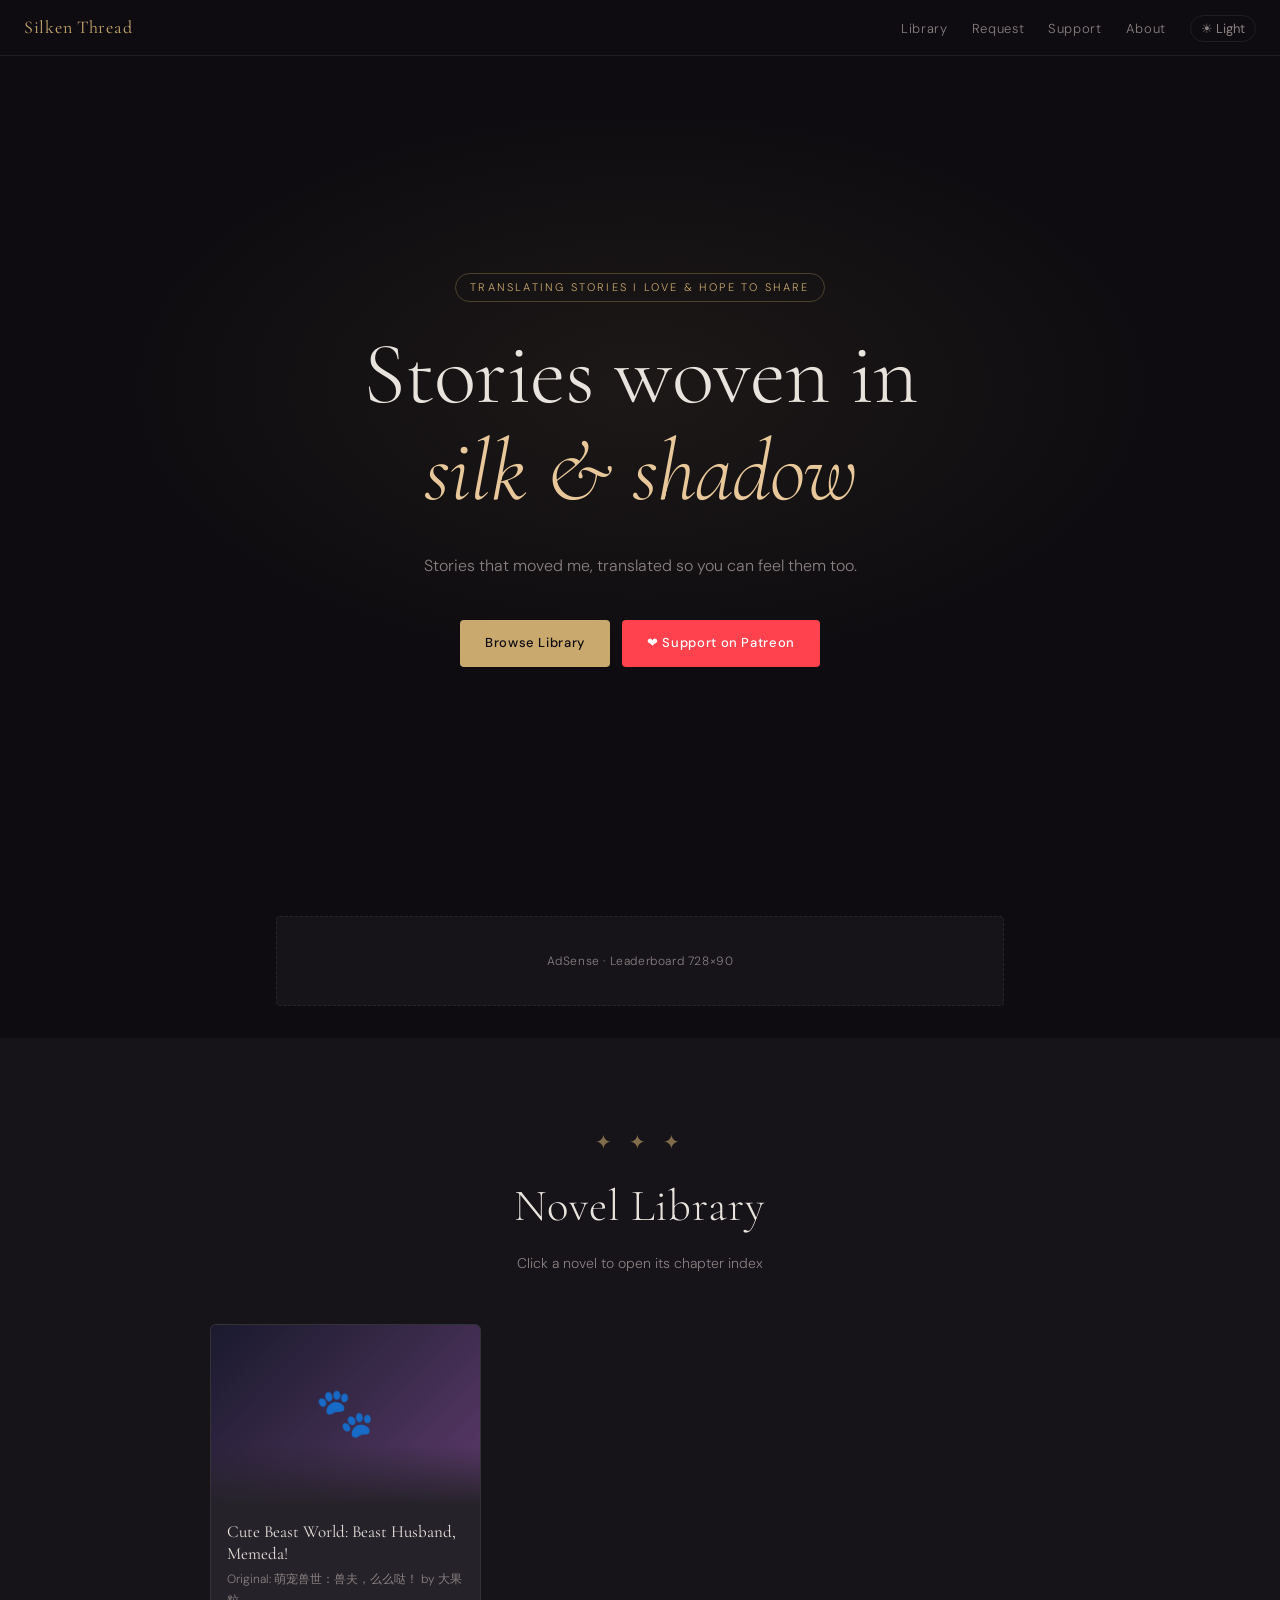
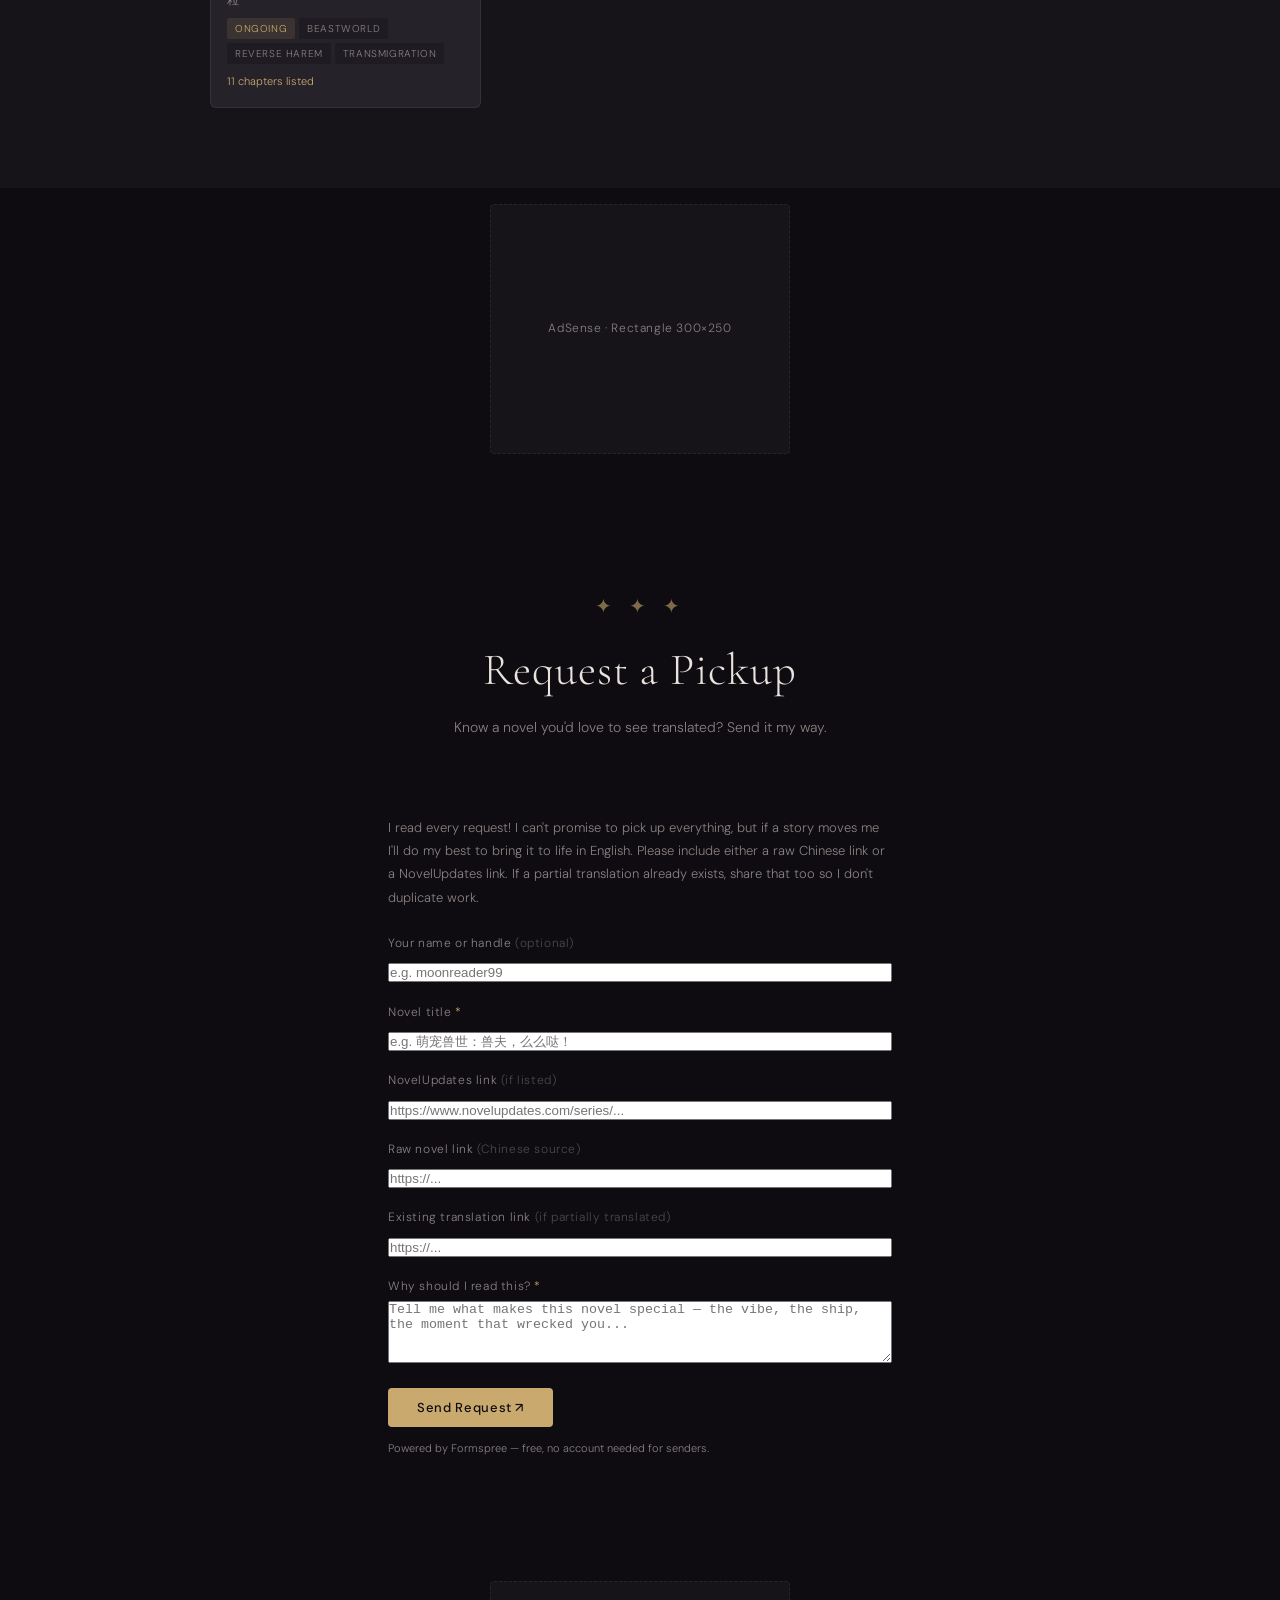
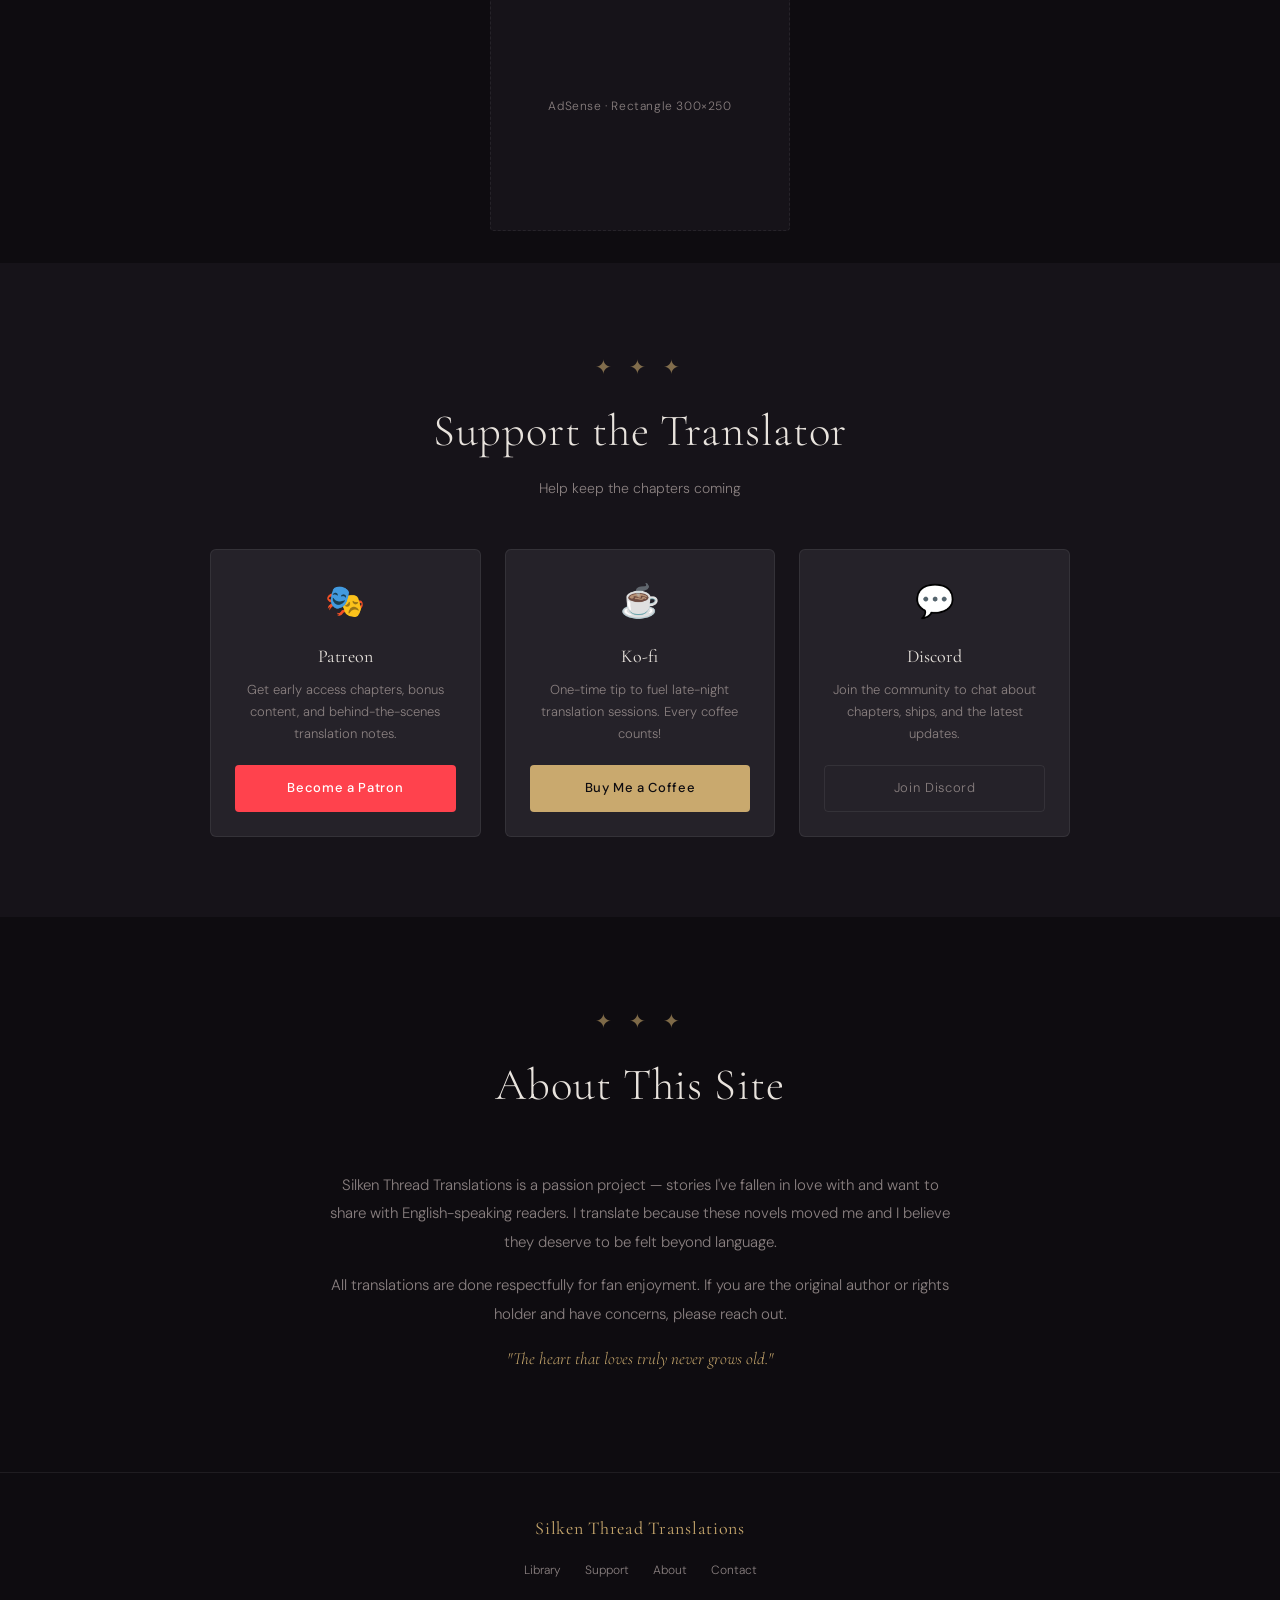
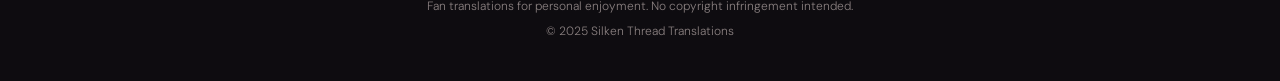
==== index.html @ 7087593b "Update index.html added new CBWHM chapters" ====
<!DOCTYPE html>
<html lang="en">
<head>
<meta charset="UTF-8">
<meta name="viewport" content="width=device-width, initial-scale=1.0">
<title>Silken Thread Translations</title>
<link rel="preconnect" href="https://fonts.googleapis.com">
<link href="https://fonts.googleapis.com/css2?family=Cormorant+Garamond:ital,wght@0,300;0,400;0,600;1,300;1,400&family=DM+Sans:wght@300;400;500&display=swap" rel="stylesheet">

<!-- ═══════════════════════════════════════════════
     ADSENSE: Replace ca-pub-XXXXXXXXXXXXXXXX with your Publisher ID
     <script async src="https://pagead2.googlesyndication.com/pagead/js/adsbygoogle.js?client=ca-pub-XXXXXXXXXXXXXXXX" crossorigin="anonymous"></script>
     ═══════════════════════════════════════════════ -->

<style>
  :root {
    --bg: #0e0c10;
    --bg2: #161319;
    --bg3: #1e1b22;
    --surface: #252229;
    --border: rgba(255,255,255,0.07);
    --accent: #c9a96e;
    --accent2: #e8c89a;
    --text: #e8e3dd;
    --muted: #8a8080;
    --danger: #c97c7c;
    --serif: 'Cormorant Garamond', Georgia, serif;
    --sans: 'DM Sans', sans-serif;
    --max: 860px;
  }

  [data-theme="light"] {
    --bg: #f9f6f1;
    --bg2: #f2ede6;
    --bg3: #ece5db;
    --surface: #ffffff;
    --border: rgba(0,0,0,0.09);
    --accent: #8a6530;
    --accent2: #a07840;
    --text: #1a1614;
    --muted: #7a7068;
  }

  *, *::before, *::after { box-sizing: border-box; margin: 0; padding: 0; }

  html { scroll-behavior: smooth; }

  body {
    background: var(--bg);
    color: var(--text);
    font-family: var(--sans);
    font-weight: 300;
    line-height: 1.7;
    transition: background 0.3s, color 0.3s;
  }

  /* ── ORNAMENT ── */
  .ornament {
    display: block;
    text-align: center;
    color: var(--accent);
    font-family: var(--serif);
    font-size: 20px;
    letter-spacing: 0.3em;
    opacity: 0.6;
    margin: 0.5rem 0;
  }

  /* ── TOP NAV ── */
  nav {
    position: sticky; top: 0; z-index: 100;
    background: var(--bg);
    border-bottom: 1px solid var(--border);
    padding: 0 1.5rem;
    display: flex; align-items: center; justify-content: space-between;
    height: 56px;
    backdrop-filter: blur(8px);
  }

  .nav-brand {
    font-family: var(--serif);
    font-size: 18px;
    font-weight: 400;
    letter-spacing: 0.04em;
    color: var(--accent);
    text-decoration: none;
  }

  .nav-links {
    display: flex; gap: 1.5rem; align-items: center;
    list-style: none;
  }

  .nav-links a {
    color: var(--muted);
    text-decoration: none;
    font-size: 13px;
    letter-spacing: 0.05em;
    transition: color 0.2s;
  }

  .nav-links a:hover { color: var(--text); }

  .theme-toggle {
    background: none; border: 1px solid var(--border);
    border-radius: 20px; padding: 4px 10px;
    color: var(--muted); cursor: pointer; font-size: 13px;
    font-family: var(--sans); transition: all 0.2s;
  }

  .theme-toggle:hover { border-color: var(--accent); color: var(--accent); }

  /* ── HERO ── */
  .hero {
    min-height: 92vh;
    display: flex; flex-direction: column;
    align-items: center; justify-content: center;
    text-align: center;
    padding: 4rem 1.5rem;
    position: relative;
    overflow: hidden;
  }

  .hero::before {
    content: '';
    position: absolute; inset: 0;
    background: radial-gradient(ellipse 60% 50% at 50% 40%, rgba(201,169,110,0.08) 0%, transparent 70%);
    pointer-events: none;
  }

  .hero-tag {
    font-size: 11px; letter-spacing: 0.2em;
    color: var(--accent); text-transform: uppercase;
    border: 1px solid rgba(201,169,110,0.3);
    padding: 4px 14px; border-radius: 20px;
    margin-bottom: 1.5rem;
    display: inline-block;
  }

  .hero h1 {
    font-family: var(--serif);
    font-size: clamp(2.8rem, 7vw, 5.5rem);
    font-weight: 300;
    line-height: 1.1;
    letter-spacing: -0.01em;
    margin-bottom: 0.5rem;
    color: var(--text);
  }

  .hero h1 em {
    font-style: italic;
    color: var(--accent2);
  }

  .hero-sub {
    font-size: clamp(14px, 2vw, 16px);
    color: var(--muted);
    max-width: 480px;
    margin: 1.5rem auto 2.5rem;
    line-height: 1.8;
  }

  .hero-cta {
    display: flex; gap: 12px; justify-content: center; flex-wrap: wrap;
  }

  .btn {
    display: inline-flex; align-items: center; gap: 6px;
    padding: 11px 24px; border-radius: 4px;
    font-size: 13px; font-family: var(--sans);
    letter-spacing: 0.05em; cursor: pointer;
    text-decoration: none; transition: all 0.2s;
    border: 1px solid transparent;
  }

  .btn-primary {
    background: var(--accent);
    color: #0e0c10;
    font-weight: 500;
  }

  .btn-primary:hover { background: var(--accent2); }

  .btn-outline {
    border-color: var(--border);
    color: var(--muted);
    background: transparent;
  }

  .btn-outline:hover { border-color: var(--accent); color: var(--accent); }

  .btn-patreon {
    background: #ff424d;
    color: #fff;
    font-weight: 500;
  }

  .btn-patreon:hover { background: #e63946; }

  /* ── AD SLOTS ── */
  .ad-slot {
    background: var(--bg2);
    border: 1px dashed var(--border);
    border-radius: 4px;
    display: flex; align-items: center; justify-content: center;
    color: var(--muted); font-size: 12px;
    letter-spacing: 0.05em;
  }

  .ad-banner { width: 100%; height: 90px; margin: 2rem 0; }
  .ad-rect { width: 300px; height: 250px; flex-shrink: 0; }
  .ad-leaderboard { width: 100%; max-width: 728px; height: 90px; margin: 2rem auto; }

  /* ── SECTIONS ── */
  section { padding: 5rem 1.5rem; }

  .section-inner { max-width: var(--max); margin: 0 auto; }

  .section-header {
    text-align: center;
    margin-bottom: 3rem;
  }

  .section-header h2 {
    font-family: var(--serif);
    font-size: clamp(1.8rem, 4vw, 2.8rem);
    font-weight: 300;
    letter-spacing: 0.02em;
    margin-bottom: 0.5rem;
  }

  .section-header p {
    color: var(--muted); font-size: 14px;
  }

  /* ── NOVEL LIBRARY ── */
  #library { background: var(--bg2); }

  .novel-grid {
    display: grid;
    grid-template-columns: repeat(auto-fill, minmax(240px, 1fr));
    gap: 1.5rem;
  }

  .novel-card {
    background: var(--surface);
    border: 1px solid var(--border);
    border-radius: 6px;
    overflow: hidden;
    cursor: pointer;
    transition: transform 0.2s, border-color 0.2s;
    text-decoration: none;
    color: inherit;
    display: block;
  }

  .novel-card:hover {
    transform: translateY(-3px);
    border-color: rgba(201,169,110,0.3);
  }

  .novel-cover {
    height: 180px;
    display: flex; align-items: center; justify-content: center;
    font-family: var(--serif);
    font-size: 2.5rem;
    position: relative;
    overflow: hidden;
  }

  .novel-cover::after {
    content: '';
    position: absolute; bottom: 0; left: 0; right: 0;
    height: 60px;
    background: linear-gradient(transparent, var(--surface));
  }

  .novel-info { padding: 1rem; }

  .novel-title {
    font-family: var(--serif);
    font-size: 17px;
    font-weight: 400;
    margin-bottom: 4px;
    line-height: 1.3;
  }

  .novel-author { font-size: 12px; color: var(--muted); margin-bottom: 8px; }

  .novel-tags { display: flex; gap: 4px; flex-wrap: wrap; }

  .tag {
    font-size: 10px; letter-spacing: 0.06em;
    padding: 2px 8px; border-radius: 2px;
    background: var(--bg3);
    color: var(--muted);
    text-transform: uppercase;
  }

  .tag-gold { background: rgba(201,169,110,0.12); color: var(--accent); }

  .chapter-count {
    font-size: 11px; color: var(--accent);
    margin-top: 8px;
  }

  /* ── CHAPTER VIEW ── */
  #chapter-view {
    display: none;
    background: var(--bg);
    min-height: 100vh;
    padding: 0;
  }

  .chapter-nav-bar {
    position: sticky; top: 56px; z-index: 90;
    background: var(--bg);
    border-bottom: 1px solid var(--border);
    padding: 0.75rem 1.5rem;
    display: flex; align-items: center; justify-content: space-between;
    gap: 1rem;
  }

  .chapter-title-bar {
    font-family: var(--serif);
    font-size: 15px;
    color: var(--muted);
    flex: 1; text-align: center;
    white-space: nowrap; overflow: hidden; text-overflow: ellipsis;
  }

  .chapter-nav-btn {
    background: none; border: 1px solid var(--border);
    color: var(--muted); cursor: pointer; border-radius: 3px;
    padding: 5px 14px; font-size: 12px; font-family: var(--sans);
    transition: all 0.2s; white-space: nowrap;
  }

  .chapter-nav-btn:hover:not(:disabled) { border-color: var(--accent); color: var(--accent); }
  .chapter-nav-btn:disabled { opacity: 0.3; cursor: default; }

  .chapter-content {
    max-width: 680px; margin: 0 auto;
    padding: 3rem 1.5rem 5rem;
  }

  .chapter-heading {
    font-family: var(--serif);
    font-size: clamp(1.6rem, 4vw, 2.2rem);
    font-weight: 300;
    text-align: center;
    margin-bottom: 0.5rem;
    line-height: 1.3;
  }

  .chapter-meta {
    text-align: center;
    font-size: 12px; color: var(--muted);
    margin-bottom: 3rem;
    letter-spacing: 0.05em;
  }

  .chapter-body {
    font-family: var(--serif);
    font-size: clamp(16px, 2.5vw, 18px);
    line-height: 1.95;
    color: var(--text);
  }

  .chapter-body p { margin-bottom: 1.4em; }

  .chapter-body p.dialogue {
    padding-left: 1.2em;
    border-left: 2px solid rgba(201,169,110,0.3);
    color: var(--accent2);
  }

  /* reading font size control */
  .font-controls {
    display: flex; gap: 6px; align-items: center;
  }

  .font-btn {
    background: none; border: 1px solid var(--border);
    color: var(--muted); width: 28px; height: 28px;
    border-radius: 3px; cursor: pointer; font-size: 14px;
    display: flex; align-items: center; justify-content: center;
    transition: all 0.15s;
  }

  .font-btn:hover { border-color: var(--accent); color: var(--accent); }

  /* TOC */
  .toc-sidebar {
    position: fixed; right: -320px; top: 0; bottom: 0;
    width: 300px; background: var(--bg2);
    border-left: 1px solid var(--border);
    z-index: 200; transition: right 0.3s;
    overflow-y: auto; padding: 1.5rem;
  }

  .toc-sidebar.open { right: 0; }

  .toc-overlay {
    display: none; position: fixed; inset: 0;
    background: rgba(0,0,0,0.5); z-index: 199;
  }

  .toc-overlay.open { display: block; }

  .toc-title {
    font-family: var(--serif);
    font-size: 18px; margin-bottom: 1rem;
    padding-bottom: 0.75rem;
    border-bottom: 1px solid var(--border);
  }

  .toc-list { list-style: none; }

  .toc-list li a {
    display: block; padding: 6px 0;
    font-size: 13px; color: var(--muted);
    text-decoration: none; border-bottom: 1px solid var(--border);
    transition: color 0.2s;
  }

  .toc-list li a:hover { color: var(--accent); }
  .toc-list li a.current { color: var(--accent); font-weight: 500; }

  /* ── SUPPORT ── */
  #support { background: var(--bg2); }

  .support-grid {
    display: grid;
    grid-template-columns: repeat(auto-fit, minmax(220px, 1fr));
    gap: 1.5rem;
  }

  .support-card {
    background: var(--surface);
    border: 1px solid var(--border);
    border-radius: 6px;
    padding: 1.5rem;
    text-align: center;
  }

  .support-icon { font-size: 2rem; margin-bottom: 0.75rem; display: block; }

  .support-card h3 {
    font-family: var(--serif);
    font-size: 18px; font-weight: 400;
    margin-bottom: 0.5rem;
  }

  .support-card p { font-size: 13px; color: var(--muted); margin-bottom: 1.25rem; }

  /* ── ABOUT ── */
  .about-inner {
    max-width: 620px; margin: 0 auto; text-align: center;
  }

  .about-inner p { color: var(--muted); font-size: 15px; line-height: 1.9; margin-bottom: 1em; }

  /* ── FOOTER ── */
  footer {
    background: var(--bg);
    border-top: 1px solid var(--border);
    padding: 2.5rem 1.5rem;
    text-align: center;
  }

  footer p { font-size: 12px; color: var(--muted); margin-top: 0.5rem; }

  .footer-links { display: flex; gap: 1.5rem; justify-content: center; margin-bottom: 1rem; }
  .footer-links a { font-size: 12px; color: var(--muted); text-decoration: none; }
  .footer-links a:hover { color: var(--accent); }

  /* ── RESPONSIVE ── */
  @media (max-width: 600px) {
    .nav-links { gap: 0.75rem; }
    .nav-links .hide-mobile { display: none; }
    .ad-rect { width: 100%; }
    .chapter-nav-bar { flex-wrap: wrap; }
  }

  /* ── ANIMATIONS ── */
  @keyframes fadeUp {
    from { opacity: 0; transform: translateY(20px); }
    to   { opacity: 1; transform: translateY(0); }
  }

  .fade-up {
    opacity: 0;
    animation: fadeUp 0.7s ease forwards;
  }

  .fade-up:nth-child(2) { animation-delay: 0.1s; }
  .fade-up:nth-child(3) { animation-delay: 0.2s; }
  .fade-up:nth-child(4) { animation-delay: 0.3s; }
  /* ── TOC CHAPTER LIST ── */
  .toc-ch-link {
    display: flex; align-items: center; gap: 12px;
    padding: 12px 8px;
    border-bottom: 0.5px solid var(--border);
    text-decoration: none; color: var(--text);
    transition: background 0.15s;
    border-radius: 4px;
  }
  .toc-ch-link:hover { background: var(--bg2); }
  .toc-ch-num {
    font-size: 12px; color: var(--muted);
    min-width: 28px; text-align: right; flex-shrink: 0;
  }
  .toc-ch-title { flex: 1; font-size: 14px; line-height: 1.4; }
  .toc-badge {
    font-size: 10px; letter-spacing: 0.05em;
    padding: 2px 7px; border-radius: 20px; flex-shrink: 0;
  }
  .toc-badge-ext { background: rgba(201,169,110,0.12); color: var(--accent); }
  .toc-badge-own { background: rgba(100,180,120,0.15); color: #7bbf8a; }
</style>
</head>
<body>

<!-- TOC sidebar -->


<!-- NAV -->
<nav>
  <a class="nav-brand" href="#" onclick="showHome()">Silken Thread</a>
  <ul class="nav-links">
    <li class="hide-mobile"><a href="#library" onclick="showHome()">Library</a></li>
    <li class="hide-mobile"><a href="#request" onclick="showHome()">Request</a></li>
    <li class="hide-mobile"><a href="#support" onclick="showHome()">Support</a></li>
    <li class="hide-mobile"><a href="#about" onclick="showHome()">About</a></li>
    <li><button class="theme-toggle" onclick="toggleTheme()" id="themeBtn">☀ Light</button></li>
  </ul>
</nav>

<!-- ══════════════════════ HOME ══════════════════════ -->
<div id="home-view">

  <!-- HERO -->
  <section class="hero">
    <div class="hero-tag">Translating stories I love & hope to share</div>
    <h1 class="fade-up">Stories woven in<br><em>silk & shadow</em></h1>
    <p class="hero-sub fade-up">Stories that moved me, translated so you can feel them too.</p>
    <div class="hero-cta fade-up">
      <a href="#library" class="btn btn-primary">Browse Library</a>
      <a href="#support" class="btn btn-patreon">❤ Support on Patreon</a>
    </div>
  </section>

  <!-- AD: Leaderboard below hero (prime AdSense placement) -->
  <div style="max-width:var(--max); margin:0 auto; padding:0 1.5rem;">
    <div class="ad-slot ad-leaderboard">
      <!-- AdSense leaderboard 728×90
      <ins class="adsbygoogle" style="display:inline-block;width:728px;height:90px"
           data-ad-client="ca-pub-XXXXXXXXXXXXXXXX"
           data-ad-slot="XXXXXXXXXX"></ins>
      <script>(adsbygoogle = window.adsbygoogle || []).push({});</script>
      -->
      AdSense · Leaderboard 728×90
    </div>
  </div>

  <!-- LIBRARY -->
  <section id="library">
    <div class="section-inner">
      <div class="section-header">
        <span class="ornament">✦ ✦ ✦</span>
        <h2>Novel Library</h2>
        <p>Click a novel to open its chapter index</p>
      </div>
      <div class="novel-grid" id="novelGrid"></div>
    </div>
  </section>

  <!-- AD: Rectangle after library -->
  <div style="display:flex; justify-content:center; padding: 1rem 1.5rem 3rem;">
    <div class="ad-slot ad-rect">
      <!-- AdSense rectangle 300×250
      <ins class="adsbygoogle" style="display:inline-block;width:300px;height:250px"
           data-ad-client="ca-pub-XXXXXXXXXXXXXXXX"
           data-ad-slot="XXXXXXXXXX"></ins>
      <script>(adsbygoogle = window.adsbygoogle || []).push({});</script>
      -->
      AdSense · Rectangle 300×250
    </div>
  </div>

  <!-- PICKUP REQUEST FORM -->
  <section id="request">
    <div class="section-inner">
      <div class="section-header">
        <span class="ornament">✦ ✦ ✦</span>
        <h2>Request a Pickup</h2>
        <p>Know a novel you'd love to see translated? Send it my way.</p>
      </div>
      <div style="max-width:560px; margin:0 auto;">
        <div class="card" style="padding:1.75rem;">
          <p style="font-size:13px; color:var(--muted); margin-bottom:1.5rem; line-height:1.8;">
            I read every request! I can't promise to pick up everything, but if a story moves me I'll do my best to bring it to life in English. Please include either a raw Chinese link or a NovelUpdates link. If a partial translation already exists, share that too so I don't duplicate work.
          </p>
          <form action="https://formspree.io/f/YOUR_FORM_ID" method="POST" style="display:flex; flex-direction:column; gap:1rem;">
            <div>
              <label style="font-size:12px; color:var(--muted); letter-spacing:0.05em; display:block; margin-bottom:5px;">Your name or handle <span style="opacity:0.5;">(optional)</span></label>
              <input type="text" name="name" placeholder="e.g. moonreader99" style="width:100%;">
            </div>
            <div>
              <label style="font-size:12px; color:var(--muted); letter-spacing:0.05em; display:block; margin-bottom:5px;">Novel title <span style="color:var(--accent);">*</span></label>
              <input type="text" name="novel_title" placeholder="e.g. 萌宠兽世：兽夫，么么哒！" required style="width:100%;">
            </div>
            <div>
              <label style="font-size:12px; color:var(--muted); letter-spacing:0.05em; display:block; margin-bottom:5px;">NovelUpdates link <span style="opacity:0.5;">(if listed)</span></label>
              <input type="url" name="novelupdates_link" placeholder="https://www.novelupdates.com/series/..." style="width:100%;">
            </div>
            <div>
              <label style="font-size:12px; color:var(--muted); letter-spacing:0.05em; display:block; margin-bottom:5px;">Raw novel link <span style="opacity:0.5;">(Chinese source)</span></label>
              <input type="url" name="raw_link" placeholder="https://..." style="width:100%;">
            </div>
            <div>
              <label style="font-size:12px; color:var(--muted); letter-spacing:0.05em; display:block; margin-bottom:5px;">Existing translation link <span style="opacity:0.5;">(if partially translated)</span></label>
              <input type="url" name="existing_tl" placeholder="https://..." style="width:100%;">
            </div>
            <div>
              <label style="font-size:12px; color:var(--muted); letter-spacing:0.05em; display:block; margin-bottom:5px;">Why should I read this? <span style="color:var(--accent);">*</span></label>
              <textarea name="pitch" rows="4" placeholder="Tell me what makes this novel special — the vibe, the ship, the moment that wrecked you..." required style="width:100%;"></textarea>
            </div>
            <button type="submit" class="btn btn-primary" style="align-self:flex-start; padding:10px 28px;">Send Request ↗</button>
            <p style="font-size:11px; color:var(--muted); margin-top:-4px;">Powered by Formspree — free, no account needed for senders.</p>
          </form>
        </div>
      </div>
    </div>
  </section>

  <!-- AD: Rectangle after request form -->
  <div style="display:flex; justify-content:center; padding:1rem 1.5rem 2rem;">
    <div class="ad-slot ad-rect">
      <!-- AdSense rectangle 300×250
      <ins class="adsbygoogle" style="display:inline-block;width:300px;height:250px"
           data-ad-client="ca-pub-XXXXXXXXXXXXXXXX"
           data-ad-slot="XXXXXXXXXX"></ins>
      <script>(adsbygoogle = window.adsbygoogle || []).push({});</script>
      -->
      AdSense · Rectangle 300×250
    </div>
  </div>

  <!-- SUPPORT -->
  <section id="support">
    <div class="section-inner">
      <div class="section-header">
        <span class="ornament">✦ ✦ ✦</span>
        <h2>Support the Translator</h2>
        <p>Help keep the chapters coming</p>
      </div>
      <div class="support-grid">
        <div class="support-card">
          <span class="support-icon">🎭</span>
          <h3>Patreon</h3>
          <p>Get early access chapters, bonus content, and behind-the-scenes translation notes.</p>
          <a href="https://patreon.com/YOURPAGE" target="_blank" class="btn btn-patreon" style="width:100%; justify-content:center;">Become a Patron</a>
        </div>
        <div class="support-card">
          <span class="support-icon">☕</span>
          <h3>Ko-fi</h3>
          <p>One-time tip to fuel late-night translation sessions. Every coffee counts!</p>
          <a href="https://ko-fi.com/YOURPAGE" target="_blank" class="btn btn-primary" style="width:100%; justify-content:center;">Buy Me a Coffee</a>
        </div>
        <div class="support-card">
          <span class="support-icon">💬</span>
          <h3>Discord</h3>
          <p>Join the community to chat about chapters, ships, and the latest updates.</p>
          <a href="https://discord.gg/INVITE" target="_blank" class="btn btn-outline" style="width:100%; justify-content:center;">Join Discord</a>
        </div>
      </div>
    </div>
  </section>

  <!-- ABOUT -->
  <section id="about">
    <div class="section-inner">
      <div class="section-header">
        <span class="ornament">✦ ✦ ✦</span>
        <h2>About This Site</h2>
      </div>
      <div class="about-inner">
        <p>Silken Thread Translations is a passion project — stories I've fallen in love with and want to share with English-speaking readers. I translate because these novels moved me and I believe they deserve to be felt beyond language.</p>
        <p>All translations are done respectfully for fan enjoyment. If you are the original author or rights holder and have concerns, please reach out.</p>
        <p style="font-family: var(--serif); font-size:17px; color:var(--accent); font-style:italic;">"The heart that loves truly never grows old."</p>
      </div>
    </div>
  </section>

  <!-- FOOTER -->
  <footer>
    <div class="nav-brand" style="display:inline-block; margin-bottom:1rem;">Silken Thread Translations</div>
    <div class="footer-links">
      <a href="#library">Library</a>
      <a href="#support">Support</a>
      <a href="#about">About</a>
      <a href="mailto:you@email.com">Contact</a>
    </div>
    <p>Fan translations for personal enjoyment. No copyright infringement intended.</p>
    <p style="margin-top:0.25rem;">© 2025 Silken Thread Translations</p>
  </footer>

</div><!-- /home-view -->


<!-- ══════════════════════ TOC VIEW ══════════════════════ -->
<div id="toc-view" style="display:none; min-height:100vh;">

  <div style="max-width:720px; margin:0 auto; padding:3rem 1.5rem 5rem;">
    <button onclick="showHome()" style="background:none; border:none; color:var(--muted); cursor:pointer; font-size:13px; font-family:var(--sans); padding:0; margin-bottom:2rem; display:flex; align-items:center; gap:6px;">← Back to Library</button>

    <div style="display:flex; gap:1.5rem; align-items:flex-start; margin-bottom:2.5rem; flex-wrap:wrap;">
      <div id="tocCover" style="width:90px; height:130px; border-radius:6px; display:flex; align-items:center; justify-content:center; font-size:2.8rem; flex-shrink:0; background:linear-gradient(135deg,#1a1a2e,#3a2a4a,#5c3a6b);">🐾</div>
      <div style="flex:1; min-width:200px;">
        <h1 id="tocNovelTitle" style="font-family:var(--serif); font-size:clamp(1.4rem,4vw,2rem); font-weight:300; line-height:1.2; margin-bottom:0.4rem;"></h1>
        <p id="tocNovelAuthor" style="font-size:13px; color:var(--muted); margin-bottom:0.75rem;"></p>
        <p id="tocNovelDesc" style="font-size:14px; color:var(--muted); line-height:1.7; margin-bottom:1rem;"></p>
      </div>
    </div>

    <div style="border-top:1px solid var(--border); padding-top:1.5rem;">
      <p style="font-size:12px; color:var(--muted); letter-spacing:0.08em; text-transform:uppercase; margin-bottom:1rem;">Chapters</p>
      <ul id="tocChapterList" style="list-style:none;"></ul>
    </div>
  </div>

</div><!-- /toc-view -->


<!-- ══════════════════════ CHAPTER VIEW ══════════════════════ -->
<div id="chapter-view">

  <div class="chapter-nav-bar">
    <div style="display:flex; gap:6px; align-items:center;">
      <button class="chapter-nav-btn" onclick="showHome()">← Library</button>
      <button class="chapter-nav-btn" onclick="openNovel(currentNovel.id)">☰ TOC</button>
    </div>
    <div class="chapter-title-bar" id="chapterTitleBar">Chapter 1</div>
    <div style="display:flex; gap:6px; align-items:center;">
      <div class="font-controls">
        <button class="font-btn" onclick="changeFontSize(-1)">A-</button>
        <button class="font-btn" onclick="changeFontSize(1)">A+</button>
      </div>
      <button class="chapter-nav-btn" id="prevBtn" onclick="prevChapter()">‹ Prev</button>
      <button class="chapter-nav-btn" id="nextBtn" onclick="nextChapter()">Next ›</button>
    </div>
  </div>

  <!-- AD: Banner at top of chapter -->
  <div style="max-width:var(--max); margin:1rem auto; padding:0 1.5rem;">
    <div class="ad-slot ad-banner">
      <!-- AdSense horizontal 728×90
      <ins class="adsbygoogle" style="display:block"
           data-ad-client="ca-pub-XXXXXXXXXXXXXXXX"
           data-ad-slot="XXXXXXXXXX"
           data-ad-format="auto"
           data-full-width-responsive="true"></ins>
      <script>(adsbygoogle = window.adsbygoogle || []).push({});</script>
      -->
      AdSense · Top of Chapter
    </div>
  </div>

  <div class="chapter-content">
    <h1 class="chapter-heading" id="chapterHeading">Chapter 1</h1>
    <div class="chapter-meta" id="chapterMeta"></div>
    <div class="chapter-body" id="chapterBody"></div>

    <!-- AD: Mid-chapter (high engagement placement) -->
    <div class="ad-slot ad-leaderboard" style="margin:3rem auto;">
      <!-- AdSense mid-chapter
      <ins class="adsbygoogle" style="display:block"
           data-ad-client="ca-pub-XXXXXXXXXXXXXXXX"
           data-ad-slot="XXXXXXXXXX"
           data-ad-format="auto"
           data-full-width-responsive="true"></ins>
      <script>(adsbygoogle = window.adsbygoogle || []).push({});</script>
      -->
      AdSense · Mid-Chapter
    </div>

    <div id="chapterBodyEnd"></div>
  </div>

  <!-- AD: End of chapter (reader decision point = high click potential) -->
  <div style="max-width:var(--max); margin:0 auto; padding:0 1.5rem 2rem; display:flex; justify-content:center;">
    <div class="ad-slot ad-rect">
      <!-- AdSense end of chapter
      <ins class="adsbygoogle" style="display:block;width:300px;height:250px"
           data-ad-client="ca-pub-XXXXXXXXXXXXXXXX"
           data-ad-slot="XXXXXXXXXX"></ins>
      <script>(adsbygoogle = window.adsbygoogle || []).push({});</script>
      -->
      AdSense · End of Chapter 300×250
    </div>
  </div>

  <!-- Chapter nav at bottom -->
  <div style="display:flex; justify-content:space-between; max-width:var(--max); margin:0 auto; padding:1rem 1.5rem 4rem;">
    <button class="btn btn-outline" id="prevBtnBottom" onclick="prevChapter()">‹ Previous Chapter</button>
    <button class="btn btn-outline" id="nextBtnBottom" onclick="nextChapter()">Next Chapter ›</button>
  </div>

</div><!-- /chapter-view -->


<script>
// ═══════════════════════════════════════════════
//  NOVEL DATA
//  Each chapter needs a title and a url.
//  - url: external link (Foxaholic etc.) OR null if you've added your own translation (use body instead)
//  - body: your translated HTML text (only needed when url is null)
//  To replace a chapter with your own translation:
//    Change url to null and add body: `<p>Your text here.</p>`
// ═══════════════════════════════════════════════
const NOVELS = [
  {
    id: 'cute-beast-world',
    title: 'Cute Beast World: Beast Husband, Memeda!',
    author: 'Original: 萌宠兽世：兽夫，么么哒！ by 大果粒',
    cover: { emoji: '🐾', bg: 'linear-gradient(135deg,#1a1a2e,#3a2a4a,#5c3a6b)' },
    tags: ['ongoing', 'beastworld', 'reverse harem', 'transmigration'],
    description: 'A modern girl transmigrates into a beast world full of handsome beastmen — and somehow ends up with more husbands than she bargained for.',
    chapters: [
      { title: 'Chapter 1 — So Embarrassing!',   url: 'https://www.foxaholic.com/novel/cute-beast-world-beast-husband-memeda/chapter-1/' },
      { title: 'Chapter 2',                        url: 'https://www.foxaholic.com/novel/cute-beast-world-beast-husband-memeda/chapter-2/' },
      { title: 'Chapter 3',                        url: 'https://www.foxaholic.com/novel/cute-beast-world-beast-husband-memeda/chapter-3/' },
      { title: 'Chapter 4 — Pervert',             url: 'https://www.foxaholic.com/novel/cute-beast-world-beast-husband-memeda/chapter-4/' },
      { title: 'Chapter 5 — Family',              url: 'https://www.foxaholic.com/novel/cute-beast-world-beast-husband-memeda/chapter-5/' },
      { title: 'Chapter 6',                        url: 'https://www.foxaholic.com/novel/cute-beast-world-beast-husband-memeda/chapter-6/' },
      { title: 'Chapter 7',  url: null, body: `<p>Lang Zhu smelled the scent of blood and saw Lin HuanHuan's pale face. "Quickly put her on the bed," he immediately said to Bai Di.</p>
            <p>Bai Di placed Lin HuanHuan gently on the bed.</p>
            <p class="dialogue">"Where is the wound?" Lang Zhu asked.</p>
            <p>Just as Bai Di moved to pull aside the animal skins wrapped around Lin HuanHuan, she gripped them tightly and shrank away from his hand.</p>
            <p class="dialogue">"I really didn't get hurt!" Lin HuanHuan said, her face flushed red.</p>
            <p class="dialogue">"You're shedding a lot of blood," Bai Di coaxed gently. "If you don't stop the bleeding in time, you could die. Please just let the witch doctor take a look — alright?"</p>
            <p>How could she show such a place to another person? Not even a glance!</p>
            <p>Lin HuanHuan didn't know how to make Bai Di believe her, so she could only pin her hopes on the old witch doctor instead.</p>
            <p class="dialogue">"My physique is like this," she explained, her face burning. "I bleed for a few days every month, but it doesn't affect my health at all. After a few days it stops on its own."</p>
            <p>In her twenty years of life, this was the very first time she'd ever had to explain the characteristics of her aunt (T/N: a common Chinese euphemism for one's period) to another person.</p>
            <p>And to two men, of all people?!</p>
            <p>She could feel the shame radiating out of every pore as she was forced to go into more and more detail.</p>
            <p class="dialogue">"Is that so," Lang Zhu said, looking genuinely fascinated. "What a remarkable thing. Is every female in your clan like this, or is it just you?"</p>
            <p class="dialogue">"Everyone is like this."</p>
            <p class="dialogue">"May I ask — what race are you?"</p>
            <p>Lin HuanHuan was quiet for a long moment before squeezing out her answer.</p>
            <p class="dialogue">"I'm a human being."</p>
            <p>Things had already come this far. She really had no idea how to talk her way around it, so she might as well just tell the truth.</p>
            <p class="dialogue">"A human being? I've heard of apes before, but never humans."</p>
            <p class="dialogue">"Technically speaking," Lin HuanHuan said after a moment's thought, "humans and apes share the same ancestors, so we can more or less be counted as the same race."</p>
            <p>Everyone was a primate. Close enough — they could just consider her a distant relative.</p>
            <p>Lang Zhu didn't press further. He reached into his bag, pulled out a pouch of small red fruits, and placed it in Lin HuanHuan's hands.</p>
            <p class="dialogue">"These are red berries. They nourish the blood. There's no set dosage — eat them whenever you feel weak from the blood loss."</p>
            <p class="dialogue">"Thank you," Lin HuanHuan said with a bright smile.</p>
            <p>Even bundled up tightly in animal skins, her face was fully exposed. Her fair skin, the pair of dimples at the corners of her mouth, and her clear, watery eyes made her look like something out of a painting.</p>
            <p>A flicker of surprise crossed Lang Zhu's face.</p>
            <p>Such a beautiful little female was truly rare. And rarer still — her personality seemed just as lovely, without a trace of the arrogance that females so often carried.</p>
            <p>A bold idea suddenly took shape in Lang Zhu's mind.</p>
            <p>Why not introduce Shuangyun to her?</p>
            <p>The more he thought about it, the more he liked it. Keeping his expression carefully neutral, he turned back to Lin HuanHuan.</p>
            <p class="dialogue">"Even though you say you aren't injured, it's best to be safe. I'd like you to stay here until tomorrow morning so I can check on you again."</p>
            <p>Lin HuanHuan glanced at Bai Di, uncertain. <span class="dialogue">"What do you think?"</span></p>
            <p>Bai Di had no desire to linger in the wolf tribe — but this was about Lin HuanHuan's health, and that came before everything else.</p>
            <p>He reached out and gently cupped her face. <span class="dialogue">"Let's do as the witch doctor says. Don't worry — I'll be right here with you."</span></p>
            <p>Lin HuanHuan popped a red berry into her mouth.</p>
            <p>Sweet and a little sour. Delicious!</p>
            <p>She held one out toward Bai Di's lips. <span class="dialogue">"You eat one too."</span></p>
            <p class="dialogue">"These are for you," Bai Di said, shaking his head. "You need them to replenish your blood."</p>
            <p class="dialogue">"I'm not the one who's injured. <em>You</em> are."</p>
            <p>Lin HuanHuan pointed to the wound on Bai Di's arm and gave him a very serious look. <span class="dialogue">"You're the one who needs replenishing the most."</span></p>
            <p>Bai Di had no argument for that. He relented and took a small bite — but firmly refused to eat any more.</p>
            <p>Watching the easy affection between the two of them, Lang Zhu felt his conviction grow even stronger. A female this sweet was one in a million. If Shuangyun let her slip by, he'd regret it for the rest of his life.</p>
            <p>In order to deal with the blood problem, Lin HuanHuan tried her hand at making herself a pair of underwear. Unfortunately, her sewing skills were so dismal that the finished product was completely unwearable.</p>
            <p>In the end, Bai Di couldn't stand watching the struggle any longer and made her a pair himself.</p>
            <p>The animal-skin underwear fit snugly around her hips, giving her figure soft, rounded curves.</p>
            <p>Bai Di reached out and gave them an approving pat. <span class="dialogue">"It really suits you."</span></p>
            <p>Lin HuanHuan yanked her leather skirt down over them, face burning.</p>
            <p>There were no sanitary napkins to be found anywhere, so she made do with a soft, absorbent leaf tucked inside. It wasn't exactly comfortable — but it would have to do.</p>
            <p>…</p>
            <p>When Shuangyun woke early the next morning, he found his mother tangled up with several males.</p>
            <p>The ragged gasps and vulgar sounds made his stomach turn.</p>
            <p>He didn't want to accept that the woman with the wrinkled face deliberately contorting herself into what she imagined was an alluring pose was his biological mother.</p>
            <p>Every time he thought about the fact that he had come from her body, he wanted to claw every inch of skin off his own.</p>
            <p>He turned and left without hesitation.</p>
            <p>He didn't slow down until those sounds had faded far behind him. Even then, his mood remained foul.</p>
            <p>Shuangyun wandered through the tribe with no real direction in mind.</p>
            <p>When he finally came back to himself, he found he had already arrived at the old witch doctor's stone dwelling.</p>
            <p>In the entire tribe, this was the one place that was always quiet.</p>
            <p>Shuangyun pushed the door open, intending to sit inside for a while.</p>
            <p>He hadn't taken two steps in when he spotted a young female wrapped in animal skins crouched on the floor, searching for something.</p>
            <p>Shuangyun's expression darkened immediately. He strode forward, grabbed the female by the wrist, and hauled her upright.</p>
            <p class="dialogue">"You dare come and steal from the old witch doctor's house? You've got some nerve!"</p>
            <p>Lin HuanHuan startled badly at being wrenched off the ground without warning.</p>
            <p>She stared at him in bewilderment. <span class="dialogue">"My red berries rolled into the bushes. I was just trying to find them. I wasn't stealing anything."</span></p>
            <p>The man in front of her was strikingly handsome, with short, fluffy silver hair. His deep-set brows had sharpened into a severe line with his anger.</p>
            <p>Shuangyun didn't believe a word of it.</p>
            <p class="dialogue">"Don't lie to me. You're a thief. Females like you — thinking that just because you can bear children you can do whatever you want. It's disgusting!"</p>
            <p>Even the most docile animal had its limits. Lin HuanHuan had officially reached hers.</p>
            <p>She glared at him, eyes blazing. <span class="dialogue">"I am <em>not</em> a thief! Let me go, or I'll scream!"</span></p>
            <p class="dialogue">"Then scream!" Shuangyun sneered. "Yes, one shout from a female and every male in the area will come running — but that doesn't mean you can do whatever you like! As chief of the wolf tribe, I will not allow anyone to steal within these walls. Female or not."</p>
            <p>Lin HuanHuan's face had gone red with fury. Bai Di had been in such a rush the night before that he'd gone back to the cave to retrieve her cloth bag that was left behind. At the rate things were going, he probably wouldn't be back for a while. She was on her own.</p>
            <p>Lin HuanHuan's eyes darted to something just behind Shuangyun. <span class="dialogue">"Witch doctor — are you alright?!"</span></p>
            <p>Shuangyun spun around to look at the door.</p>
            <p>In that instant, Lin HuanHuan shot upward and drove her knee straight into his chin!</p>
            <p>Shuangyun was knocked back a step. He steadied himself, clutched his jaw, and fixed her with a furious glare.</p>
            <p class="dialogue">"You — you hit me?! Despicable female!"</p>` },
      { title: 'Chapter 8',  url: null, body: `<p>Lin HuanHuan ran.</p>
            <p>Unfortunately, she was nowhere near fast enough to outpace Shuangyun.</p>
            <p>She'd barely taken two steps when he caught her by the hair from behind.</p>
            <p class="dialogue">"Where do you think you're going?!"</p>
            <p>Lin HuanHuan's hair was soft and silky — holding it was like clutching a bundle of seaweed. Shuangyun paused, momentarily thrown.</p>
            <p>Every female he'd encountered had always been terribly lazy. They rarely washed, and their hair was perpetually tangled and grimy, like a pile of dry straw.</p>
            <p>But this female's hair was clean. Genuinely clean.</p>
            <p>And not just her hair — her skin was fair and completely clear of grime.</p>
            <p>Shuangyun's grip reflexively loosened a little, though his voice stayed firm. <span class="dialogue">"Since this is your first offence, I'll give you a chance to make it right. Admit what you did and apologize to the witch doctor, and I'll let you go."</span></p>
            <p>Lin HuanHuan's scalp was aching, but she refused to budge.</p>
            <p>She hadn't stolen anything. So why should she apologize?!</p>
            <p class="dialogue">"You hateful person! Let me go!"</p>
            <p>Shuangyun felt his temper flare again at her continued defiance. <span class="dialogue">"Say that again — I dare you. See if I don't hit you!"</span></p>
            <p class="dialogue">"You absolute brute!" Lin HuanHuan glared at him. "If you're going to hit me, then just beat me to death and get it over with!"</p>
            <p>Shuangyun raised his fist — and found he couldn't bring it down on her face.</p>
            <p>But letting her go of his own accord was equally out of the question. He wasn't about to give in like that.</p>
            <p>His mind went around in circles, and still he couldn't find it in himself to actually do anything. In the end, he could only force the words out stiffly.</p>
            <p class="dialogue">"Just admit it. Then I'll let you go."</p>
            <p class="dialogue">"I have nothing to admit!" Lin HuanHuan stared back at him, unyielding. "You could kill me and I still wouldn't admit it!"</p>
            <p>…</p>
            <p>While the two were locked in their standoff, Lang Zhu finally returned.</p>
            <p>He'd gone to Shuangyun's cave first, hoping to introduce him to the little female — but Shuangyun hadn't been home. Lang Zhu had turned back empty-handed.</p>
            <p>What he walked in on was the last thing he expected.</p>
            <p>Shuangyun had one hand twisted in Lin HuanHuan's hair and his other fist raised in the air, his face dark with fury — looking for all the world as though he was about to strike her.</p>
            <p>Lang Zhu nearly dropped to his knees in fright.</p>
            <p>He rushed forward and shoved them apart.</p>
            <p class="dialogue">"What in the world is wrong with you?!" he snapped at Shuangyun, his face etched with distress. "How could you be so cruel to a girl like this? Is your heart made of stone?!"</p>
            <p class="dialogue">"She was stealing from your house," Shuangyun said, frowning. "I was teaching her a lesson on your behalf."</p>
            <p class="dialogue">"Stealing?! There's nothing worth stealing in this old wreck of a house!"</p>
            <p>Lang Zhu was so furious his beard practically bristled. <span class="dialogue">"This girl is injured. I asked her to stay here and rest. And you — you come in here and start beating people at random! Are you trying to be the death of me?!"</span></p>
            <p>Shuangyun went still.</p>
            <p class="dialogue">"She… she's not a thief? I thought she was here to steal something, I didn't realize—"</p>
            <p class="dialogue">"Out! Get out of my sight!" Lang Zhu brandished his cane at him and drove him toward the door. "Don't come back until I've cooled down. Looking at you right now makes my blood boil!"</p>
            <p>Shuangyun stood at the door and watched it slam in his face. He slowly raised one hand and touched his nose.</p>
            <p>A shadow passed over his expression.</p>
            <p>He lingered outside for a while. When it became clear that Lang Zhu had no intention of opening the door again, he finally turned and walked away.</p>
            <p>…</p>
            <p class="dialogue">"You might not know much about Shuangyun," Lang Zhu said to Lin HuanHuan. "That boy has a bad temper — a bit more hotheaded than your average beastman — but he's not a bad person at heart. He's extraordinarily strong, and already the youngest chief in the history of the wolf clan."</p>
            <p>Lin HuanHuan was tying her hair back with a sturdy-looking blade of grass.</p>
            <p>She shook her head lightly, and the little ponytail swayed.</p>
            <p class="dialogue">"It's fine. I'm not angry anymore. I won't be seeing him again anyway."</p>
            <p>Lang Zhu gave a small cough. <span class="dialogue">"Shuangyun was in the wrong this time. I'll have him come and apologize. And if that's not enough, you're welcome to hit him — don't hold back. A good beating never hurt anyone!"</span></p>
            <p>Lin HuanHuan was speechless.</p>
            <p>She really wasn't angry anymore.</p>
            <p>She didn't want to hit anyone. She just wanted to wait for Bai Di to come back so they could leave together.</p>
            <p>But why wasn't Bai Di back yet?</p>
            <p>Lin HuanHuan stared at the door.</p>
            <p>Lang Zhu kept putting in a good word for Shuangyun, doing his best to nudge the two young people together. But Lin HuanHuan remained completely unmoved — she truly didn't seem to have any interest in Shuangyun whatsoever.</p>
            <p>Lang Zhu cursed the boy silently. That wretched little brat, raising his hand against a female. Now he'd gone and scared off his best chance at a mate. What was going to become of him? Was he just going to stay alone until he shrivelled up and died?!</p>
            <p>…</p>
            <p>Bai Di finally came back.</p>
            <p>Lin HuanHuan leapt off the bed, flung herself into his arms, and beamed up at him. <span class="dialogue">"You're finally back!"</span></p>
            <p>Bai Di set her gently back onto the bed and held out her cloth bag. <span class="dialogue">"I brought your things."</span></p>
            <p class="dialogue">"What took you so long?" she asked, taking the bag.</p>
            <p class="dialogue">"I stopped to wash the hide I tanned yesterday." He unfolded it and laid it in front of her. "I know you like collecting animal skins, so I brought it back for you."</p>
            <p>Lin HuanHuan shifted a little uncomfortably. <span class="dialogue">"I don't really have a hobby of collecting animal skins. You don't need to gather more for me in the future."</span></p>
            <p>Bai Di smiled and didn't ask why she'd wanted animal skins yesterday but not today.</p>
            <p class="dialogue">"If you don't want it anymore, we'll leave it."</p>
            <p>He tossed the hide aside. Then, like a magician producing a trick, he brought a small bouquet of flowers out from behind his back.</p>
            <p>Tiny red blooms, still jewelled with morning dew, carrying a faint, sweet fragrance.</p>
            <p class="dialogue">"Are these for me?" Lin HuanHuan's face lit up. "They're beautiful!"</p>
            <p>Bai Di placed them in her hands. <span class="dialogue">"As long as you like them."</span></p>
            <p class="dialogue">"Thank you!"</p>
            <p class="dialogue">"I've told you before," Bai Di said with gentle exasperation, "we're family. No need to thank me."</p>
            <p>Lin HuanHuan stuck her tongue out at him, grinning cheekily.</p>
            <p>…</p>
            <p>Shuangyun stood at the door and watched the scene through the crack.</p>
            <p>The little female was smiling, cradling the flowers in her hands.</p>
            <p>He'd thought she was a wild cat — beautiful, yes, but always with her teeth bared and claws out.</p>
            <p>But now that he knew he'd been wrong about her, he could see she only showed her claws to people who had wronged her. For the people she cared for, she was gentle and soft — sweet enough to make your chest ache.</p>
            <p>Something sour twisted in Shuangyun's heart.</p>
            <p>If he'd known she wasn't a thief, he never would have handled her so roughly.</p>
            <p>She must hate him now.</p>
            <p>Shuangyun looked down at the small animal-skin pouch in his hand. It was full of plump red berries, every one of them washed carefully clean. He'd picked them himself, meaning to give them to her as an apology.</p>
            <p>But now, pierced through the heart by her smile, he didn't dare show his face in front of her again.</p>
            <p>Shuangyun quietly set the pouch down on the doorstep, gave the door a light knock, and slipped away.</p>
            <p>When Bai Di opened the door, there was no one there — only the small animal-skin pouch sitting on the ground.</p>
            <p>He picked it up and looked inside at the red berries, puzzled.</p>
            <p class="dialogue">"Who sent this?"</p>` },
      { title: 'Chapter 9',  url: null, body: `<p class="dialogue">"Who was it?" Lin HuanHuan asked curiously.</p>
            <p class="dialogue">"I don't know — when I opened the door, the person was already gone." Bai Di set the pouch down in front of her. "This was left on the doorstep. It must have been from them."</p>
            <p>Lin HuanHuan looked at the pouch, brimming over with red berries, and couldn't hide her delight. <span class="dialogue">"So many!"</span></p>
            <p class="dialogue">"Would you like some?" Bai Di asked.</p>
            <p class="dialogue">"No," Lin HuanHuan shook her head. "Someone left these at the witch doctor's door. They must be his."</p>
            <p class="dialogue">"You could still have some. I can always pick more berries and replace them."</p>
            <p class="dialogue">"There's no need — the ones the witch doctor gave me aren't even finished yet. We should return these. It's not right to take things that belong to someone else."</p>
            <p class="dialogue">"Alright," Bai Di said. He set the pouch aside, then reached out and touched Lin HuanHuan's backside with a slight frown. "Is it still bleeding?"</p>
            <p>Lin HuanHuan went red. <span class="dialogue">"It usually takes five days. This is only day two — it's still early."</span></p>
            <p class="dialogue">"With so much blood, are you really sure you won't die?" Bai Di's face was creased with worry.</p>
            <p class="dialogue">"I won't. I've been like this every month for years without any problems."</p>
            <p>Looking at Lin HuanHuan's complete confidence, Bai Di had no choice but to swallow down his anxiety for the time being.</p>
            <p>Before long, Lang Zhu returned.</p>
            <p>He asked Lin HuanHuan about her condition as he always did, and once he confirmed there was nothing out of the ordinary, the tension in the room eased.</p>
            <p>Bai Di handed the berry pouch to Lang Zhu. <span class="dialogue">"This was left at your door a little while ago. It should belong to you."</span></p>
            <p>Lang Zhu took a couple of the berries and turned them over in his hand. He brought them to his nose and sniffed — and his wrinkled face broke into a sly, knowing smile.</p>
            <p>He pressed the pouch back into Lin HuanHuan's hands. <span class="dialogue">"These are for you. Keep them."</span></p>
            <p class="dialogue">"Aren't they yours?" Lin HuanHuan asked, surprised.</p>
            <p class="dialogue">"Trust me. They're definitely for you."</p>
            <p>Before Lin HuanHuan could ask anything else, Lang Zhu turned and hobbled away with his cane.</p>
            <p>At the back of the dwelling, he found Shuangyun perched on a large boulder.</p>
            <p>The tall, handsome young man sat with one knee drawn up, his honey-toned skin glowing warmly in the light of the setting sun. The breeze stirred his short silver hair, softening the usual sharpness of his features.</p>
            <p>Though Lang Zhu's own hair and beard had long since gone white, he was still remarkably spry. He hopped up onto the rock with ease, then reached over and rapped his knuckles against Shuangyun's forehead.</p>
            <p class="dialogue">"You rotten boy," he said, though his tone carried a smile. "Lifting a hand against a female. You really ought to be ashamed of yourself."</p>
            <p>Shuangyun sat perfectly still. He slid Lang Zhu a sideways glance and let out a short sound. <span class="dialogue">"If someone does something wrong, I'll deal with them — female or not."</span></p>
            <p class="dialogue">"But she didn't do anything wrong. You misunderstood her completely."</p>
            <p>Shuangyun pressed his lips together and said nothing.</p>
            <p class="dialogue">"Go and apologize. Coax her a little."</p>
            <p class="dialogue">"I don't grovel to females," Shuangyun said, turning away.</p>
            <p>Lang Zhu watched him with amusement. <span class="dialogue">"You obviously like the girl, and yet you're sitting here pretending to be annoyed. Who taught you to be so pig-headed?"</span></p>
            <p class="dialogue">"Like her?" Shuangyun's voice went sharp. "Not possible. I hate all females!"</p>
            <p class="dialogue">"Is that so," Lang Zhu said pleasantly. "Then why did you secretly send her a bag of red berries?"</p>
            <p class="dialogue">"What red berries?" Shuangyun answered immediately. "I have no idea what you're talking about."</p>
            <p class="dialogue">"Still playing dumb? Your scent is all over them. I could smell it the moment I touched the bag."</p>
            <p>The tips of Shuangyun's ears went faintly pink, though his mouth remained defiant. <span class="dialogue">"I picked those up while I was out hunting. They were meant for you, not for her."</span></p>
            <p class="dialogue">"In that case, I'll go back inside and ask her to return them to me."</p>
            <p>He actually moved to get down from the rock. Shuangyun grabbed his arm.</p>
            <p class="dialogue">"Don't!"</p>
            <p>Lang Zhu looked at him with a smile. <span class="dialogue">"And why not?"</span></p>
            <p>Shuangyun's hands balled into fists. He looked like he had a great deal to say. In the end, only a few words made it out.</p>
            <p class="dialogue">"I really did just pick them up…"</p>
            <p class="dialogue">"Red berries grow inside thorn bushes, and those thorns are venomous. Even animals don't go near them. What hunter just casually picks berries from a thorn bush in passing? Even the youngest cubs in this tribe wouldn't swallow that story."</p>
            <p>Shuangyun looked down at the back of his hand, punctured by thorns, swollen and red, still itching fiercely.</p>
            <p>He said nothing. His silver-white hair fell forward, obscuring his eyes. His jaw was tight.</p>
            <p>Lang Zhu produced a handful of leaves and held them out. <span class="dialogue">"Chew these and press them into the wounds. It'll bring down the swelling and stop the itch."</span></p>
            <p>Shuangyun took the leaves without a word.</p>
            <p>…</p>
            <p>Lin HuanHuan stayed with the wolf tribe for five days, and her aunt finally took her reluctant leave.</p>
            <p class="dialogue">"Your wound is healed!" Bai Di said, visibly relieved. "You're not going to die!"</p>
            <p class="dialogue">"I was never wounded," Lin HuanHuan said for what felt like the hundredth time. "And I was never going to die."</p>
            <p>Bai Di scooped her up and ruffled her hair.</p>
            <p>With the aunt gone, there was no longer any reason to stay in the wolf tribe.</p>
            <p>Bai Di took her to say their farewells to Lang Zhu.</p>
            <p class="dialogue">"No, no, no — you can't leave yet!" Lang Zhu said at once.</p>
            <p>It had taken considerable effort to get that boy Shuangyun even remotely interested in a female. If she left now, what was going to become of him? Were the gods truly determined to see him die a bachelor?!</p>
            <p>He had to find a way to keep Lin HuanHuan from leaving.</p>
            <p class="dialogue">"Why can't she leave?" Bai Di asked.</p>
            <p>Lang Zhu thought fast, and something struck him. <span class="dialogue">"Winter is coming!"</span></p>
            <p class="dialogue">"Winter is still two months away," Bai Di said, frowning. "We have plenty of time."</p>
            <p class="dialogue">"In past years, yes — two months would be plenty. But this year is different. The season has shifted. Winter will arrive two months early. I've deduced this from the movement of the stars, and I am absolutely certain. There is no room for error."</p>
            <p>As a witch doctor, Lang Zhu possessed skills beyond medicine — among them, the ability to read the weather. His predictions were not always precise under ordinary circumstances, but when it came to major events — great snowstorms, floods, disasters — they were unerringly accurate.</p>
            <p>It was precisely this gift that had allowed the wolf tribe to avoid countless catastrophes over the years, growing into the large and thriving settlement it was today.</p>
            <p>Lang Zhu's words gave Bai Di genuine pause.</p>
            <p>At that same moment, a voice chimed in Lin HuanHuan's mind.</p>
            <p>[Serial Mission Triggered: The Long Winter!]</p>
            <p>[A bitter cold is on its way. Host, please prepare accordingly. The system will release a series of tasks throughout the winter season. Complete them to receive generous rewards!]</p>
            <p>The moment she heard there were rewards, Lin HuanHuan's eyes lit up.</p>
            <p>The fire starter and atlas she'd received for completing the beginner tasks had both proven incredibly useful. If this was a full serial mission, the rewards were bound to be something spectacular.</p>
          ` },
          
     { title: 'Chapter 10 — Annoying Pest', url: null, body: `
            <p>Once the forest entered the deep of winter, it would be buried under thick snow. The animals would hide away and hibernate, and the number of prey would drop sharply.</p>
            <p>In order to make it through the cold season safely, beastmen would prepare an ample supply of food before winter arrived.</p>
            <p>But this year, winter was coming two months early, leaving Bai Di with far too little time to prepare.</p>
            <p>If he were still on his own, he could grit his teeth and just barely scrape through the season. But things were different now — there was a delicate little female by his side.</p>
            <p>He needed a great deal of food, and an exceptionally warm and safe shelter, if he was going to see her through the winter unharmed.</p>
            <p class="dialogue">"Not only is this winter arriving early," Lang Zhu said, "it may also be the coldest one in recorded history. I strongly suggest you both stay here and leave after the season has passed."</p>
            <p>The wolf tribe's settlement sat atop a rocky mountain — the tallest peak for a hundred <em>li</em> in every direction. Even when the harsh winter came, this place would never be swallowed by snow.</p>
            <p>On top of that, the wolf tribe was large and powerful. Smaller tribes wouldn't dare to make trouble.</p>
            <p>It was, without a doubt, an ideal place to wait out the winter.</p>
            <p>Bai Di hesitated. The old witch doctor's proposal was tempting, but there was no such thing as a free lunch in this world.</p>
            <p>The reason Lang Zhu wanted them to stay was, in large part, because he had his eye on the little female.</p>
            <p>Bai Di had no desire to share the little female with anyone — but he couldn't bear to watch her freeze and go hungry following him around either.</p>
            <p>He looked at her, trusting him completely, depending on him with her whole heart. In the end, he steeled himself.</p>
            <p class="dialogue">"We'll stay for the winter."</p>
            <p>Nothing was more important than her safety.</p>
            <p class="dialogue">"Wonderful," Lang Zhu said, smiling contentedly. "Then let me show you both somewhere to settle in."</p>
            <p>At that very moment, a prompt chimed in Lin HuanHuan's mind.</p>
            <p>[Serial Mission — Part One Triggered!]</p>
            <p>[Winter is approaching. Host, please prepare a winter residence of no less than 40 square meters, complete with at minimum one full set of furniture, including a bed, table and chairs, and a wardrobe.]</p>
            <p>…</p>
            <p>The wolf tribe had long since prepared for the cold. They had carved a wide main tunnel through the heart of the rocky mountain, with dozens of branching passages dug off on either side — and lining every passage were cave dwellings, one after another.</p>
            <p>Each cave housed one or more wolf tribe beastmen.</p>
            <p>The moment Lin HuanHuan stepped inside, she felt as though she'd walked straight into a labyrinth. Her sense of direction deserted her entirely.</p>
            <p>The tunnels were very dim. But beastmen were born with natural night vision — wolves especially, capable of seeing clearly over ten meters through pure darkness.</p>
            <p>Lin HuanHuan, being human, had no such ability.</p>
            <p>She gripped Bai Di's hand tightly and stuck to his side, terrified of wandering in the wrong direction or walking face-first into a wall.</p>
            <p class="dialogue">"Feel free to pick any spot you like and dig from there," Lang Zhu told them. "Doesn't matter how big — just try not to end up inside someone else's house."</p>
            <p>Bai Di chose a secluded corner.</p>
            <p>Because of its awkward angle, the spot was easy to overlook, with no neighbours nearby. Perfectly quiet — just what Bai Di was looking for.</p>
            <p>He settled Lin HuanHuan to one side to rest, then shifted into his white tiger form and got to work, driving his massive claws into the stone.</p>
            <p>A tiger's claws were razor sharp. Under Bai Di's strikes, even solid rock crumbled like tofu.</p>
            <p>In no time at all, he had hollowed out a space of over twenty square meters.</p>
            <p>Lin HuanHuan stepped inside, looked around, and pointed to the far wall. <span class="dialogue">"Dig two smaller rooms here."</span></p>
            <p>Bai Di said nothing and kept going.</p>
            <p>The mountain was solid stone all the way through — sturdy enough that there was no risk of a cave-in. Once the digging was done, Bai Di went around smoothing down every wall and the floor, so the little female wouldn't catch herself on any jagged edges.</p>
            <p>The largest cave became the master bedroom. Beside it sat a smaller second room, and a little kitchen.</p>
            <p>Lin HuanHuan had briefly considered asking Bai Di to dig out a bathroom as well — but without any drainage system, there'd be no way to keep it clean. The smell alone would be completely unbearable. Hard pass.</p>
            <p>Next problem: furniture.</p>
            <p>This world was still in the Stone Age. Most objects were fashioned from polished rock.</p>
            <p>But Lin HuanHuan found stone far too heavy and cumbersome for her liking. She decided they should chop down some trees and make furniture from wood instead.</p>
            <p>Her eyes lit up as she turned to Bai Di. <span class="dialogue">"Let's go cut down some trees!"</span></p>
            <p class="dialogue">"Alright then," Bai Di said indulgently.</p>
            <p>He had no idea what she was actually planning. As far as he was concerned, it was simply the little female wanting to play around.</p>
            <p>Still in his white tiger form, Bai Di carried Lin HuanHuan on his back as they headed out of the cave.</p>
            <p>That's when they noticed it — at some point, a new cave had appeared right next door.</p>
            <p>There had been nobody there when they arrived. So when had that happened?</p>
            <p>Just as Lin HuanHuan was puzzling over it, Shuangyun walked out.</p>
            <p>Lin HuanHuan's eyes went wide. <span class="dialogue">"Why is it <em>you</em>?!"</span></p>
            <p>Shuangyun crossed his arms with a swagger. <span class="dialogue">"So what if it's me?"</span></p>
            <p class="dialogue">"Why are you here?"</p>
            <p class="dialogue">"Because I live here," Shuangyun said, as though this were the most obvious thing in the world.</p>
            <p class="dialogue">"Why would you live <em>here</em>?"</p>
            <p class="dialogue">"I felt like it. What's it to you?"</p>
            <p>Lin HuanHuan shot him a glare, then turned to Bai Di. <span class="dialogue">"Let's go. We're not wasting time on this annoying pest."</span></p>
            <p>Bai Di carried her off without a word.</p>
            <p>Shuangyun watched the little female disappear around the corner, and an vague irritation crossed his face.</p>
            <p>The moment he'd found out she was staying, his first instinct had been to sprint over and dig himself a cave right next to hers.</p>
            <p>But now that he'd had a moment to calm down, he thought his own behaviour was utterly ridiculous.</p>
            <p>He hated females. He'd always hated females. So why had he practically tripped over himself to become her neighbour?</p>
            <p>Just to catch an extra glimpse of her every day?</p>
            <p>That was beyond stupid.</p>
            <p>Shuangyun mentally berated himself with great ferocity — and then promptly set off in the direction the little female had gone.</p>
            <p>…</p>
            <p>The forest had many things in abundance, but trees most of all.</p>
            <p>Under Lin HuanHuan's direction, Bai Di felled several in a row, using his claws to strip the bark clean and slice the trunks into planks of even thickness.</p>
            <p>He set the smooth, neatly cut boards in front of Lin HuanHuan. <span class="dialogue">"Will these do?"</span></p>
            <p>Lin HuanHuan nodded enthusiastically. <span class="dialogue">"Yes, perfect! Bai Di, you're absolutely incredible!"</span></p>
            <p>Thoroughly pleased with the praise, Bai Di lowered his head and nuzzled the back of her hand.</p>
            <p>Lin HuanHuan absentmindedly reached up and scratched his fluffy ears.</p>
            <p>Bai Di's eyes narrowed into contented slits. He looked exactly like a big, lazy, elegant cat.</p>
            <p>Shuangyun, watching from behind a nearby tree, couldn't help raising his right arm. His strong hand shifted into a wolf's foreleg, claws extending — and he proceeded to shred the trunk beside him into ribbons.</p>
            <p>His heart felt unbearably sour.</p>
            <p>Cutting wood into planks? He could definitely do that better than any tiger.</p>
            <p>So why hadn't the little female come to ask <em>him</em> for help?</p>
          ` },
          
     { title: 'Chapter 11 — Stay Away From Me!', url: null, body: `
            <p>There were quite a lot of planks, and it would take several trips to haul them all back.</p>
            <p class="dialogue">"You take the first load," Lin HuanHuan said to Bai Di. "I'll stay here and watch the rest."</p>
            <p class="dialogue">"The forest is dangerous," Bai Di said, reluctant. "I can't leave you here alone. Come with me — the wood isn't worth guarding. It doesn't matter if someone takes it."</p>
            <p class="dialogue">"It does matter. You worked so hard to cut all of this. I'm not letting anyone steal it."</p>
            <p>Her words left a warm feeling in Bai Di's chest. He looked at her helplessly. <span class="dialogue">"I really don't know what to do with you."</span></p>
            <p>He lifted her up and settled her on a tree branch, then tucked a bone and a small bag of sweet fruits into her arms.</p>
            <p class="dialogue">"Stay right here and don't move. I'll be back before you know it."</p>
            <p class="dialogue">"Okay!" Lin HuanHuan nodded.</p>
            <p>Bai Di loaded up the planks and set off at a brisk pace.</p>
            <p>Left alone in the tree, Lin HuanHuan had nothing to do. She pulled out the atlas, settled herself comfortably on the branch, and set about reading while snacking on sweet fruits.</p>
            <p>She was on her third fruit when a massive spotted spider dropped out of nowhere and landed directly on the open pages of the atlas.</p>
            <p>The thing was well over a meter long, its body covered in vivid red markings. It opened its enormous maw and lunged straight at her.</p>
            <p class="dialogue">"Ahhhh!"</p>
            <p>Lin HuanHuan lurched backward in fright. Her hands lost their grip on the branch — and she plummeted straight down.</p>
            <p>Shuangyun, lurking not far off, shot forward with lightning speed and caught her cleanly before she hit the ground.</p>
            <p>Lin HuanHuan, having narrowly escaped disaster, let out a shaky breath of relief.</p>
            <p>Then she looked up and saw exactly who had caught her.</p>
            <p>Her eyes went wide. <span class="dialogue">"Why is it <em>you</em> again?!"</span></p>
            <p>Shuangyun gave a cold snort.</p>
            <p>Lin HuanHuan thought his attitude was absolutely asking to be punched — but he had just saved her life, so she couldn't very well say much. She settled for pushing against his chest. <span class="dialogue">"Put me down."</span></p>
            <p>Shuangyun noticed that the little female in his arms was soft and warm, carrying a faint, pleasant scent. The chest she'd just pressed against gave two involuntary heaves.</p>
            <p>This was the first time he had ever held a female.</p>
            <p>It felt considerably better than he'd imagined.</p>
            <p>He was reluctant to let go — but he released her all the same.</p>
            <p>The moment Lin HuanHuan's feet touched the ground, she immediately stepped back two paces, putting distance between them.</p>
            <p>Before she could even open her mouth to say thank you, Shuangyun suddenly yanked her sideways.</p>
            <p>The giant spider had leapt down from the tree and landed exactly where Lin HuanHuan had just been standing.</p>
            <p>Another second and she'd have been face-to-face with it.</p>
            <p>The moment the spider hit the ground, it launched itself at Shuangyun.</p>
            <p>Shuangyun didn't flinch. He shifted straight into his wolf form, and his razor-sharp claws swept across the spider's abdomen in one brutal strike, tearing three long, deep gashes into its belly.</p>
            <p>The spider let out a wretched shriek.</p>
            <p>Fully enraged, it thrashed all eight of its long spindly legs, throwing itself at Shuangyun with everything it had.</p>
            <p>The fight between beast and spider was ferocious.</p>
            <p>This was the first time Lin HuanHuan had ever seen Shuangyun's beast form.</p>
            <p>She knew he was a wolf — but she hadn't known his fur was a pure, unblemished silver-white, without a single fleck of any other colour. It shone like moonlight, impossibly beautiful.</p>
            <p>The spider was cunning, but Shuangyun outmatched it completely. One devastating swipe sent it crashing onto its back, its round belly torn wide open, bright green viscous blood pooling across the ground.</p>
            <p>Lin HuanHuan's stomach turned.</p>
            <p>She averted her eyes and carefully made her way over to Shuangyun. <span class="dialogue">"Thank you for saving me. I mean it."</span></p>
            <p class="dialogue">"What good is a 'thank you'?" Shuangyun said with a derisive laugh. "I want you to repay me with action."</p>
            <p class="dialogue">"Huh?"</p>
            <p>Shuangyun leaned down toward her with a wicked grin. <span class="dialogue">"How about you spread your legs and let me have a go?"</span></p>
            <p>Lin HuanHuan's face went red with fury.</p>
            <p>This guy was a complete creep!</p>
            <p>She balled up her fists and glared at him. <span class="dialogue">"You bullied me last time, and this time you saved me — we're even! We owe each other nothing!"</span></p>
            <p>Shuangyun flicked his tail with complete indifference. <span class="dialogue">"If we're even, then why are you still standing here? Waiting around for me to do something to you?"</span></p>
            <p class="dialogue">"You are absolutely insufferable!"</p>
            <p>Lin HuanHuan spun on her heel and ran.</p>
            <p>Only after she was well and truly gone did Shuangyun slowly sink to the ground, letting his claws come into view — stained all over with spider blood.</p>
            <p>That blood was lethally venomous. His claws had already begun turning a sinister, deep purple.</p>
            <p>Shuangyun's dark green eyes dropped, and he let out a quiet, self-deprecating laugh.</p>
            <p>Who would have thought — fearsome as he looked any other day — that he'd end up dying at the hands of a spider.</p>
            <p>If the tribe ever found out, they'd never let him live it down. Well. He wouldn't be alive to see it, so perhaps that was a moot point.</p>
            <p>He closed his eyes and prepared to meet death quietly.</p>
            <p>Then came the sound of rapid footsteps.</p>
            <p>Shuangyun's eyes flew open. He turned toward the sound — and saw that the little female who should have been long gone had come running back.</p>
            <p>Something complicated surged up inside him, nameless and tangled.</p>
            <p>But his tone was as unpleasant as ever.</p>
            <p class="dialogue">"Why are you back? Don't tell me you've changed your mind and come to lie down for me after all?"</p>
            <p>Lin HuanHuan ignored him completely.</p>
            <p>She snatched up the atlas that had fallen to the ground. In her panic earlier, she'd left behind something important.</p>
            <p>She tucked it away carefully and was about to turn and leave — when she noticed something was very wrong with Shuangyun.</p>
            <p>Lin HuanHuan hesitated for a moment, then moved closer. <span class="dialogue">"What's wrong with you?"</span></p>
            <p class="dialogue">"Why are you getting so close?" Shuangyun snapped. "Don't you know I can't stand females?!"</p>
            <p>Lin HuanHuan rolled her eyes. If this guy hadn't just saved her life, she'd have grabbed a fistful of leaves and shoved them straight into his infuriating mouth.</p>
            <p>Though Shuangyun was doing his best to hide his claws, Lin HuanHuan's sharp eyes had already caught the discolouration.</p>
            <p class="dialogue">"Are you poisoned?" she asked.</p>
            <p class="dialogue">"None of your business," Shuangyun said, turning away.</p>
            <p>Lin HuanHuan tried to get a closer look. He shoved her back with his tail.</p>
            <p class="dialogue">"Stay away from me!"</p>
            <p>Lin HuanHuan shot him one final glare — then hugged the atlas to her chest and ran.</p>
            <p>Shuangyun watched her go without a single backward glance, clean and decisive, and a great wave of disappointment crashed over him without warning.</p>
            <p>As expected. All females were the same — cold and unfeeling.</p>
            <p>Even if someone gave their life for them, they wouldn't be moved.</p>
            <p>The dark green of his eyes dimmed rapidly. His silver-white fur seemed to lose all its lustre, as though a shadow had settled over it.</p>
            <p>His father had died for a female.</p>
            <p>And now he was going to follow the same path.</p>
            <p>He wasn't entirely at peace with it — but when he thought it over, it almost seemed fitting.</p>
            <p>He chose this road. He chose to save her. Dying for it was no more than he deserved.</p>
            <p>Shuangyun's head grew heavy and foggy, his vision blurring at the edges, his body going colder and colder.</p>
            <p>He knew. He was about to die.</p>
            <p>And with that thought came a despair he hadn't expected to feel.</p>
            <p>Then Lin HuanHuan came sprinting back, arms full of herbs.</p>
            <p>By now, Shuangyun had already lost consciousness, hovering on the edge of death.</p>
            <p>Lin HuanHuan knelt in front of him. She drew her bone knife and made a careful incision in his paw to draw out the poisoned blood. Then she crushed the herbs she'd gathered and packed the poultice evenly over the wound.</p>
            <p>She cut a strip of hide and bound the injury tight.</p>
          ` },
      // Keep adding chapters the same way ↑
    ]
  },
  // ── Add more novels below ──
  // {
  //   id: 'your-novel-id',
  //   title: 'Novel Title',
  //   author: 'Original: 中文 by Author',
  //   cover: { emoji: '🌸', bg: 'linear-gradient(135deg,#3a1a2a,#6b2d4a)' },
  //   tags: ['ongoing', 'romance'],
  //   description: 'Short description here.',
  //   chapters: [
  //     { title: 'Chapter 1', url: 'https://...' },
  //   ]
  // },
];

// ═══════════════════════════════════════════════
//  STATE
// ═══════════════════════════════════════════════
let currentNovel = null;
let currentChapterIdx = 0;
let fontSize = 18;

// ═══════════════════════════════════════════════
//  RENDER NOVEL GRID
// ═══════════════════════════════════════════════
function renderGrid() {
  const grid = document.getElementById('novelGrid');
  grid.innerHTML = NOVELS.map(novel => `
    <a class="novel-card" href="#" onclick="openNovel('${novel.id}'); return false;">
      <div class="novel-cover" style="background:${novel.cover.bg}">
        <span style="font-size:3rem; position:relative; z-index:1;">${novel.cover.emoji}</span>
      </div>
      <div class="novel-info">
        <div class="novel-title">${novel.title}</div>
        <div class="novel-author">${novel.author}</div>
        <div class="novel-tags">
          ${novel.tags.map((t,i) => `<span class="tag ${i===0?'tag-gold':''}">${t}</span>`).join('')}
        </div>
        <div class="chapter-count">${novel.chapters.length} chapter${novel.chapters.length!==1?'s':''} listed</div>
      </div>
    </a>
  `).join('');
}

// ═══════════════════════════════════════════════
//  NOVEL → TOC PAGE (not chapter reader)
//  Clicking a novel card shows the TOC, not the reader.
//  Each TOC entry is a plain hyperlink.
// ═══════════════════════════════════════════════
function openNovel(id) {
  currentNovel = NOVELS.find(n => n.id === id);
  buildTOC();
  document.getElementById('home-view').style.display = 'none';
  document.getElementById('toc-view').style.display = 'block';
  window.scrollTo({ top: 0, behavior: 'instant' });
}

function showHome() {
  document.getElementById('home-view').style.display = 'block';
  document.getElementById('toc-view').style.display = 'none';
  document.getElementById('chapter-view').style.display = 'none';
  document.title = 'Silken Thread Translations';
}

// ═══════════════════════════════════════════════
//  BUILD TOC (dedicated page)
// ═══════════════════════════════════════════════
function buildTOC() {
  document.getElementById('tocNovelTitle').textContent = currentNovel.title;
  document.getElementById('tocNovelAuthor').textContent = currentNovel.author;
  document.getElementById('tocNovelDesc').textContent = currentNovel.description;
  document.title = currentNovel.title + ' — Table of Contents | Silken Thread';

  const list = document.getElementById('tocChapterList');
  list.innerHTML = currentNovel.chapters.map((ch, i) => {
    const href = ch.url ? ch.url : '#';
    const target = ch.url ? 'target="_blank" rel="noopener"' : '';
    const onclick = ch.url ? '' : `onclick="openLocalChapter(${i}); return false;"`;
    const badge = ch.url ? '<span class="toc-badge toc-badge-ext">Foxaholic ↗</span>' : '<span class="toc-badge toc-badge-own">My TL</span>';
    return `<li>
      <a href="${href}" ${target} ${onclick} class="toc-ch-link">
        <span class="toc-ch-num">${i + 1}</span>
        <span class="toc-ch-title">${ch.title}</span>
        ${badge}
      </a>
    </li>`;
  }).join('');
}

// ═══════════════════════════════════════════════
//  LOCAL CHAPTER READER (for your own translations)
// ═══════════════════════════════════════════════
function openLocalChapter(idx) {
  currentChapterIdx = idx;
  const ch = currentNovel.chapters[idx];
  document.title = `${ch.title} — ${currentNovel.title} | Silken Thread`;
  document.getElementById('chapterHeading').textContent = ch.title;
  document.getElementById('chapterMeta').textContent = `${currentNovel.title}`;
  document.getElementById('chapterTitleBar').textContent = ch.title;
  document.getElementById('chapterBody').innerHTML = ch.body || '<p>Translation coming soon!</p>';
  document.getElementById('chapterBody').style.fontSize = fontSize + 'px';

  const localChapters = currentNovel.chapters.filter(c => !c.url);
  const localIdx = localChapters.indexOf(ch);
  document.getElementById('prevBtn').disabled = localIdx <= 0;
  document.getElementById('nextBtn').disabled = localIdx >= localChapters.length - 1;
  document.getElementById('prevBtnBottom').disabled = localIdx <= 0;
  document.getElementById('nextBtnBottom').disabled = localIdx >= localChapters.length - 1;

  document.getElementById('toc-view').style.display = 'none';
  document.getElementById('chapter-view').style.display = 'block';
  window.scrollTo({ top: 0, behavior: 'instant' });
}

function prevChapter() {
  if (currentChapterIdx > 0) { openLocalChapter(currentChapterIdx - 1); }
}

function nextChapter() {
  if (currentChapterIdx < currentNovel.chapters.length - 1) { openLocalChapter(currentChapterIdx + 1); }
}

// ═══════════════════════════════════════════════
//  FONT SIZE
// ═══════════════════════════════════════════════
function changeFontSize(delta) {
  fontSize = Math.min(24, Math.max(14, fontSize + delta));
  document.getElementById('chapterBody').style.fontSize = fontSize + 'px';
}

// ═══════════════════════════════════════════════
//  THEME TOGGLE
// ═══════════════════════════════════════════════
function toggleTheme() {
  const isDark = document.documentElement.getAttribute('data-theme') !== 'light';
  document.documentElement.setAttribute('data-theme', isDark ? 'light' : 'dark');
  document.getElementById('themeBtn').textContent = isDark ? '☾ Dark' : '☀ Light';
  localStorage.setItem('theme', isDark ? 'light' : 'dark');
}

// ═══════════════════════════════════════════════
//  INIT
// ═══════════════════════════════════════════════
(function init() {
  const saved = localStorage.getItem('theme');
  if (saved) {
    document.documentElement.setAttribute('data-theme', saved);
    document.getElementById('themeBtn').textContent = saved === 'light' ? '☾ Dark' : '☀ Light';
  }
  renderGrid();
})();
</script>
</body>
</html>
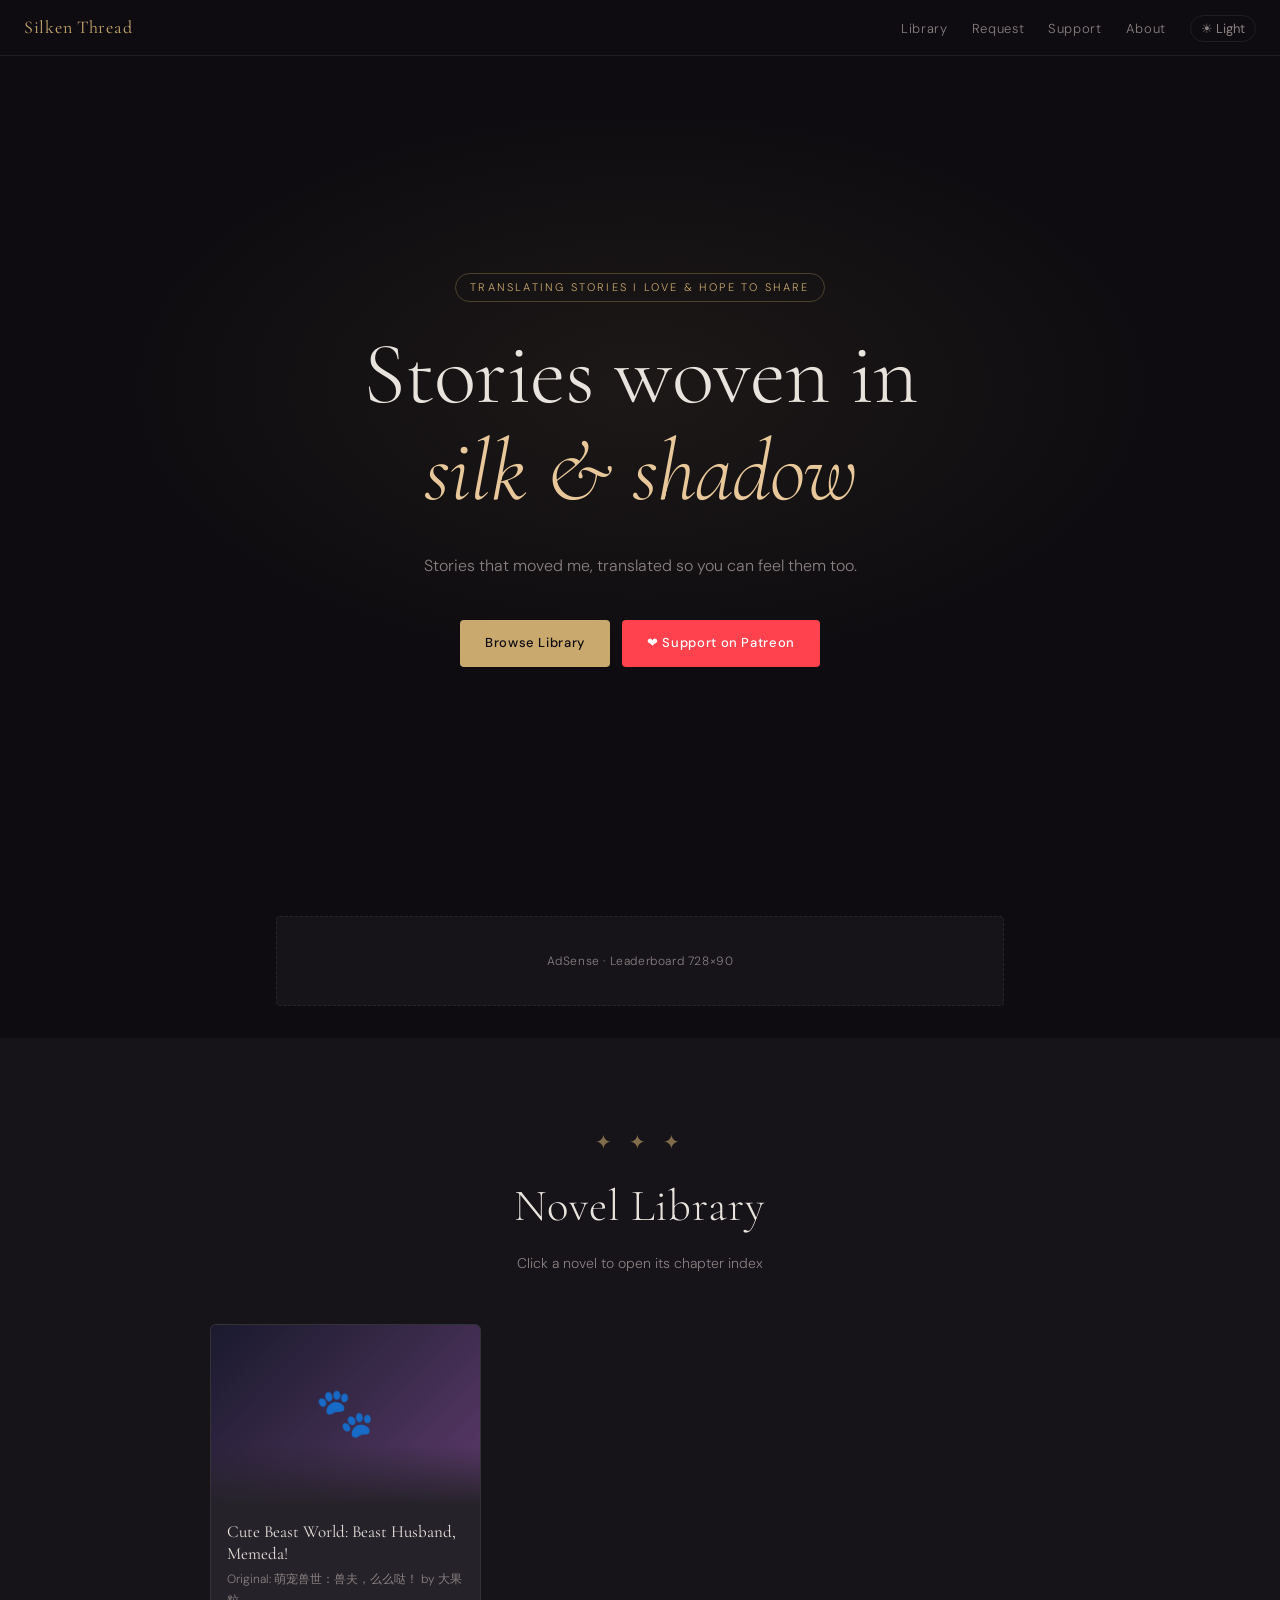
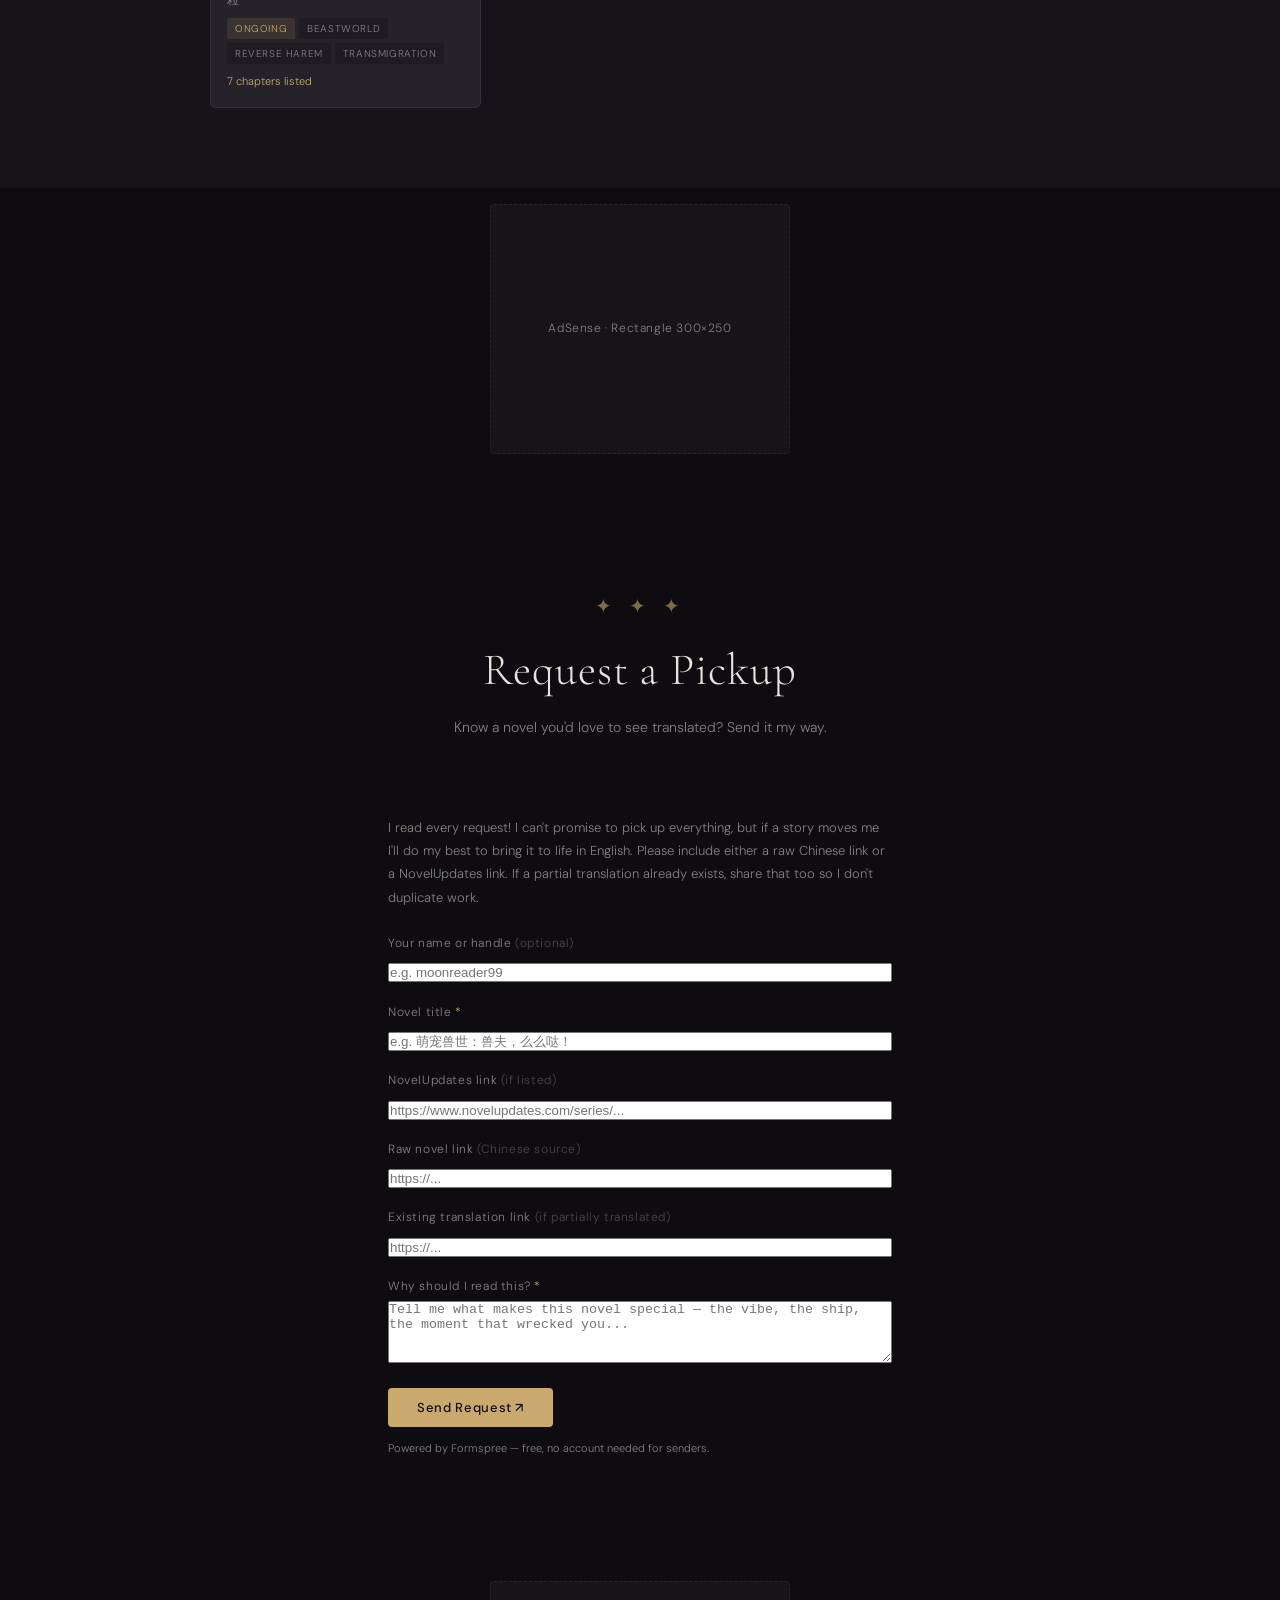
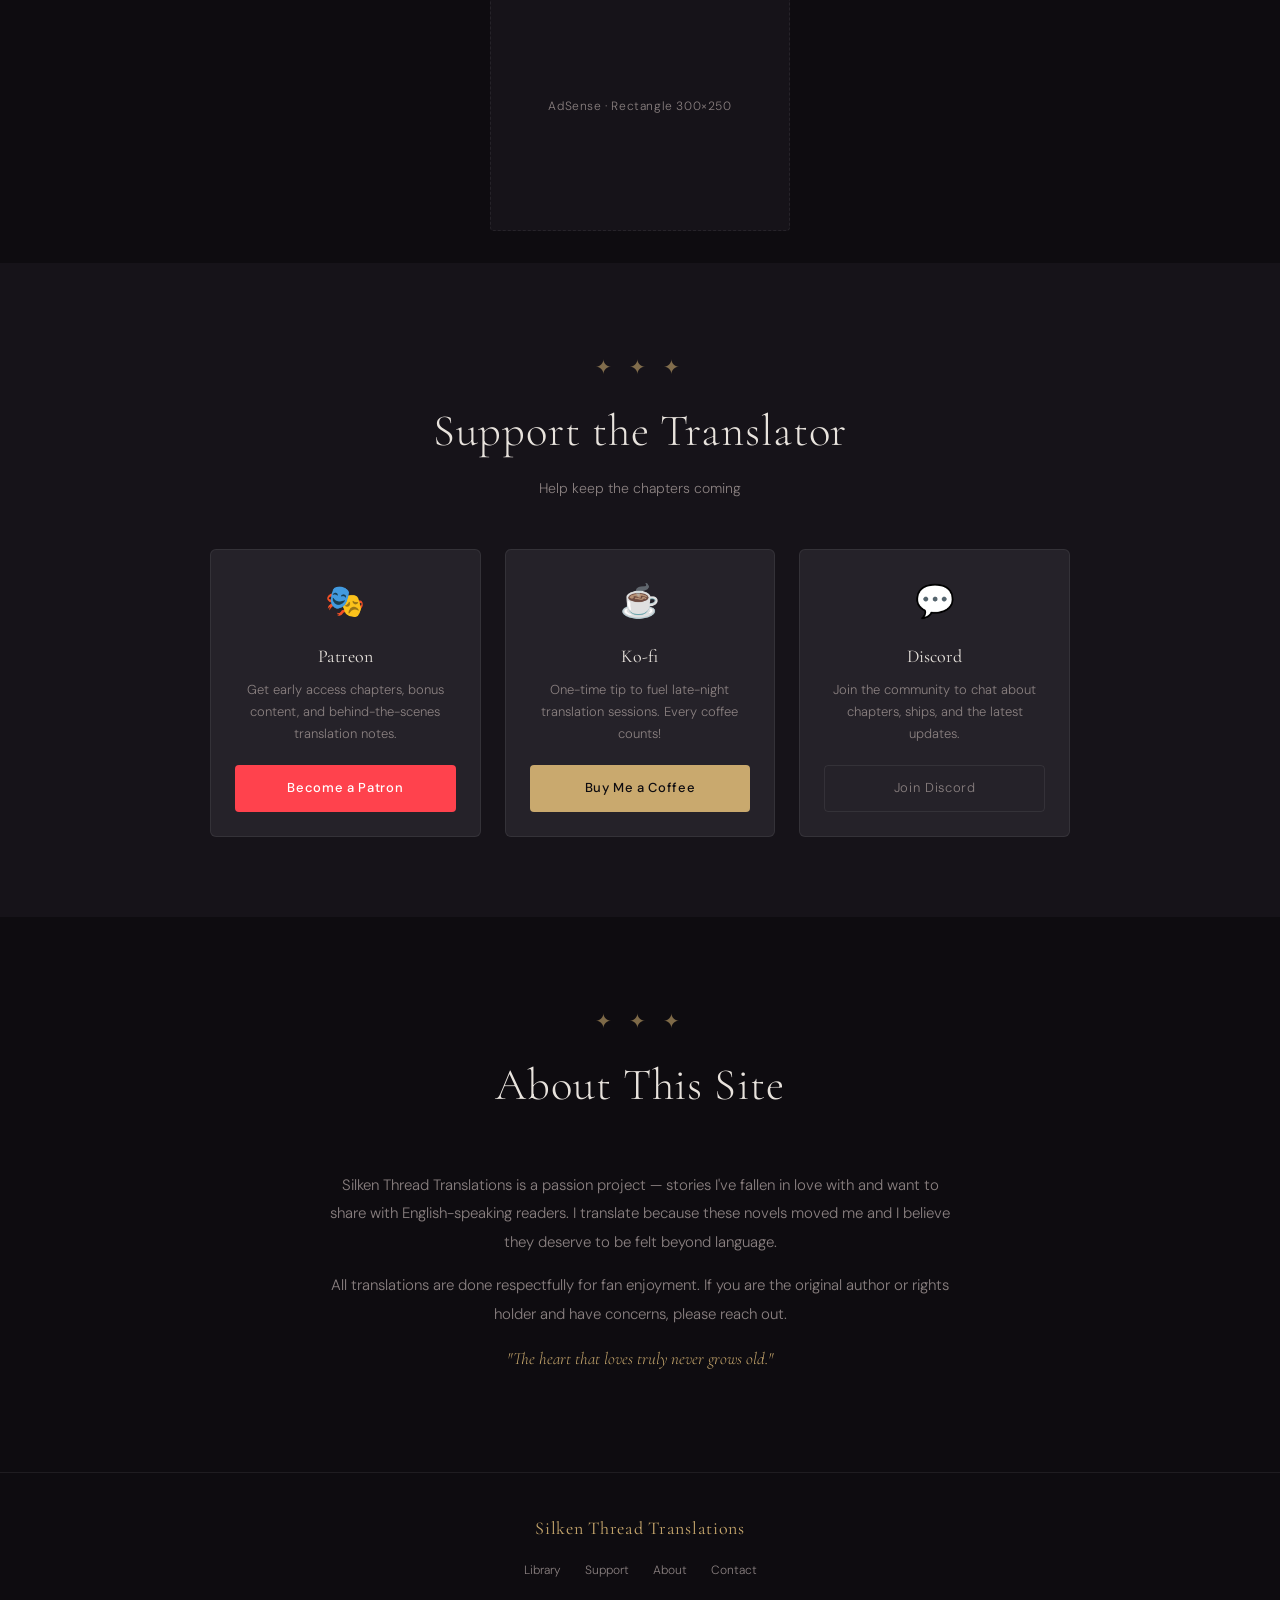
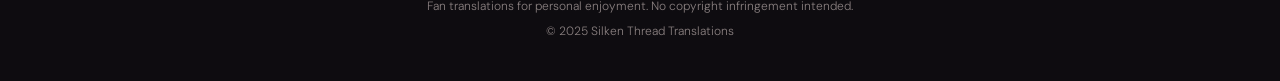
==== commit 9c992a17: "Update index.html tried to create new links for each chapter upload" ====
--- a/index.html
+++ b/index.html
@@ -1,3 +1,4 @@
+<!-- redeploy -->
 <!DOCTYPE html>
 <html lang="en">
 <head>
@@ -835,396 +836,7 @@
       { title: 'Chapter 4 — Pervert',             url: 'https://www.foxaholic.com/novel/cute-beast-world-beast-husband-memeda/chapter-4/' },
       { title: 'Chapter 5 — Family',              url: 'https://www.foxaholic.com/novel/cute-beast-world-beast-husband-memeda/chapter-5/' },
       { title: 'Chapter 6',                        url: 'https://www.foxaholic.com/novel/cute-beast-world-beast-husband-memeda/chapter-6/' },
-      { title: 'Chapter 7',  url: null, body: `<p>Lang Zhu smelled the scent of blood and saw Lin HuanHuan's pale face. "Quickly put her on the bed," he immediately said to Bai Di.</p>
-            <p>Bai Di placed Lin HuanHuan gently on the bed.</p>
-            <p class="dialogue">"Where is the wound?" Lang Zhu asked.</p>
-            <p>Just as Bai Di moved to pull aside the animal skins wrapped around Lin HuanHuan, she gripped them tightly and shrank away from his hand.</p>
-            <p class="dialogue">"I really didn't get hurt!" Lin HuanHuan said, her face flushed red.</p>
-            <p class="dialogue">"You're shedding a lot of blood," Bai Di coaxed gently. "If you don't stop the bleeding in time, you could die. Please just let the witch doctor take a look — alright?"</p>
-            <p>How could she show such a place to another person? Not even a glance!</p>
-            <p>Lin HuanHuan didn't know how to make Bai Di believe her, so she could only pin her hopes on the old witch doctor instead.</p>
-            <p class="dialogue">"My physique is like this," she explained, her face burning. "I bleed for a few days every month, but it doesn't affect my health at all. After a few days it stops on its own."</p>
-            <p>In her twenty years of life, this was the very first time she'd ever had to explain the characteristics of her aunt (T/N: a common Chinese euphemism for one's period) to another person.</p>
-            <p>And to two men, of all people?!</p>
-            <p>She could feel the shame radiating out of every pore as she was forced to go into more and more detail.</p>
-            <p class="dialogue">"Is that so," Lang Zhu said, looking genuinely fascinated. "What a remarkable thing. Is every female in your clan like this, or is it just you?"</p>
-            <p class="dialogue">"Everyone is like this."</p>
-            <p class="dialogue">"May I ask — what race are you?"</p>
-            <p>Lin HuanHuan was quiet for a long moment before squeezing out her answer.</p>
-            <p class="dialogue">"I'm a human being."</p>
-            <p>Things had already come this far. She really had no idea how to talk her way around it, so she might as well just tell the truth.</p>
-            <p class="dialogue">"A human being? I've heard of apes before, but never humans."</p>
-            <p class="dialogue">"Technically speaking," Lin HuanHuan said after a moment's thought, "humans and apes share the same ancestors, so we can more or less be counted as the same race."</p>
-            <p>Everyone was a primate. Close enough — they could just consider her a distant relative.</p>
-            <p>Lang Zhu didn't press further. He reached into his bag, pulled out a pouch of small red fruits, and placed it in Lin HuanHuan's hands.</p>
-            <p class="dialogue">"These are red berries. They nourish the blood. There's no set dosage — eat them whenever you feel weak from the blood loss."</p>
-            <p class="dialogue">"Thank you," Lin HuanHuan said with a bright smile.</p>
-            <p>Even bundled up tightly in animal skins, her face was fully exposed. Her fair skin, the pair of dimples at the corners of her mouth, and her clear, watery eyes made her look like something out of a painting.</p>
-            <p>A flicker of surprise crossed Lang Zhu's face.</p>
-            <p>Such a beautiful little female was truly rare. And rarer still — her personality seemed just as lovely, without a trace of the arrogance that females so often carried.</p>
-            <p>A bold idea suddenly took shape in Lang Zhu's mind.</p>
-            <p>Why not introduce Shuangyun to her?</p>
-            <p>The more he thought about it, the more he liked it. Keeping his expression carefully neutral, he turned back to Lin HuanHuan.</p>
-            <p class="dialogue">"Even though you say you aren't injured, it's best to be safe. I'd like you to stay here until tomorrow morning so I can check on you again."</p>
-            <p>Lin HuanHuan glanced at Bai Di, uncertain. <span class="dialogue">"What do you think?"</span></p>
-            <p>Bai Di had no desire to linger in the wolf tribe — but this was about Lin HuanHuan's health, and that came before everything else.</p>
-            <p>He reached out and gently cupped her face. <span class="dialogue">"Let's do as the witch doctor says. Don't worry — I'll be right here with you."</span></p>
-            <p>Lin HuanHuan popped a red berry into her mouth.</p>
-            <p>Sweet and a little sour. Delicious!</p>
-            <p>She held one out toward Bai Di's lips. <span class="dialogue">"You eat one too."</span></p>
-            <p class="dialogue">"These are for you," Bai Di said, shaking his head. "You need them to replenish your blood."</p>
-            <p class="dialogue">"I'm not the one who's injured. <em>You</em> are."</p>
-            <p>Lin HuanHuan pointed to the wound on Bai Di's arm and gave him a very serious look. <span class="dialogue">"You're the one who needs replenishing the most."</span></p>
-            <p>Bai Di had no argument for that. He relented and took a small bite — but firmly refused to eat any more.</p>
-            <p>Watching the easy affection between the two of them, Lang Zhu felt his conviction grow even stronger. A female this sweet was one in a million. If Shuangyun let her slip by, he'd regret it for the rest of his life.</p>
-            <p>In order to deal with the blood problem, Lin HuanHuan tried her hand at making herself a pair of underwear. Unfortunately, her sewing skills were so dismal that the finished product was completely unwearable.</p>
-            <p>In the end, Bai Di couldn't stand watching the struggle any longer and made her a pair himself.</p>
-            <p>The animal-skin underwear fit snugly around her hips, giving her figure soft, rounded curves.</p>
-            <p>Bai Di reached out and gave them an approving pat. <span class="dialogue">"It really suits you."</span></p>
-            <p>Lin HuanHuan yanked her leather skirt down over them, face burning.</p>
-            <p>There were no sanitary napkins to be found anywhere, so she made do with a soft, absorbent leaf tucked inside. It wasn't exactly comfortable — but it would have to do.</p>
-            <p>…</p>
-            <p>When Shuangyun woke early the next morning, he found his mother tangled up with several males.</p>
-            <p>The ragged gasps and vulgar sounds made his stomach turn.</p>
-            <p>He didn't want to accept that the woman with the wrinkled face deliberately contorting herself into what she imagined was an alluring pose was his biological mother.</p>
-            <p>Every time he thought about the fact that he had come from her body, he wanted to claw every inch of skin off his own.</p>
-            <p>He turned and left without hesitation.</p>
-            <p>He didn't slow down until those sounds had faded far behind him. Even then, his mood remained foul.</p>
-            <p>Shuangyun wandered through the tribe with no real direction in mind.</p>
-            <p>When he finally came back to himself, he found he had already arrived at the old witch doctor's stone dwelling.</p>
-            <p>In the entire tribe, this was the one place that was always quiet.</p>
-            <p>Shuangyun pushed the door open, intending to sit inside for a while.</p>
-            <p>He hadn't taken two steps in when he spotted a young female wrapped in animal skins crouched on the floor, searching for something.</p>
-            <p>Shuangyun's expression darkened immediately. He strode forward, grabbed the female by the wrist, and hauled her upright.</p>
-            <p class="dialogue">"You dare come and steal from the old witch doctor's house? You've got some nerve!"</p>
-            <p>Lin HuanHuan startled badly at being wrenched off the ground without warning.</p>
-            <p>She stared at him in bewilderment. <span class="dialogue">"My red berries rolled into the bushes. I was just trying to find them. I wasn't stealing anything."</span></p>
-            <p>The man in front of her was strikingly handsome, with short, fluffy silver hair. His deep-set brows had sharpened into a severe line with his anger.</p>
-            <p>Shuangyun didn't believe a word of it.</p>
-            <p class="dialogue">"Don't lie to me. You're a thief. Females like you — thinking that just because you can bear children you can do whatever you want. It's disgusting!"</p>
-            <p>Even the most docile animal had its limits. Lin HuanHuan had officially reached hers.</p>
-            <p>She glared at him, eyes blazing. <span class="dialogue">"I am <em>not</em> a thief! Let me go, or I'll scream!"</span></p>
-            <p class="dialogue">"Then scream!" Shuangyun sneered. "Yes, one shout from a female and every male in the area will come running — but that doesn't mean you can do whatever you like! As chief of the wolf tribe, I will not allow anyone to steal within these walls. Female or not."</p>
-            <p>Lin HuanHuan's face had gone red with fury. Bai Di had been in such a rush the night before that he'd gone back to the cave to retrieve her cloth bag that was left behind. At the rate things were going, he probably wouldn't be back for a while. She was on her own.</p>
-            <p>Lin HuanHuan's eyes darted to something just behind Shuangyun. <span class="dialogue">"Witch doctor — are you alright?!"</span></p>
-            <p>Shuangyun spun around to look at the door.</p>
-            <p>In that instant, Lin HuanHuan shot upward and drove her knee straight into his chin!</p>
-            <p>Shuangyun was knocked back a step. He steadied himself, clutched his jaw, and fixed her with a furious glare.</p>
-            <p class="dialogue">"You — you hit me?! Despicable female!"</p>` },
-      { title: 'Chapter 8',  url: null, body: `<p>Lin HuanHuan ran.</p>
-            <p>Unfortunately, she was nowhere near fast enough to outpace Shuangyun.</p>
-            <p>She'd barely taken two steps when he caught her by the hair from behind.</p>
-            <p class="dialogue">"Where do you think you're going?!"</p>
-            <p>Lin HuanHuan's hair was soft and silky — holding it was like clutching a bundle of seaweed. Shuangyun paused, momentarily thrown.</p>
-            <p>Every female he'd encountered had always been terribly lazy. They rarely washed, and their hair was perpetually tangled and grimy, like a pile of dry straw.</p>
-            <p>But this female's hair was clean. Genuinely clean.</p>
-            <p>And not just her hair — her skin was fair and completely clear of grime.</p>
-            <p>Shuangyun's grip reflexively loosened a little, though his voice stayed firm. <span class="dialogue">"Since this is your first offence, I'll give you a chance to make it right. Admit what you did and apologize to the witch doctor, and I'll let you go."</span></p>
-            <p>Lin HuanHuan's scalp was aching, but she refused to budge.</p>
-            <p>She hadn't stolen anything. So why should she apologize?!</p>
-            <p class="dialogue">"You hateful person! Let me go!"</p>
-            <p>Shuangyun felt his temper flare again at her continued defiance. <span class="dialogue">"Say that again — I dare you. See if I don't hit you!"</span></p>
-            <p class="dialogue">"You absolute brute!" Lin HuanHuan glared at him. "If you're going to hit me, then just beat me to death and get it over with!"</p>
-            <p>Shuangyun raised his fist — and found he couldn't bring it down on her face.</p>
-            <p>But letting her go of his own accord was equally out of the question. He wasn't about to give in like that.</p>
-            <p>His mind went around in circles, and still he couldn't find it in himself to actually do anything. In the end, he could only force the words out stiffly.</p>
-            <p class="dialogue">"Just admit it. Then I'll let you go."</p>
-            <p class="dialogue">"I have nothing to admit!" Lin HuanHuan stared back at him, unyielding. "You could kill me and I still wouldn't admit it!"</p>
-            <p>…</p>
-            <p>While the two were locked in their standoff, Lang Zhu finally returned.</p>
-            <p>He'd gone to Shuangyun's cave first, hoping to introduce him to the little female — but Shuangyun hadn't been home. Lang Zhu had turned back empty-handed.</p>
-            <p>What he walked in on was the last thing he expected.</p>
-            <p>Shuangyun had one hand twisted in Lin HuanHuan's hair and his other fist raised in the air, his face dark with fury — looking for all the world as though he was about to strike her.</p>
-            <p>Lang Zhu nearly dropped to his knees in fright.</p>
-            <p>He rushed forward and shoved them apart.</p>
-            <p class="dialogue">"What in the world is wrong with you?!" he snapped at Shuangyun, his face etched with distress. "How could you be so cruel to a girl like this? Is your heart made of stone?!"</p>
-            <p class="dialogue">"She was stealing from your house," Shuangyun said, frowning. "I was teaching her a lesson on your behalf."</p>
-            <p class="dialogue">"Stealing?! There's nothing worth stealing in this old wreck of a house!"</p>
-            <p>Lang Zhu was so furious his beard practically bristled. <span class="dialogue">"This girl is injured. I asked her to stay here and rest. And you — you come in here and start beating people at random! Are you trying to be the death of me?!"</span></p>
-            <p>Shuangyun went still.</p>
-            <p class="dialogue">"She… she's not a thief? I thought she was here to steal something, I didn't realize—"</p>
-            <p class="dialogue">"Out! Get out of my sight!" Lang Zhu brandished his cane at him and drove him toward the door. "Don't come back until I've cooled down. Looking at you right now makes my blood boil!"</p>
-            <p>Shuangyun stood at the door and watched it slam in his face. He slowly raised one hand and touched his nose.</p>
-            <p>A shadow passed over his expression.</p>
-            <p>He lingered outside for a while. When it became clear that Lang Zhu had no intention of opening the door again, he finally turned and walked away.</p>
-            <p>…</p>
-            <p class="dialogue">"You might not know much about Shuangyun," Lang Zhu said to Lin HuanHuan. "That boy has a bad temper — a bit more hotheaded than your average beastman — but he's not a bad person at heart. He's extraordinarily strong, and already the youngest chief in the history of the wolf clan."</p>
-            <p>Lin HuanHuan was tying her hair back with a sturdy-looking blade of grass.</p>
-            <p>She shook her head lightly, and the little ponytail swayed.</p>
-            <p class="dialogue">"It's fine. I'm not angry anymore. I won't be seeing him again anyway."</p>
-            <p>Lang Zhu gave a small cough. <span class="dialogue">"Shuangyun was in the wrong this time. I'll have him come and apologize. And if that's not enough, you're welcome to hit him — don't hold back. A good beating never hurt anyone!"</span></p>
-            <p>Lin HuanHuan was speechless.</p>
-            <p>She really wasn't angry anymore.</p>
-            <p>She didn't want to hit anyone. She just wanted to wait for Bai Di to come back so they could leave together.</p>
-            <p>But why wasn't Bai Di back yet?</p>
-            <p>Lin HuanHuan stared at the door.</p>
-            <p>Lang Zhu kept putting in a good word for Shuangyun, doing his best to nudge the two young people together. But Lin HuanHuan remained completely unmoved — she truly didn't seem to have any interest in Shuangyun whatsoever.</p>
-            <p>Lang Zhu cursed the boy silently. That wretched little brat, raising his hand against a female. Now he'd gone and scared off his best chance at a mate. What was going to become of him? Was he just going to stay alone until he shrivelled up and died?!</p>
-            <p>…</p>
-            <p>Bai Di finally came back.</p>
-            <p>Lin HuanHuan leapt off the bed, flung herself into his arms, and beamed up at him. <span class="dialogue">"You're finally back!"</span></p>
-            <p>Bai Di set her gently back onto the bed and held out her cloth bag. <span class="dialogue">"I brought your things."</span></p>
-            <p class="dialogue">"What took you so long?" she asked, taking the bag.</p>
-            <p class="dialogue">"I stopped to wash the hide I tanned yesterday." He unfolded it and laid it in front of her. "I know you like collecting animal skins, so I brought it back for you."</p>
-            <p>Lin HuanHuan shifted a little uncomfortably. <span class="dialogue">"I don't really have a hobby of collecting animal skins. You don't need to gather more for me in the future."</span></p>
-            <p>Bai Di smiled and didn't ask why she'd wanted animal skins yesterday but not today.</p>
-            <p class="dialogue">"If you don't want it anymore, we'll leave it."</p>
-            <p>He tossed the hide aside. Then, like a magician producing a trick, he brought a small bouquet of flowers out from behind his back.</p>
-            <p>Tiny red blooms, still jewelled with morning dew, carrying a faint, sweet fragrance.</p>
-            <p class="dialogue">"Are these for me?" Lin HuanHuan's face lit up. "They're beautiful!"</p>
-            <p>Bai Di placed them in her hands. <span class="dialogue">"As long as you like them."</span></p>
-            <p class="dialogue">"Thank you!"</p>
-            <p class="dialogue">"I've told you before," Bai Di said with gentle exasperation, "we're family. No need to thank me."</p>
-            <p>Lin HuanHuan stuck her tongue out at him, grinning cheekily.</p>
-            <p>…</p>
-            <p>Shuangyun stood at the door and watched the scene through the crack.</p>
-            <p>The little female was smiling, cradling the flowers in her hands.</p>
-            <p>He'd thought she was a wild cat — beautiful, yes, but always with her teeth bared and claws out.</p>
-            <p>But now that he knew he'd been wrong about her, he could see she only showed her claws to people who had wronged her. For the people she cared for, she was gentle and soft — sweet enough to make your chest ache.</p>
-            <p>Something sour twisted in Shuangyun's heart.</p>
-            <p>If he'd known she wasn't a thief, he never would have handled her so roughly.</p>
-            <p>She must hate him now.</p>
-            <p>Shuangyun looked down at the small animal-skin pouch in his hand. It was full of plump red berries, every one of them washed carefully clean. He'd picked them himself, meaning to give them to her as an apology.</p>
-            <p>But now, pierced through the heart by her smile, he didn't dare show his face in front of her again.</p>
-            <p>Shuangyun quietly set the pouch down on the doorstep, gave the door a light knock, and slipped away.</p>
-            <p>When Bai Di opened the door, there was no one there — only the small animal-skin pouch sitting on the ground.</p>
-            <p>He picked it up and looked inside at the red berries, puzzled.</p>
-            <p class="dialogue">"Who sent this?"</p>` },
-      { title: 'Chapter 9',  url: null, body: `<p class="dialogue">"Who was it?" Lin HuanHuan asked curiously.</p>
-            <p class="dialogue">"I don't know — when I opened the door, the person was already gone." Bai Di set the pouch down in front of her. "This was left on the doorstep. It must have been from them."</p>
-            <p>Lin HuanHuan looked at the pouch, brimming over with red berries, and couldn't hide her delight. <span class="dialogue">"So many!"</span></p>
-            <p class="dialogue">"Would you like some?" Bai Di asked.</p>
-            <p class="dialogue">"No," Lin HuanHuan shook her head. "Someone left these at the witch doctor's door. They must be his."</p>
-            <p class="dialogue">"You could still have some. I can always pick more berries and replace them."</p>
-            <p class="dialogue">"There's no need — the ones the witch doctor gave me aren't even finished yet. We should return these. It's not right to take things that belong to someone else."</p>
-            <p class="dialogue">"Alright," Bai Di said. He set the pouch aside, then reached out and touched Lin HuanHuan's backside with a slight frown. "Is it still bleeding?"</p>
-            <p>Lin HuanHuan went red. <span class="dialogue">"It usually takes five days. This is only day two — it's still early."</span></p>
-            <p class="dialogue">"With so much blood, are you really sure you won't die?" Bai Di's face was creased with worry.</p>
-            <p class="dialogue">"I won't. I've been like this every month for years without any problems."</p>
-            <p>Looking at Lin HuanHuan's complete confidence, Bai Di had no choice but to swallow down his anxiety for the time being.</p>
-            <p>Before long, Lang Zhu returned.</p>
-            <p>He asked Lin HuanHuan about her condition as he always did, and once he confirmed there was nothing out of the ordinary, the tension in the room eased.</p>
-            <p>Bai Di handed the berry pouch to Lang Zhu. <span class="dialogue">"This was left at your door a little while ago. It should belong to you."</span></p>
-            <p>Lang Zhu took a couple of the berries and turned them over in his hand. He brought them to his nose and sniffed — and his wrinkled face broke into a sly, knowing smile.</p>
-            <p>He pressed the pouch back into Lin HuanHuan's hands. <span class="dialogue">"These are for you. Keep them."</span></p>
-            <p class="dialogue">"Aren't they yours?" Lin HuanHuan asked, surprised.</p>
-            <p class="dialogue">"Trust me. They're definitely for you."</p>
-            <p>Before Lin HuanHuan could ask anything else, Lang Zhu turned and hobbled away with his cane.</p>
-            <p>At the back of the dwelling, he found Shuangyun perched on a large boulder.</p>
-            <p>The tall, handsome young man sat with one knee drawn up, his honey-toned skin glowing warmly in the light of the setting sun. The breeze stirred his short silver hair, softening the usual sharpness of his features.</p>
-            <p>Though Lang Zhu's own hair and beard had long since gone white, he was still remarkably spry. He hopped up onto the rock with ease, then reached over and rapped his knuckles against Shuangyun's forehead.</p>
-            <p class="dialogue">"You rotten boy," he said, though his tone carried a smile. "Lifting a hand against a female. You really ought to be ashamed of yourself."</p>
-            <p>Shuangyun sat perfectly still. He slid Lang Zhu a sideways glance and let out a short sound. <span class="dialogue">"If someone does something wrong, I'll deal with them — female or not."</span></p>
-            <p class="dialogue">"But she didn't do anything wrong. You misunderstood her completely."</p>
-            <p>Shuangyun pressed his lips together and said nothing.</p>
-            <p class="dialogue">"Go and apologize. Coax her a little."</p>
-            <p class="dialogue">"I don't grovel to females," Shuangyun said, turning away.</p>
-            <p>Lang Zhu watched him with amusement. <span class="dialogue">"You obviously like the girl, and yet you're sitting here pretending to be annoyed. Who taught you to be so pig-headed?"</span></p>
-            <p class="dialogue">"Like her?" Shuangyun's voice went sharp. "Not possible. I hate all females!"</p>
-            <p class="dialogue">"Is that so," Lang Zhu said pleasantly. "Then why did you secretly send her a bag of red berries?"</p>
-            <p class="dialogue">"What red berries?" Shuangyun answered immediately. "I have no idea what you're talking about."</p>
-            <p class="dialogue">"Still playing dumb? Your scent is all over them. I could smell it the moment I touched the bag."</p>
-            <p>The tips of Shuangyun's ears went faintly pink, though his mouth remained defiant. <span class="dialogue">"I picked those up while I was out hunting. They were meant for you, not for her."</span></p>
-            <p class="dialogue">"In that case, I'll go back inside and ask her to return them to me."</p>
-            <p>He actually moved to get down from the rock. Shuangyun grabbed his arm.</p>
-            <p class="dialogue">"Don't!"</p>
-            <p>Lang Zhu looked at him with a smile. <span class="dialogue">"And why not?"</span></p>
-            <p>Shuangyun's hands balled into fists. He looked like he had a great deal to say. In the end, only a few words made it out.</p>
-            <p class="dialogue">"I really did just pick them up…"</p>
-            <p class="dialogue">"Red berries grow inside thorn bushes, and those thorns are venomous. Even animals don't go near them. What hunter just casually picks berries from a thorn bush in passing? Even the youngest cubs in this tribe wouldn't swallow that story."</p>
-            <p>Shuangyun looked down at the back of his hand, punctured by thorns, swollen and red, still itching fiercely.</p>
-            <p>He said nothing. His silver-white hair fell forward, obscuring his eyes. His jaw was tight.</p>
-            <p>Lang Zhu produced a handful of leaves and held them out. <span class="dialogue">"Chew these and press them into the wounds. It'll bring down the swelling and stop the itch."</span></p>
-            <p>Shuangyun took the leaves without a word.</p>
-            <p>…</p>
-            <p>Lin HuanHuan stayed with the wolf tribe for five days, and her aunt finally took her reluctant leave.</p>
-            <p class="dialogue">"Your wound is healed!" Bai Di said, visibly relieved. "You're not going to die!"</p>
-            <p class="dialogue">"I was never wounded," Lin HuanHuan said for what felt like the hundredth time. "And I was never going to die."</p>
-            <p>Bai Di scooped her up and ruffled her hair.</p>
-            <p>With the aunt gone, there was no longer any reason to stay in the wolf tribe.</p>
-            <p>Bai Di took her to say their farewells to Lang Zhu.</p>
-            <p class="dialogue">"No, no, no — you can't leave yet!" Lang Zhu said at once.</p>
-            <p>It had taken considerable effort to get that boy Shuangyun even remotely interested in a female. If she left now, what was going to become of him? Were the gods truly determined to see him die a bachelor?!</p>
-            <p>He had to find a way to keep Lin HuanHuan from leaving.</p>
-            <p class="dialogue">"Why can't she leave?" Bai Di asked.</p>
-            <p>Lang Zhu thought fast, and something struck him. <span class="dialogue">"Winter is coming!"</span></p>
-            <p class="dialogue">"Winter is still two months away," Bai Di said, frowning. "We have plenty of time."</p>
-            <p class="dialogue">"In past years, yes — two months would be plenty. But this year is different. The season has shifted. Winter will arrive two months early. I've deduced this from the movement of the stars, and I am absolutely certain. There is no room for error."</p>
-            <p>As a witch doctor, Lang Zhu possessed skills beyond medicine — among them, the ability to read the weather. His predictions were not always precise under ordinary circumstances, but when it came to major events — great snowstorms, floods, disasters — they were unerringly accurate.</p>
-            <p>It was precisely this gift that had allowed the wolf tribe to avoid countless catastrophes over the years, growing into the large and thriving settlement it was today.</p>
-            <p>Lang Zhu's words gave Bai Di genuine pause.</p>
-            <p>At that same moment, a voice chimed in Lin HuanHuan's mind.</p>
-            <p>[Serial Mission Triggered: The Long Winter!]</p>
-            <p>[A bitter cold is on its way. Host, please prepare accordingly. The system will release a series of tasks throughout the winter season. Complete them to receive generous rewards!]</p>
-            <p>The moment she heard there were rewards, Lin HuanHuan's eyes lit up.</p>
-            <p>The fire starter and atlas she'd received for completing the beginner tasks had both proven incredibly useful. If this was a full serial mission, the rewards were bound to be something spectacular.</p>
-          ` },
-          
-     { title: 'Chapter 10 — Annoying Pest', url: null, body: `
-            <p>Once the forest entered the deep of winter, it would be buried under thick snow. The animals would hide away and hibernate, and the number of prey would drop sharply.</p>
-            <p>In order to make it through the cold season safely, beastmen would prepare an ample supply of food before winter arrived.</p>
-            <p>But this year, winter was coming two months early, leaving Bai Di with far too little time to prepare.</p>
-            <p>If he were still on his own, he could grit his teeth and just barely scrape through the season. But things were different now — there was a delicate little female by his side.</p>
-            <p>He needed a great deal of food, and an exceptionally warm and safe shelter, if he was going to see her through the winter unharmed.</p>
-            <p class="dialogue">"Not only is this winter arriving early," Lang Zhu said, "it may also be the coldest one in recorded history. I strongly suggest you both stay here and leave after the season has passed."</p>
-            <p>The wolf tribe's settlement sat atop a rocky mountain — the tallest peak for a hundred <em>li</em> in every direction. Even when the harsh winter came, this place would never be swallowed by snow.</p>
-            <p>On top of that, the wolf tribe was large and powerful. Smaller tribes wouldn't dare to make trouble.</p>
-            <p>It was, without a doubt, an ideal place to wait out the winter.</p>
-            <p>Bai Di hesitated. The old witch doctor's proposal was tempting, but there was no such thing as a free lunch in this world.</p>
-            <p>The reason Lang Zhu wanted them to stay was, in large part, because he had his eye on the little female.</p>
-            <p>Bai Di had no desire to share the little female with anyone — but he couldn't bear to watch her freeze and go hungry following him around either.</p>
-            <p>He looked at her, trusting him completely, depending on him with her whole heart. In the end, he steeled himself.</p>
-            <p class="dialogue">"We'll stay for the winter."</p>
-            <p>Nothing was more important than her safety.</p>
-            <p class="dialogue">"Wonderful," Lang Zhu said, smiling contentedly. "Then let me show you both somewhere to settle in."</p>
-            <p>At that very moment, a prompt chimed in Lin HuanHuan's mind.</p>
-            <p>[Serial Mission — Part One Triggered!]</p>
-            <p>[Winter is approaching. Host, please prepare a winter residence of no less than 40 square meters, complete with at minimum one full set of furniture, including a bed, table and chairs, and a wardrobe.]</p>
-            <p>…</p>
-            <p>The wolf tribe had long since prepared for the cold. They had carved a wide main tunnel through the heart of the rocky mountain, with dozens of branching passages dug off on either side — and lining every passage were cave dwellings, one after another.</p>
-            <p>Each cave housed one or more wolf tribe beastmen.</p>
-            <p>The moment Lin HuanHuan stepped inside, she felt as though she'd walked straight into a labyrinth. Her sense of direction deserted her entirely.</p>
-            <p>The tunnels were very dim. But beastmen were born with natural night vision — wolves especially, capable of seeing clearly over ten meters through pure darkness.</p>
-            <p>Lin HuanHuan, being human, had no such ability.</p>
-            <p>She gripped Bai Di's hand tightly and stuck to his side, terrified of wandering in the wrong direction or walking face-first into a wall.</p>
-            <p class="dialogue">"Feel free to pick any spot you like and dig from there," Lang Zhu told them. "Doesn't matter how big — just try not to end up inside someone else's house."</p>
-            <p>Bai Di chose a secluded corner.</p>
-            <p>Because of its awkward angle, the spot was easy to overlook, with no neighbours nearby. Perfectly quiet — just what Bai Di was looking for.</p>
-            <p>He settled Lin HuanHuan to one side to rest, then shifted into his white tiger form and got to work, driving his massive claws into the stone.</p>
-            <p>A tiger's claws were razor sharp. Under Bai Di's strikes, even solid rock crumbled like tofu.</p>
-            <p>In no time at all, he had hollowed out a space of over twenty square meters.</p>
-            <p>Lin HuanHuan stepped inside, looked around, and pointed to the far wall. <span class="dialogue">"Dig two smaller rooms here."</span></p>
-            <p>Bai Di said nothing and kept going.</p>
-            <p>The mountain was solid stone all the way through — sturdy enough that there was no risk of a cave-in. Once the digging was done, Bai Di went around smoothing down every wall and the floor, so the little female wouldn't catch herself on any jagged edges.</p>
-            <p>The largest cave became the master bedroom. Beside it sat a smaller second room, and a little kitchen.</p>
-            <p>Lin HuanHuan had briefly considered asking Bai Di to dig out a bathroom as well — but without any drainage system, there'd be no way to keep it clean. The smell alone would be completely unbearable. Hard pass.</p>
-            <p>Next problem: furniture.</p>
-            <p>This world was still in the Stone Age. Most objects were fashioned from polished rock.</p>
-            <p>But Lin HuanHuan found stone far too heavy and cumbersome for her liking. She decided they should chop down some trees and make furniture from wood instead.</p>
-            <p>Her eyes lit up as she turned to Bai Di. <span class="dialogue">"Let's go cut down some trees!"</span></p>
-            <p class="dialogue">"Alright then," Bai Di said indulgently.</p>
-            <p>He had no idea what she was actually planning. As far as he was concerned, it was simply the little female wanting to play around.</p>
-            <p>Still in his white tiger form, Bai Di carried Lin HuanHuan on his back as they headed out of the cave.</p>
-            <p>That's when they noticed it — at some point, a new cave had appeared right next door.</p>
-            <p>There had been nobody there when they arrived. So when had that happened?</p>
-            <p>Just as Lin HuanHuan was puzzling over it, Shuangyun walked out.</p>
-            <p>Lin HuanHuan's eyes went wide. <span class="dialogue">"Why is it <em>you</em>?!"</span></p>
-            <p>Shuangyun crossed his arms with a swagger. <span class="dialogue">"So what if it's me?"</span></p>
-            <p class="dialogue">"Why are you here?"</p>
-            <p class="dialogue">"Because I live here," Shuangyun said, as though this were the most obvious thing in the world.</p>
-            <p class="dialogue">"Why would you live <em>here</em>?"</p>
-            <p class="dialogue">"I felt like it. What's it to you?"</p>
-            <p>Lin HuanHuan shot him a glare, then turned to Bai Di. <span class="dialogue">"Let's go. We're not wasting time on this annoying pest."</span></p>
-            <p>Bai Di carried her off without a word.</p>
-            <p>Shuangyun watched the little female disappear around the corner, and an vague irritation crossed his face.</p>
-            <p>The moment he'd found out she was staying, his first instinct had been to sprint over and dig himself a cave right next to hers.</p>
-            <p>But now that he'd had a moment to calm down, he thought his own behaviour was utterly ridiculous.</p>
-            <p>He hated females. He'd always hated females. So why had he practically tripped over himself to become her neighbour?</p>
-            <p>Just to catch an extra glimpse of her every day?</p>
-            <p>That was beyond stupid.</p>
-            <p>Shuangyun mentally berated himself with great ferocity — and then promptly set off in the direction the little female had gone.</p>
-            <p>…</p>
-            <p>The forest had many things in abundance, but trees most of all.</p>
-            <p>Under Lin HuanHuan's direction, Bai Di felled several in a row, using his claws to strip the bark clean and slice the trunks into planks of even thickness.</p>
-            <p>He set the smooth, neatly cut boards in front of Lin HuanHuan. <span class="dialogue">"Will these do?"</span></p>
-            <p>Lin HuanHuan nodded enthusiastically. <span class="dialogue">"Yes, perfect! Bai Di, you're absolutely incredible!"</span></p>
-            <p>Thoroughly pleased with the praise, Bai Di lowered his head and nuzzled the back of her hand.</p>
-            <p>Lin HuanHuan absentmindedly reached up and scratched his fluffy ears.</p>
-            <p>Bai Di's eyes narrowed into contented slits. He looked exactly like a big, lazy, elegant cat.</p>
-            <p>Shuangyun, watching from behind a nearby tree, couldn't help raising his right arm. His strong hand shifted into a wolf's foreleg, claws extending — and he proceeded to shred the trunk beside him into ribbons.</p>
-            <p>His heart felt unbearably sour.</p>
-            <p>Cutting wood into planks? He could definitely do that better than any tiger.</p>
-            <p>So why hadn't the little female come to ask <em>him</em> for help?</p>
-          ` },
-          
-     { title: 'Chapter 11 — Stay Away From Me!', url: null, body: `
-            <p>There were quite a lot of planks, and it would take several trips to haul them all back.</p>
-            <p class="dialogue">"You take the first load," Lin HuanHuan said to Bai Di. "I'll stay here and watch the rest."</p>
-            <p class="dialogue">"The forest is dangerous," Bai Di said, reluctant. "I can't leave you here alone. Come with me — the wood isn't worth guarding. It doesn't matter if someone takes it."</p>
-            <p class="dialogue">"It does matter. You worked so hard to cut all of this. I'm not letting anyone steal it."</p>
-            <p>Her words left a warm feeling in Bai Di's chest. He looked at her helplessly. <span class="dialogue">"I really don't know what to do with you."</span></p>
-            <p>He lifted her up and settled her on a tree branch, then tucked a bone and a small bag of sweet fruits into her arms.</p>
-            <p class="dialogue">"Stay right here and don't move. I'll be back before you know it."</p>
-            <p class="dialogue">"Okay!" Lin HuanHuan nodded.</p>
-            <p>Bai Di loaded up the planks and set off at a brisk pace.</p>
-            <p>Left alone in the tree, Lin HuanHuan had nothing to do. She pulled out the atlas, settled herself comfortably on the branch, and set about reading while snacking on sweet fruits.</p>
-            <p>She was on her third fruit when a massive spotted spider dropped out of nowhere and landed directly on the open pages of the atlas.</p>
-            <p>The thing was well over a meter long, its body covered in vivid red markings. It opened its enormous maw and lunged straight at her.</p>
-            <p class="dialogue">"Ahhhh!"</p>
-            <p>Lin HuanHuan lurched backward in fright. Her hands lost their grip on the branch — and she plummeted straight down.</p>
-            <p>Shuangyun, lurking not far off, shot forward with lightning speed and caught her cleanly before she hit the ground.</p>
-            <p>Lin HuanHuan, having narrowly escaped disaster, let out a shaky breath of relief.</p>
-            <p>Then she looked up and saw exactly who had caught her.</p>
-            <p>Her eyes went wide. <span class="dialogue">"Why is it <em>you</em> again?!"</span></p>
-            <p>Shuangyun gave a cold snort.</p>
-            <p>Lin HuanHuan thought his attitude was absolutely asking to be punched — but he had just saved her life, so she couldn't very well say much. She settled for pushing against his chest. <span class="dialogue">"Put me down."</span></p>
-            <p>Shuangyun noticed that the little female in his arms was soft and warm, carrying a faint, pleasant scent. The chest she'd just pressed against gave two involuntary heaves.</p>
-            <p>This was the first time he had ever held a female.</p>
-            <p>It felt considerably better than he'd imagined.</p>
-            <p>He was reluctant to let go — but he released her all the same.</p>
-            <p>The moment Lin HuanHuan's feet touched the ground, she immediately stepped back two paces, putting distance between them.</p>
-            <p>Before she could even open her mouth to say thank you, Shuangyun suddenly yanked her sideways.</p>
-            <p>The giant spider had leapt down from the tree and landed exactly where Lin HuanHuan had just been standing.</p>
-            <p>Another second and she'd have been face-to-face with it.</p>
-            <p>The moment the spider hit the ground, it launched itself at Shuangyun.</p>
-            <p>Shuangyun didn't flinch. He shifted straight into his wolf form, and his razor-sharp claws swept across the spider's abdomen in one brutal strike, tearing three long, deep gashes into its belly.</p>
-            <p>The spider let out a wretched shriek.</p>
-            <p>Fully enraged, it thrashed all eight of its long spindly legs, throwing itself at Shuangyun with everything it had.</p>
-            <p>The fight between beast and spider was ferocious.</p>
-            <p>This was the first time Lin HuanHuan had ever seen Shuangyun's beast form.</p>
-            <p>She knew he was a wolf — but she hadn't known his fur was a pure, unblemished silver-white, without a single fleck of any other colour. It shone like moonlight, impossibly beautiful.</p>
-            <p>The spider was cunning, but Shuangyun outmatched it completely. One devastating swipe sent it crashing onto its back, its round belly torn wide open, bright green viscous blood pooling across the ground.</p>
-            <p>Lin HuanHuan's stomach turned.</p>
-            <p>She averted her eyes and carefully made her way over to Shuangyun. <span class="dialogue">"Thank you for saving me. I mean it."</span></p>
-            <p class="dialogue">"What good is a 'thank you'?" Shuangyun said with a derisive laugh. "I want you to repay me with action."</p>
-            <p class="dialogue">"Huh?"</p>
-            <p>Shuangyun leaned down toward her with a wicked grin. <span class="dialogue">"How about you spread your legs and let me have a go?"</span></p>
-            <p>Lin HuanHuan's face went red with fury.</p>
-            <p>This guy was a complete creep!</p>
-            <p>She balled up her fists and glared at him. <span class="dialogue">"You bullied me last time, and this time you saved me — we're even! We owe each other nothing!"</span></p>
-            <p>Shuangyun flicked his tail with complete indifference. <span class="dialogue">"If we're even, then why are you still standing here? Waiting around for me to do something to you?"</span></p>
-            <p class="dialogue">"You are absolutely insufferable!"</p>
-            <p>Lin HuanHuan spun on her heel and ran.</p>
-            <p>Only after she was well and truly gone did Shuangyun slowly sink to the ground, letting his claws come into view — stained all over with spider blood.</p>
-            <p>That blood was lethally venomous. His claws had already begun turning a sinister, deep purple.</p>
-            <p>Shuangyun's dark green eyes dropped, and he let out a quiet, self-deprecating laugh.</p>
-            <p>Who would have thought — fearsome as he looked any other day — that he'd end up dying at the hands of a spider.</p>
-            <p>If the tribe ever found out, they'd never let him live it down. Well. He wouldn't be alive to see it, so perhaps that was a moot point.</p>
-            <p>He closed his eyes and prepared to meet death quietly.</p>
-            <p>Then came the sound of rapid footsteps.</p>
-            <p>Shuangyun's eyes flew open. He turned toward the sound — and saw that the little female who should have been long gone had come running back.</p>
-            <p>Something complicated surged up inside him, nameless and tangled.</p>
-            <p>But his tone was as unpleasant as ever.</p>
-            <p class="dialogue">"Why are you back? Don't tell me you've changed your mind and come to lie down for me after all?"</p>
-            <p>Lin HuanHuan ignored him completely.</p>
-            <p>She snatched up the atlas that had fallen to the ground. In her panic earlier, she'd left behind something important.</p>
-            <p>She tucked it away carefully and was about to turn and leave — when she noticed something was very wrong with Shuangyun.</p>
-            <p>Lin HuanHuan hesitated for a moment, then moved closer. <span class="dialogue">"What's wrong with you?"</span></p>
-            <p class="dialogue">"Why are you getting so close?" Shuangyun snapped. "Don't you know I can't stand females?!"</p>
-            <p>Lin HuanHuan rolled her eyes. If this guy hadn't just saved her life, she'd have grabbed a fistful of leaves and shoved them straight into his infuriating mouth.</p>
-            <p>Though Shuangyun was doing his best to hide his claws, Lin HuanHuan's sharp eyes had already caught the discolouration.</p>
-            <p class="dialogue">"Are you poisoned?" she asked.</p>
-            <p class="dialogue">"None of your business," Shuangyun said, turning away.</p>
-            <p>Lin HuanHuan tried to get a closer look. He shoved her back with his tail.</p>
-            <p class="dialogue">"Stay away from me!"</p>
-            <p>Lin HuanHuan shot him one final glare — then hugged the atlas to her chest and ran.</p>
-            <p>Shuangyun watched her go without a single backward glance, clean and decisive, and a great wave of disappointment crashed over him without warning.</p>
-            <p>As expected. All females were the same — cold and unfeeling.</p>
-            <p>Even if someone gave their life for them, they wouldn't be moved.</p>
-            <p>The dark green of his eyes dimmed rapidly. His silver-white fur seemed to lose all its lustre, as though a shadow had settled over it.</p>
-            <p>His father had died for a female.</p>
-            <p>And now he was going to follow the same path.</p>
-            <p>He wasn't entirely at peace with it — but when he thought it over, it almost seemed fitting.</p>
-            <p>He chose this road. He chose to save her. Dying for it was no more than he deserved.</p>
-            <p>Shuangyun's head grew heavy and foggy, his vision blurring at the edges, his body going colder and colder.</p>
-            <p>He knew. He was about to die.</p>
-            <p>And with that thought came a despair he hadn't expected to feel.</p>
-            <p>Then Lin HuanHuan came sprinting back, arms full of herbs.</p>
-            <p>By now, Shuangyun had already lost consciousness, hovering on the edge of death.</p>
-            <p>Lin HuanHuan knelt in front of him. She drew her bone knife and made a careful incision in his paw to draw out the poisoned blood. Then she crushed the herbs she'd gathered and packed the poultice evenly over the wound.</p>
-            <p>She cut a strip of hide and bound the injury tight.</p>
-          ` },
-      // Keep adding chapters the same way ↑
+      { title: 'Chapter 7',  url:'cbwbhm-chapters/chapter-7.html'}
     ]
   },
   // ── Add more novels below ──
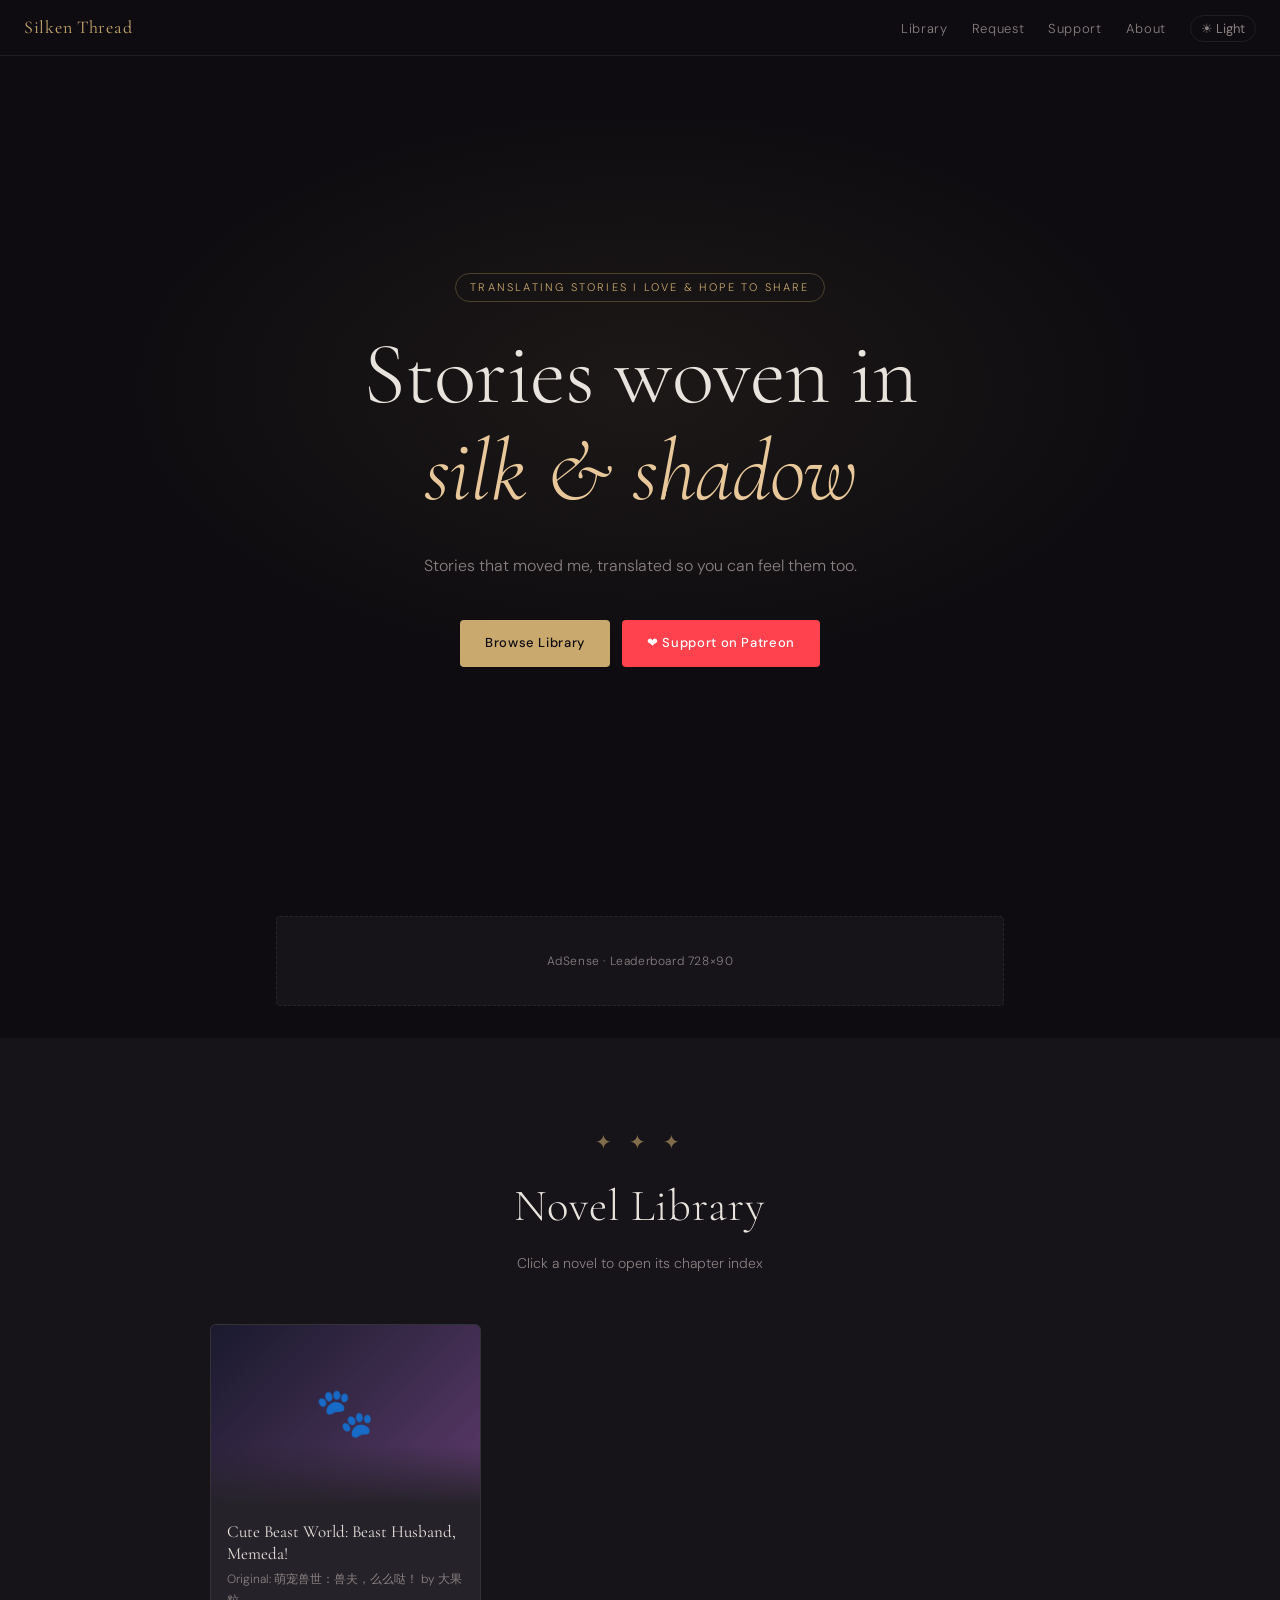
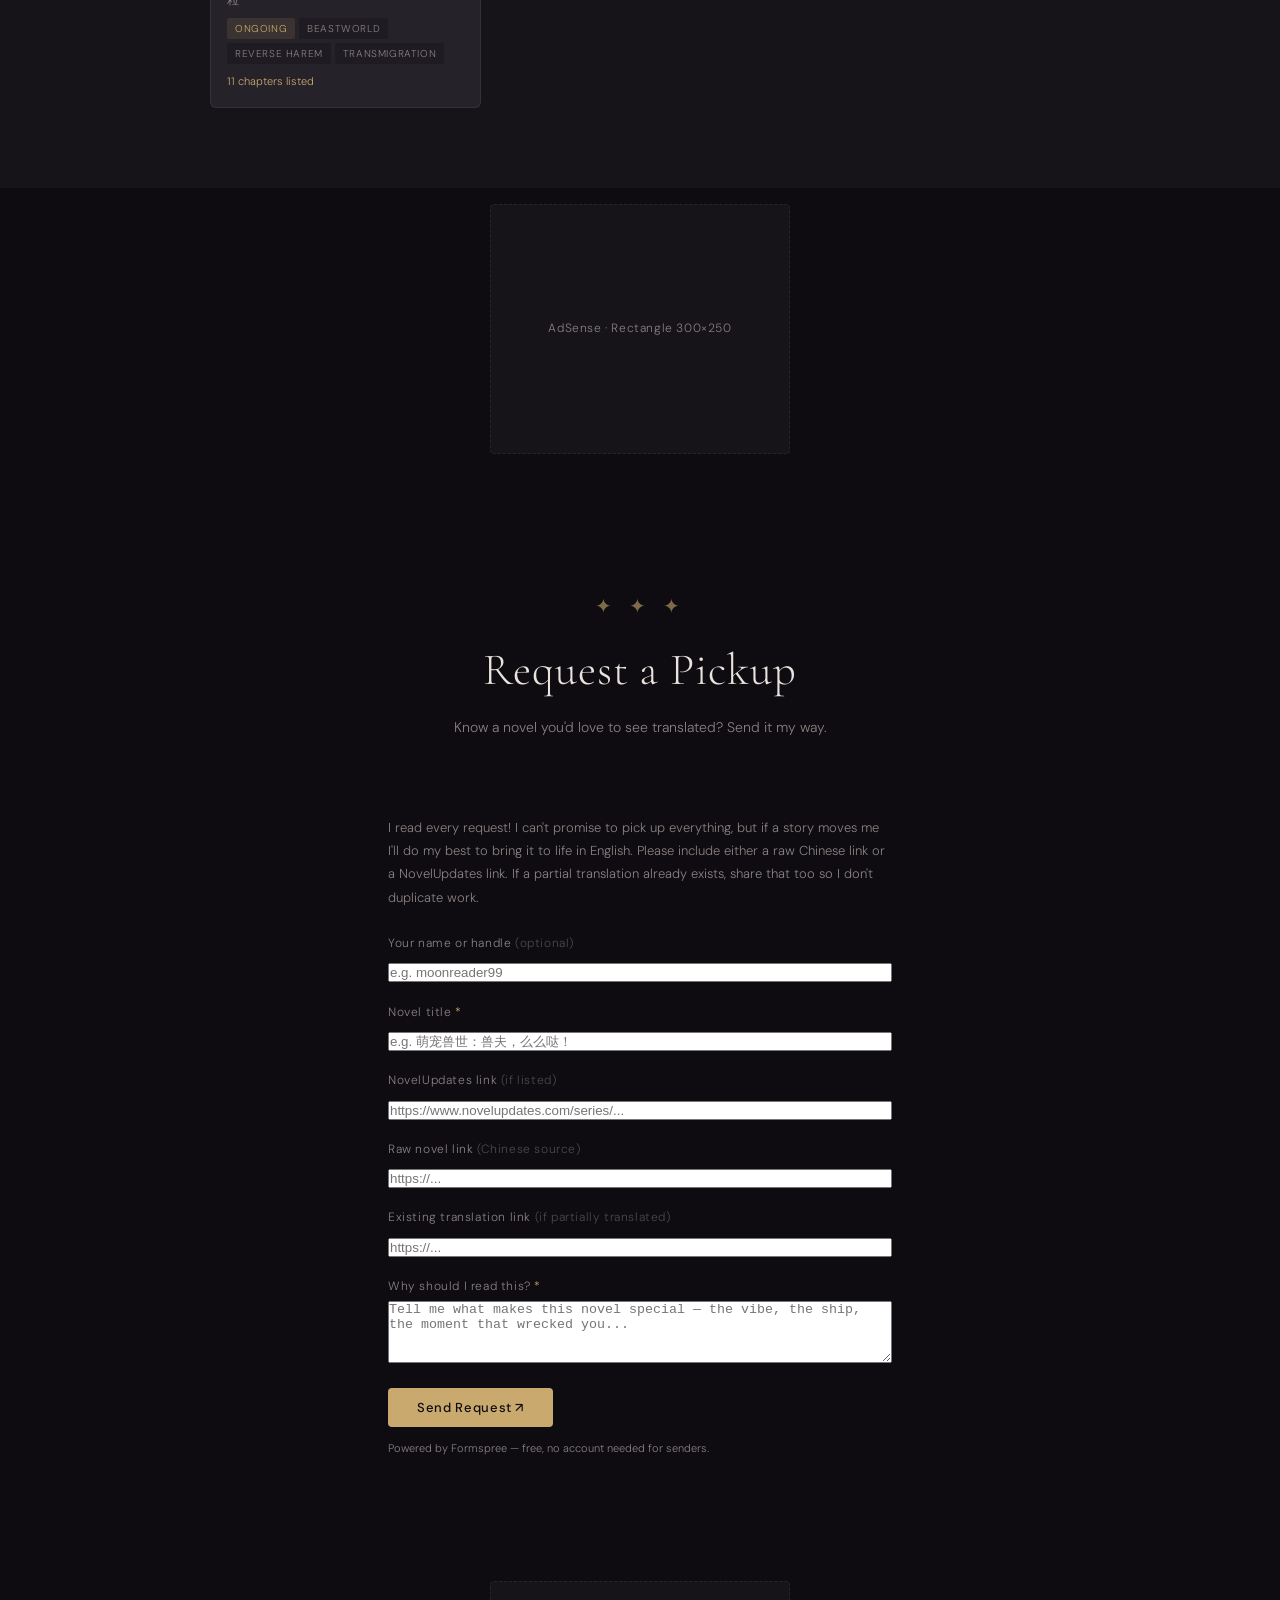
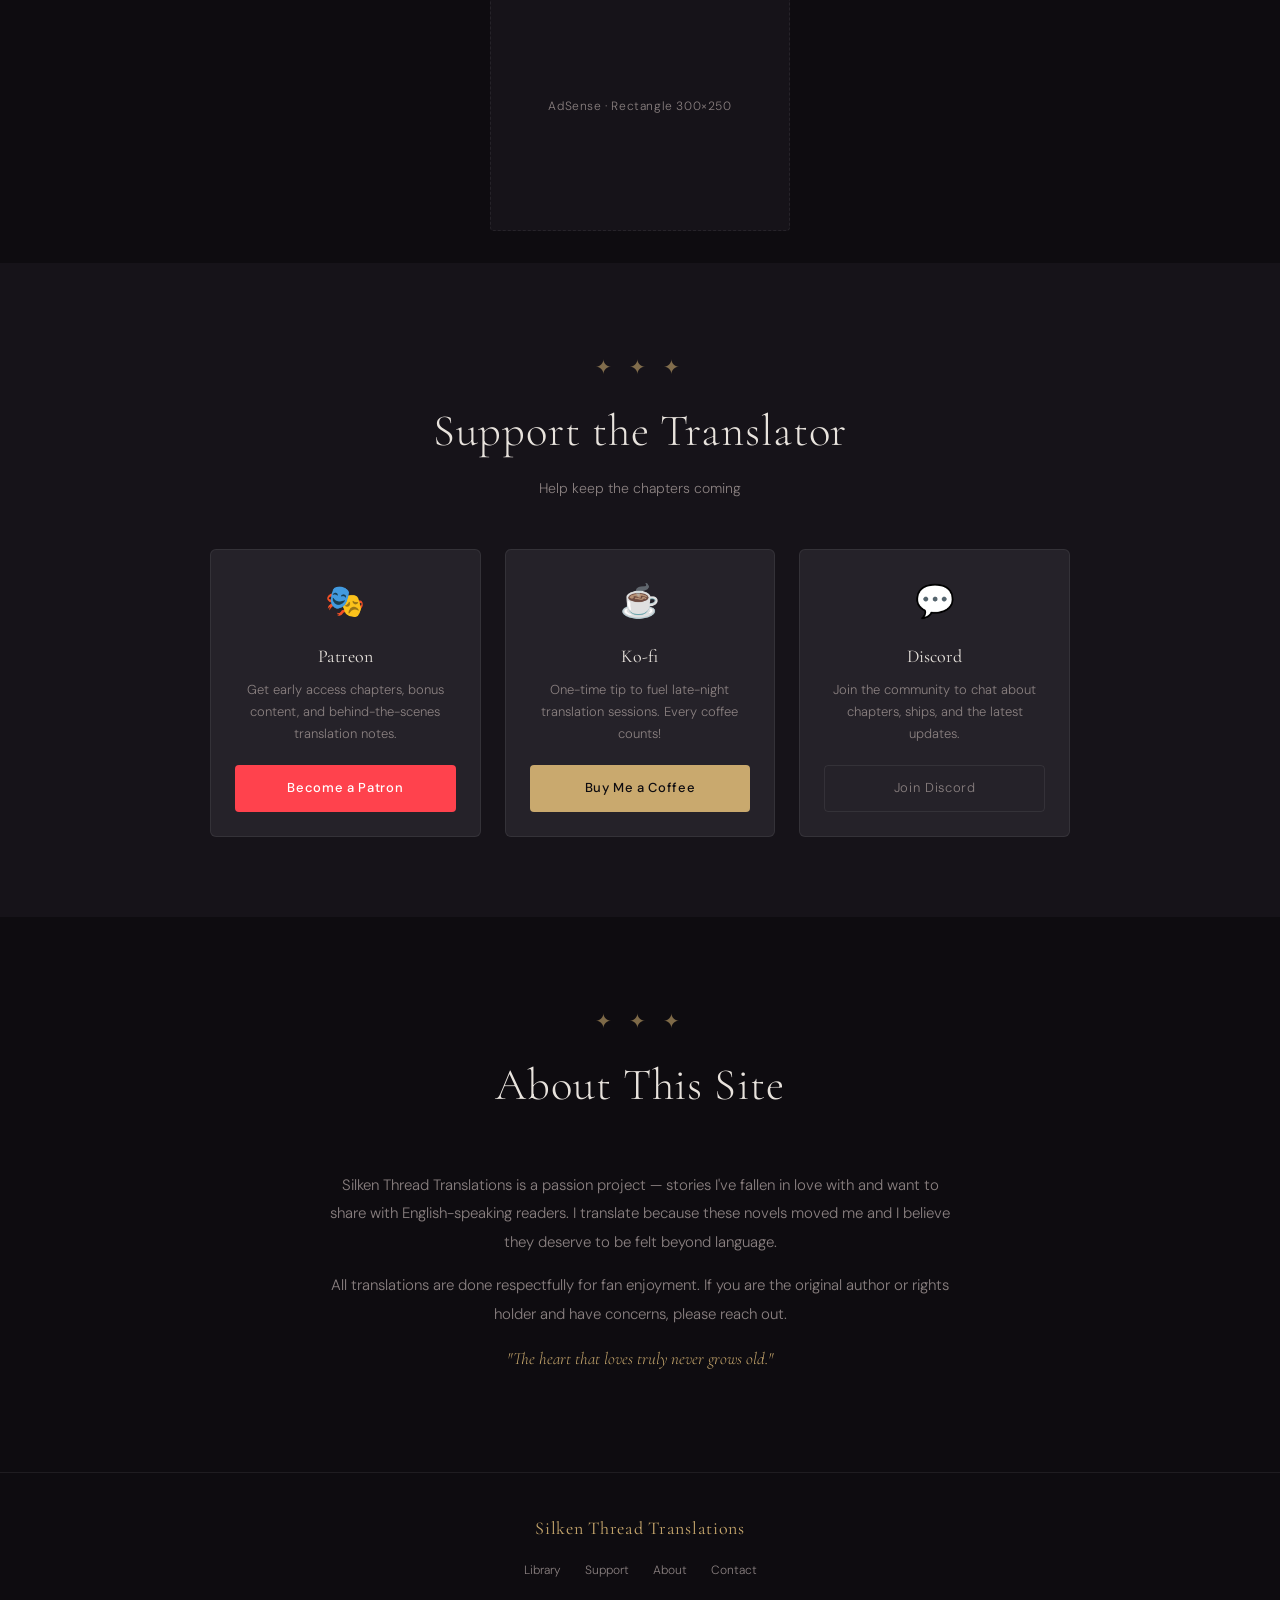
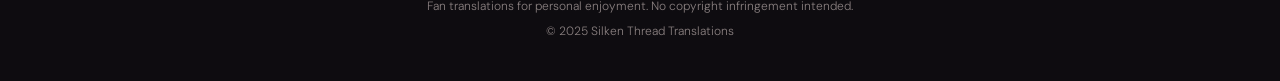
==== commit 84bc687c: "Update index.html added until chapter 11 links" ====
--- a/index.html
+++ b/index.html
@@ -830,13 +830,17 @@
     tags: ['ongoing', 'beastworld', 'reverse harem', 'transmigration'],
     description: 'A modern girl transmigrates into a beast world full of handsome beastmen — and somehow ends up with more husbands than she bargained for.',
     chapters: [
-      { title: 'Chapter 1 — So Embarrassing!',   url: 'https://www.foxaholic.com/novel/cute-beast-world-beast-husband-memeda/chapter-1/' },
-      { title: 'Chapter 2',                        url: 'https://www.foxaholic.com/novel/cute-beast-world-beast-husband-memeda/chapter-2/' },
-      { title: 'Chapter 3',                        url: 'https://www.foxaholic.com/novel/cute-beast-world-beast-husband-memeda/chapter-3/' },
-      { title: 'Chapter 4 — Pervert',             url: 'https://www.foxaholic.com/novel/cute-beast-world-beast-husband-memeda/chapter-4/' },
-      { title: 'Chapter 5 — Family',              url: 'https://www.foxaholic.com/novel/cute-beast-world-beast-husband-memeda/chapter-5/' },
-      { title: 'Chapter 6',                        url: 'https://www.foxaholic.com/novel/cute-beast-world-beast-husband-memeda/chapter-6/' },
-      { title: 'Chapter 7',  url:'cbwbhm-chapters/chapter-7.html'}
+      { title: 'Chapter 1 - Foxaholic!',   url: 'https://www.foxaholic.com/novel/cute-beast-world-beast-husband-memeda/chapter-1/' },
+      { title: 'Chapter 2 - Foxaholic',                        url: 'https://www.foxaholic.com/novel/cute-beast-world-beast-husband-memeda/chapter-2/' },
+      { title: 'Chapter 3 - Foxaholic',                        url: 'https://www.foxaholic.com/novel/cute-beast-world-beast-husband-memeda/chapter-3/' },
+      { title: 'Chapter 4 - Foxaholic',             url: 'https://www.foxaholic.com/novel/cute-beast-world-beast-husband-memeda/chapter-4/' },
+      { title: 'Chapter 5 - Foxaholic',              url: 'https://www.foxaholic.com/novel/cute-beast-world-beast-husband-memeda/chapter-5/' },
+      { title: 'Chapter 6 - Foxaholic',                        url: 'https://www.foxaholic.com/novel/cute-beast-world-beast-husband-memeda/chapter-6/' },
+      { title: 'Chapter 7',  url:'./cbwbhm-chapters/chapter-7.html'},
+      { title: 'Chapter 8',  url:'./cbwbhm-chapters/chapter-8.html'},
+      { title: 'Chapter 9',  url:'./cbwbhm-chapters/chapter-9.html'},
+      { title: 'Chapter 10',  url:'./cbwbhm-chapters/chapter-10.html'},
+      { title: 'Chapter 11',  url:'./cbwbhm-chapters/chapter-11.html'}
     ]
   },
   // ── Add more novels below ──
@@ -916,7 +920,6 @@
     const href = ch.url ? ch.url : '#';
     const target = ch.url ? 'target="_blank" rel="noopener"' : '';
     const onclick = ch.url ? '' : `onclick="openLocalChapter(${i}); return false;"`;
-    const badge = ch.url ? '<span class="toc-badge toc-badge-ext">Foxaholic ↗</span>' : '<span class="toc-badge toc-badge-own">My TL</span>';
     return `<li>
       <a href="${href}" ${target} ${onclick} class="toc-ch-link">
         <span class="toc-ch-num">${i + 1}</span>
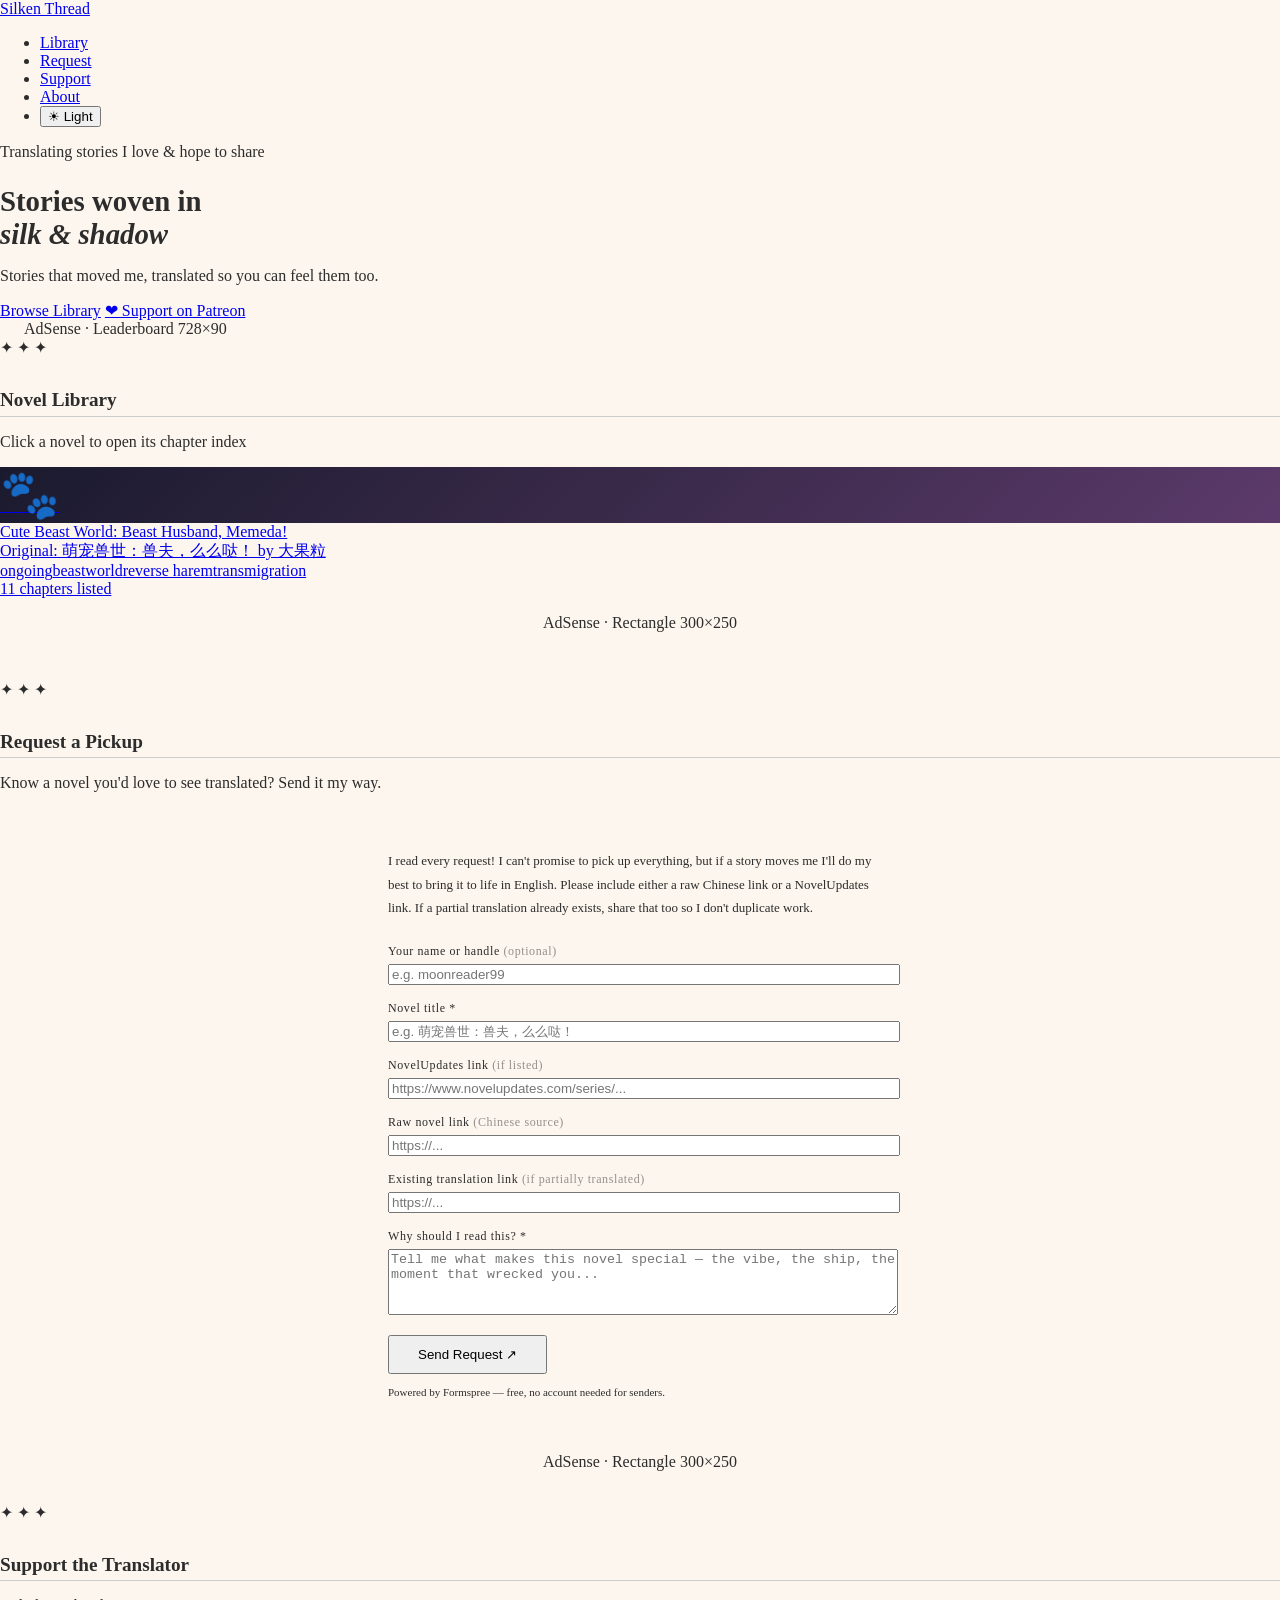
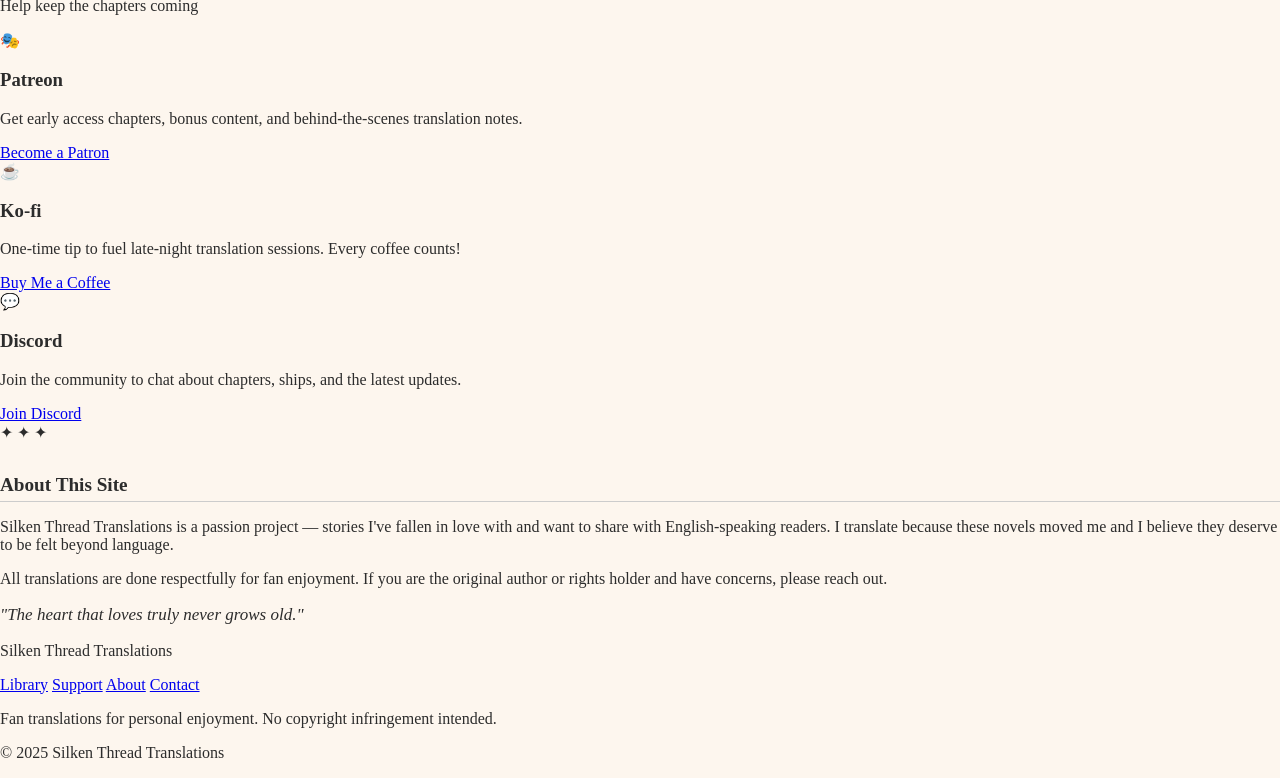
==== commit e0a9b938: "Update index.html" ====
--- a/index.html
+++ b/index.html
@@ -7,524 +7,15 @@
 <title>Silken Thread Translations</title>
 <link rel="preconnect" href="https://fonts.googleapis.com">
 <link href="https://fonts.googleapis.com/css2?family=Cormorant+Garamond:ital,wght@0,300;0,400;0,600;1,300;1,400&family=DM+Sans:wght@300;400;500&display=swap" rel="stylesheet">
+<link rel="stylesheet" href="style.css">
 
 <!-- ═══════════════════════════════════════════════
      ADSENSE: Replace ca-pub-XXXXXXXXXXXXXXXX with your Publisher ID
      <script async src="https://pagead2.googlesyndication.com/pagead/js/adsbygoogle.js?client=ca-pub-XXXXXXXXXXXXXXXX" crossorigin="anonymous"></script>
      ═══════════════════════════════════════════════ -->
 
-<style>
-  :root {
-    --bg: #0e0c10;
-    --bg2: #161319;
-    --bg3: #1e1b22;
-    --surface: #252229;
-    --border: rgba(255,255,255,0.07);
-    --accent: #c9a96e;
-    --accent2: #e8c89a;
-    --text: #e8e3dd;
-    --muted: #8a8080;
-    --danger: #c97c7c;
-    --serif: 'Cormorant Garamond', Georgia, serif;
-    --sans: 'DM Sans', sans-serif;
-    --max: 860px;
-  }
-
-  [data-theme="light"] {
-    --bg: #f9f6f1;
-    --bg2: #f2ede6;
-    --bg3: #ece5db;
-    --surface: #ffffff;
-    --border: rgba(0,0,0,0.09);
-    --accent: #8a6530;
-    --accent2: #a07840;
-    --text: #1a1614;
-    --muted: #7a7068;
-  }
-
-  *, *::before, *::after { box-sizing: border-box; margin: 0; padding: 0; }
-
-  html { scroll-behavior: smooth; }
-
-  body {
-    background: var(--bg);
-    color: var(--text);
-    font-family: var(--sans);
-    font-weight: 300;
-    line-height: 1.7;
-    transition: background 0.3s, color 0.3s;
-  }
-
-  /* ── ORNAMENT ── */
-  .ornament {
-    display: block;
-    text-align: center;
-    color: var(--accent);
-    font-family: var(--serif);
-    font-size: 20px;
-    letter-spacing: 0.3em;
-    opacity: 0.6;
-    margin: 0.5rem 0;
-  }
-
-  /* ── TOP NAV ── */
-  nav {
-    position: sticky; top: 0; z-index: 100;
-    background: var(--bg);
-    border-bottom: 1px solid var(--border);
-    padding: 0 1.5rem;
-    display: flex; align-items: center; justify-content: space-between;
-    height: 56px;
-    backdrop-filter: blur(8px);
-  }
-
-  .nav-brand {
-    font-family: var(--serif);
-    font-size: 18px;
-    font-weight: 400;
-    letter-spacing: 0.04em;
-    color: var(--accent);
-    text-decoration: none;
-  }
-
-  .nav-links {
-    display: flex; gap: 1.5rem; align-items: center;
-    list-style: none;
-  }
-
-  .nav-links a {
-    color: var(--muted);
-    text-decoration: none;
-    font-size: 13px;
-    letter-spacing: 0.05em;
-    transition: color 0.2s;
-  }
-
-  .nav-links a:hover { color: var(--text); }
-
-  .theme-toggle {
-    background: none; border: 1px solid var(--border);
-    border-radius: 20px; padding: 4px 10px;
-    color: var(--muted); cursor: pointer; font-size: 13px;
-    font-family: var(--sans); transition: all 0.2s;
-  }
-
-  .theme-toggle:hover { border-color: var(--accent); color: var(--accent); }
-
-  /* ── HERO ── */
-  .hero {
-    min-height: 92vh;
-    display: flex; flex-direction: column;
-    align-items: center; justify-content: center;
-    text-align: center;
-    padding: 4rem 1.5rem;
-    position: relative;
-    overflow: hidden;
-  }
-
-  .hero::before {
-    content: '';
-    position: absolute; inset: 0;
-    background: radial-gradient(ellipse 60% 50% at 50% 40%, rgba(201,169,110,0.08) 0%, transparent 70%);
-    pointer-events: none;
-  }
-
-  .hero-tag {
-    font-size: 11px; letter-spacing: 0.2em;
-    color: var(--accent); text-transform: uppercase;
-    border: 1px solid rgba(201,169,110,0.3);
-    padding: 4px 14px; border-radius: 20px;
-    margin-bottom: 1.5rem;
-    display: inline-block;
-  }
-
-  .hero h1 {
-    font-family: var(--serif);
-    font-size: clamp(2.8rem, 7vw, 5.5rem);
-    font-weight: 300;
-    line-height: 1.1;
-    letter-spacing: -0.01em;
-    margin-bottom: 0.5rem;
-    color: var(--text);
-  }
-
-  .hero h1 em {
-    font-style: italic;
-    color: var(--accent2);
-  }
-
-  .hero-sub {
-    font-size: clamp(14px, 2vw, 16px);
-    color: var(--muted);
-    max-width: 480px;
-    margin: 1.5rem auto 2.5rem;
-    line-height: 1.8;
-  }
-
-  .hero-cta {
-    display: flex; gap: 12px; justify-content: center; flex-wrap: wrap;
-  }
-
-  .btn {
-    display: inline-flex; align-items: center; gap: 6px;
-    padding: 11px 24px; border-radius: 4px;
-    font-size: 13px; font-family: var(--sans);
-    letter-spacing: 0.05em; cursor: pointer;
-    text-decoration: none; transition: all 0.2s;
-    border: 1px solid transparent;
-  }
-
-  .btn-primary {
-    background: var(--accent);
-    color: #0e0c10;
-    font-weight: 500;
-  }
-
-  .btn-primary:hover { background: var(--accent2); }
-
-  .btn-outline {
-    border-color: var(--border);
-    color: var(--muted);
-    background: transparent;
-  }
-
-  .btn-outline:hover { border-color: var(--accent); color: var(--accent); }
-
-  .btn-patreon {
-    background: #ff424d;
-    color: #fff;
-    font-weight: 500;
-  }
-
-  .btn-patreon:hover { background: #e63946; }
-
-  /* ── AD SLOTS ── */
-  .ad-slot {
-    background: var(--bg2);
-    border: 1px dashed var(--border);
-    border-radius: 4px;
-    display: flex; align-items: center; justify-content: center;
-    color: var(--muted); font-size: 12px;
-    letter-spacing: 0.05em;
-  }
-
-  .ad-banner { width: 100%; height: 90px; margin: 2rem 0; }
-  .ad-rect { width: 300px; height: 250px; flex-shrink: 0; }
-  .ad-leaderboard { width: 100%; max-width: 728px; height: 90px; margin: 2rem auto; }
-
-  /* ── SECTIONS ── */
-  section { padding: 5rem 1.5rem; }
-
-  .section-inner { max-width: var(--max); margin: 0 auto; }
-
-  .section-header {
-    text-align: center;
-    margin-bottom: 3rem;
-  }
-
-  .section-header h2 {
-    font-family: var(--serif);
-    font-size: clamp(1.8rem, 4vw, 2.8rem);
-    font-weight: 300;
-    letter-spacing: 0.02em;
-    margin-bottom: 0.5rem;
-  }
-
-  .section-header p {
-    color: var(--muted); font-size: 14px;
-  }
-
-  /* ── NOVEL LIBRARY ── */
-  #library { background: var(--bg2); }
-
-  .novel-grid {
-    display: grid;
-    grid-template-columns: repeat(auto-fill, minmax(240px, 1fr));
-    gap: 1.5rem;
-  }
-
-  .novel-card {
-    background: var(--surface);
-    border: 1px solid var(--border);
-    border-radius: 6px;
-    overflow: hidden;
-    cursor: pointer;
-    transition: transform 0.2s, border-color 0.2s;
-    text-decoration: none;
-    color: inherit;
-    display: block;
-  }
-
-  .novel-card:hover {
-    transform: translateY(-3px);
-    border-color: rgba(201,169,110,0.3);
-  }
-
-  .novel-cover {
-    height: 180px;
-    display: flex; align-items: center; justify-content: center;
-    font-family: var(--serif);
-    font-size: 2.5rem;
-    position: relative;
-    overflow: hidden;
-  }
-
-  .novel-cover::after {
-    content: '';
-    position: absolute; bottom: 0; left: 0; right: 0;
-    height: 60px;
-    background: linear-gradient(transparent, var(--surface));
-  }
-
-  .novel-info { padding: 1rem; }
-
-  .novel-title {
-    font-family: var(--serif);
-    font-size: 17px;
-    font-weight: 400;
-    margin-bottom: 4px;
-    line-height: 1.3;
-  }
-
-  .novel-author { font-size: 12px; color: var(--muted); margin-bottom: 8px; }
-
-  .novel-tags { display: flex; gap: 4px; flex-wrap: wrap; }
-
-  .tag {
-    font-size: 10px; letter-spacing: 0.06em;
-    padding: 2px 8px; border-radius: 2px;
-    background: var(--bg3);
-    color: var(--muted);
-    text-transform: uppercase;
-  }
-
-  .tag-gold { background: rgba(201,169,110,0.12); color: var(--accent); }
-
-  .chapter-count {
-    font-size: 11px; color: var(--accent);
-    margin-top: 8px;
-  }
-
-  /* ── CHAPTER VIEW ── */
-  #chapter-view {
-    display: none;
-    background: var(--bg);
-    min-height: 100vh;
-    padding: 0;
-  }
-
-  .chapter-nav-bar {
-    position: sticky; top: 56px; z-index: 90;
-    background: var(--bg);
-    border-bottom: 1px solid var(--border);
-    padding: 0.75rem 1.5rem;
-    display: flex; align-items: center; justify-content: space-between;
-    gap: 1rem;
-  }
-
-  .chapter-title-bar {
-    font-family: var(--serif);
-    font-size: 15px;
-    color: var(--muted);
-    flex: 1; text-align: center;
-    white-space: nowrap; overflow: hidden; text-overflow: ellipsis;
-  }
-
-  .chapter-nav-btn {
-    background: none; border: 1px solid var(--border);
-    color: var(--muted); cursor: pointer; border-radius: 3px;
-    padding: 5px 14px; font-size: 12px; font-family: var(--sans);
-    transition: all 0.2s; white-space: nowrap;
-  }
-
-  .chapter-nav-btn:hover:not(:disabled) { border-color: var(--accent); color: var(--accent); }
-  .chapter-nav-btn:disabled { opacity: 0.3; cursor: default; }
-
-  .chapter-content {
-    max-width: 680px; margin: 0 auto;
-    padding: 3rem 1.5rem 5rem;
-  }
-
-  .chapter-heading {
-    font-family: var(--serif);
-    font-size: clamp(1.6rem, 4vw, 2.2rem);
-    font-weight: 300;
-    text-align: center;
-    margin-bottom: 0.5rem;
-    line-height: 1.3;
-  }
-
-  .chapter-meta {
-    text-align: center;
-    font-size: 12px; color: var(--muted);
-    margin-bottom: 3rem;
-    letter-spacing: 0.05em;
-  }
-
-  .chapter-body {
-    font-family: var(--serif);
-    font-size: clamp(16px, 2.5vw, 18px);
-    line-height: 1.95;
-    color: var(--text);
-  }
-
-  .chapter-body p { margin-bottom: 1.4em; }
-
-  .chapter-body p.dialogue {
-    padding-left: 1.2em;
-    border-left: 2px solid rgba(201,169,110,0.3);
-    color: var(--accent2);
-  }
-
-  /* reading font size control */
-  .font-controls {
-    display: flex; gap: 6px; align-items: center;
-  }
-
-  .font-btn {
-    background: none; border: 1px solid var(--border);
-    color: var(--muted); width: 28px; height: 28px;
-    border-radius: 3px; cursor: pointer; font-size: 14px;
-    display: flex; align-items: center; justify-content: center;
-    transition: all 0.15s;
-  }
-
-  .font-btn:hover { border-color: var(--accent); color: var(--accent); }
-
-  /* TOC */
-  .toc-sidebar {
-    position: fixed; right: -320px; top: 0; bottom: 0;
-    width: 300px; background: var(--bg2);
-    border-left: 1px solid var(--border);
-    z-index: 200; transition: right 0.3s;
-    overflow-y: auto; padding: 1.5rem;
-  }
-
-  .toc-sidebar.open { right: 0; }
-
-  .toc-overlay {
-    display: none; position: fixed; inset: 0;
-    background: rgba(0,0,0,0.5); z-index: 199;
-  }
-
-  .toc-overlay.open { display: block; }
-
-  .toc-title {
-    font-family: var(--serif);
-    font-size: 18px; margin-bottom: 1rem;
-    padding-bottom: 0.75rem;
-    border-bottom: 1px solid var(--border);
-  }
-
-  .toc-list { list-style: none; }
-
-  .toc-list li a {
-    display: block; padding: 6px 0;
-    font-size: 13px; color: var(--muted);
-    text-decoration: none; border-bottom: 1px solid var(--border);
-    transition: color 0.2s;
-  }
-
-  .toc-list li a:hover { color: var(--accent); }
-  .toc-list li a.current { color: var(--accent); font-weight: 500; }
-
-  /* ── SUPPORT ── */
-  #support { background: var(--bg2); }
-
-  .support-grid {
-    display: grid;
-    grid-template-columns: repeat(auto-fit, minmax(220px, 1fr));
-    gap: 1.5rem;
-  }
-
-  .support-card {
-    background: var(--surface);
-    border: 1px solid var(--border);
-    border-radius: 6px;
-    padding: 1.5rem;
-    text-align: center;
-  }
-
-  .support-icon { font-size: 2rem; margin-bottom: 0.75rem; display: block; }
-
-  .support-card h3 {
-    font-family: var(--serif);
-    font-size: 18px; font-weight: 400;
-    margin-bottom: 0.5rem;
-  }
-
-  .support-card p { font-size: 13px; color: var(--muted); margin-bottom: 1.25rem; }
-
-  /* ── ABOUT ── */
-  .about-inner {
-    max-width: 620px; margin: 0 auto; text-align: center;
-  }
-
-  .about-inner p { color: var(--muted); font-size: 15px; line-height: 1.9; margin-bottom: 1em; }
-
-  /* ── FOOTER ── */
-  footer {
-    background: var(--bg);
-    border-top: 1px solid var(--border);
-    padding: 2.5rem 1.5rem;
-    text-align: center;
-  }
-
-  footer p { font-size: 12px; color: var(--muted); margin-top: 0.5rem; }
-
-  .footer-links { display: flex; gap: 1.5rem; justify-content: center; margin-bottom: 1rem; }
-  .footer-links a { font-size: 12px; color: var(--muted); text-decoration: none; }
-  .footer-links a:hover { color: var(--accent); }
-
-  /* ── RESPONSIVE ── */
-  @media (max-width: 600px) {
-    .nav-links { gap: 0.75rem; }
-    .nav-links .hide-mobile { display: none; }
-    .ad-rect { width: 100%; }
-    .chapter-nav-bar { flex-wrap: wrap; }
-  }
-
-  /* ── ANIMATIONS ── */
-  @keyframes fadeUp {
-    from { opacity: 0; transform: translateY(20px); }
-    to   { opacity: 1; transform: translateY(0); }
-  }
-
-  .fade-up {
-    opacity: 0;
-    animation: fadeUp 0.7s ease forwards;
-  }
-
-  .fade-up:nth-child(2) { animation-delay: 0.1s; }
-  .fade-up:nth-child(3) { animation-delay: 0.2s; }
-  .fade-up:nth-child(4) { animation-delay: 0.3s; }
-  /* ── TOC CHAPTER LIST ── */
-  .toc-ch-link {
-    display: flex; align-items: center; gap: 12px;
-    padding: 12px 8px;
-    border-bottom: 0.5px solid var(--border);
-    text-decoration: none; color: var(--text);
-    transition: background 0.15s;
-    border-radius: 4px;
-  }
-  .toc-ch-link:hover { background: var(--bg2); }
-  .toc-ch-num {
-    font-size: 12px; color: var(--muted);
-    min-width: 28px; text-align: right; flex-shrink: 0;
-  }
-  .toc-ch-title { flex: 1; font-size: 14px; line-height: 1.4; }
-  .toc-badge {
-    font-size: 10px; letter-spacing: 0.05em;
-    padding: 2px 7px; border-radius: 20px; flex-shrink: 0;
-  }
-  .toc-badge-ext { background: rgba(201,169,110,0.12); color: var(--accent); }
-  .toc-badge-own { background: rgba(100,180,120,0.15); color: #7bbf8a; }
-</style>
 </head>
 <body>
-
-<!-- TOC sidebar -->
-
 
 <!-- NAV -->
 <nav>
@@ -552,7 +43,7 @@
     </div>
   </section>
 
-  <!-- AD: Leaderboard below hero (prime AdSense placement) -->
+  <!-- AD: Leaderboard below hero -->
   <div style="max-width:var(--max); margin:0 auto; padding:0 1.5rem;">
     <div class="ad-slot ad-leaderboard">
       <!-- AdSense leaderboard 728×90
@@ -735,91 +226,9 @@
 </div><!-- /toc-view -->
 
 
-<!-- ══════════════════════ CHAPTER VIEW ══════════════════════ -->
-<div id="chapter-view">
-
-  <div class="chapter-nav-bar">
-    <div style="display:flex; gap:6px; align-items:center;">
-      <button class="chapter-nav-btn" onclick="showHome()">← Library</button>
-      <button class="chapter-nav-btn" onclick="openNovel(currentNovel.id)">☰ TOC</button>
-    </div>
-    <div class="chapter-title-bar" id="chapterTitleBar">Chapter 1</div>
-    <div style="display:flex; gap:6px; align-items:center;">
-      <div class="font-controls">
-        <button class="font-btn" onclick="changeFontSize(-1)">A-</button>
-        <button class="font-btn" onclick="changeFontSize(1)">A+</button>
-      </div>
-      <button class="chapter-nav-btn" id="prevBtn" onclick="prevChapter()">‹ Prev</button>
-      <button class="chapter-nav-btn" id="nextBtn" onclick="nextChapter()">Next ›</button>
-    </div>
-  </div>
-
-  <!-- AD: Banner at top of chapter -->
-  <div style="max-width:var(--max); margin:1rem auto; padding:0 1.5rem;">
-    <div class="ad-slot ad-banner">
-      <!-- AdSense horizontal 728×90
-      <ins class="adsbygoogle" style="display:block"
-           data-ad-client="ca-pub-XXXXXXXXXXXXXXXX"
-           data-ad-slot="XXXXXXXXXX"
-           data-ad-format="auto"
-           data-full-width-responsive="true"></ins>
-      <script>(adsbygoogle = window.adsbygoogle || []).push({});</script>
-      -->
-      AdSense · Top of Chapter
-    </div>
-  </div>
-
-  <div class="chapter-content">
-    <h1 class="chapter-heading" id="chapterHeading">Chapter 1</h1>
-    <div class="chapter-meta" id="chapterMeta"></div>
-    <div class="chapter-body" id="chapterBody"></div>
-
-    <!-- AD: Mid-chapter (high engagement placement) -->
-    <div class="ad-slot ad-leaderboard" style="margin:3rem auto;">
-      <!-- AdSense mid-chapter
-      <ins class="adsbygoogle" style="display:block"
-           data-ad-client="ca-pub-XXXXXXXXXXXXXXXX"
-           data-ad-slot="XXXXXXXXXX"
-           data-ad-format="auto"
-           data-full-width-responsive="true"></ins>
-      <script>(adsbygoogle = window.adsbygoogle || []).push({});</script>
-      -->
-      AdSense · Mid-Chapter
-    </div>
-
-    <div id="chapterBodyEnd"></div>
-  </div>
-
-  <!-- AD: End of chapter (reader decision point = high click potential) -->
-  <div style="max-width:var(--max); margin:0 auto; padding:0 1.5rem 2rem; display:flex; justify-content:center;">
-    <div class="ad-slot ad-rect">
-      <!-- AdSense end of chapter
-      <ins class="adsbygoogle" style="display:block;width:300px;height:250px"
-           data-ad-client="ca-pub-XXXXXXXXXXXXXXXX"
-           data-ad-slot="XXXXXXXXXX"></ins>
-      <script>(adsbygoogle = window.adsbygoogle || []).push({});</script>
-      -->
-      AdSense · End of Chapter 300×250
-    </div>
-  </div>
-
-  <!-- Chapter nav at bottom -->
-  <div style="display:flex; justify-content:space-between; max-width:var(--max); margin:0 auto; padding:1rem 1.5rem 4rem;">
-    <button class="btn btn-outline" id="prevBtnBottom" onclick="prevChapter()">‹ Previous Chapter</button>
-    <button class="btn btn-outline" id="nextBtnBottom" onclick="nextChapter()">Next Chapter ›</button>
-  </div>
-
-</div><!-- /chapter-view -->
-
-
 <script>
 // ═══════════════════════════════════════════════
 //  NOVEL DATA
-//  Each chapter needs a title and a url.
-//  - url: external link (Foxaholic etc.) OR null if you've added your own translation (use body instead)
-//  - body: your translated HTML text (only needed when url is null)
-//  To replace a chapter with your own translation:
-//    Change url to null and add body: `<p>Your text here.</p>`
 // ═══════════════════════════════════════════════
 const NOVELS = [
   {
@@ -830,39 +239,26 @@
     tags: ['ongoing', 'beastworld', 'reverse harem', 'transmigration'],
     description: 'A modern girl transmigrates into a beast world full of handsome beastmen — and somehow ends up with more husbands than she bargained for.',
     chapters: [
-      { title: 'Chapter 1 - Foxaholic!',   url: 'https://www.foxaholic.com/novel/cute-beast-world-beast-husband-memeda/chapter-1/' },
-      { title: 'Chapter 2 - Foxaholic',                        url: 'https://www.foxaholic.com/novel/cute-beast-world-beast-husband-memeda/chapter-2/' },
-      { title: 'Chapter 3 - Foxaholic',                        url: 'https://www.foxaholic.com/novel/cute-beast-world-beast-husband-memeda/chapter-3/' },
-      { title: 'Chapter 4 - Foxaholic',             url: 'https://www.foxaholic.com/novel/cute-beast-world-beast-husband-memeda/chapter-4/' },
-      { title: 'Chapter 5 - Foxaholic',              url: 'https://www.foxaholic.com/novel/cute-beast-world-beast-husband-memeda/chapter-5/' },
-      { title: 'Chapter 6 - Foxaholic',                        url: 'https://www.foxaholic.com/novel/cute-beast-world-beast-husband-memeda/chapter-6/' },
-      { title: 'Chapter 7',  url:'./cbwbhm-chapters/chapter-7.html'},
-      { title: 'Chapter 8',  url:'./cbwbhm-chapters/chapter-8.html'},
-      { title: 'Chapter 9',  url:'./cbwbhm-chapters/chapter-9.html'},
-      { title: 'Chapter 10',  url:'./cbwbhm-chapters/chapter-10.html'},
-      { title: 'Chapter 11',  url:'./cbwbhm-chapters/chapter-11.html'}
+      { title: 'Chapter 1', url: 'https://www.foxaholic.com/novel/cute-beast-world-beast-husband-memeda/chapter-1/' },
+      { title: 'Chapter 2', url: 'https://www.foxaholic.com/novel/cute-beast-world-beast-husband-memeda/chapter-2/' },
+      { title: 'Chapter 3', url: 'https://www.foxaholic.com/novel/cute-beast-world-beast-husband-memeda/chapter-3/' },
+      { title: 'Chapter 4', url: 'https://www.foxaholic.com/novel/cute-beast-world-beast-husband-memeda/chapter-4/' },
+      { title: 'Chapter 5', url: 'https://www.foxaholic.com/novel/cute-beast-world-beast-husband-memeda/chapter-5/' },
+      { title: 'Chapter 6', url: 'https://www.foxaholic.com/novel/cute-beast-world-beast-husband-memeda/chapter-6/' },
+      { title: 'Chapter 7 — Damn It!',            url: './cbwbhm-chapters/chapter-7.html' },
+      { title: 'Chapter 8 — Shuangyun',           url: './cbwbhm-chapters/chapter-8.html' },
+      { title: 'Chapter 9 — Bachelor For Life',   url: './cbwbhm-chapters/chapter-9.html' },
+      { title: 'Chapter 10 — Annoying Pest',      url: './cbwbhm-chapters/chapter-10.html' },
+      { title: 'Chapter 11 — Stay Away From Me!', url: './cbwbhm-chapters/chapter-11.html' },
     ]
   },
   // ── Add more novels below ──
-  // {
-  //   id: 'your-novel-id',
-  //   title: 'Novel Title',
-  //   author: 'Original: 中文 by Author',
-  //   cover: { emoji: '🌸', bg: 'linear-gradient(135deg,#3a1a2a,#6b2d4a)' },
-  //   tags: ['ongoing', 'romance'],
-  //   description: 'Short description here.',
-  //   chapters: [
-  //     { title: 'Chapter 1', url: 'https://...' },
-  //   ]
-  // },
 ];
 
 // ═══════════════════════════════════════════════
 //  STATE
 // ═══════════════════════════════════════════════
 let currentNovel = null;
-let currentChapterIdx = 0;
-let fontSize = 18;
 
 // ═══════════════════════════════════════════════
 //  RENDER NOVEL GRID
@@ -878,18 +274,16 @@
         <div class="novel-title">${novel.title}</div>
         <div class="novel-author">${novel.author}</div>
         <div class="novel-tags">
-          ${novel.tags.map((t,i) => `<span class="tag ${i===0?'tag-gold':''}">${t}</span>`).join('')}
-        </div>
-        <div class="chapter-count">${novel.chapters.length} chapter${novel.chapters.length!==1?'s':''} listed</div>
+          ${novel.tags.map((t, i) => `<span class="tag ${i === 0 ? 'tag-gold' : ''}">${t}</span>`).join('')}
+        </div>
+        <div class="chapter-count">${novel.chapters.length} chapter${novel.chapters.length !== 1 ? 's' : ''} listed</div>
       </div>
     </a>
   `).join('');
 }
 
 // ═══════════════════════════════════════════════
-//  NOVEL → TOC PAGE (not chapter reader)
-//  Clicking a novel card shows the TOC, not the reader.
-//  Each TOC entry is a plain hyperlink.
+//  OPEN NOVEL → TOC PAGE
 // ═══════════════════════════════════════════════
 function openNovel(id) {
   currentNovel = NOVELS.find(n => n.id === id);
@@ -902,12 +296,11 @@
 function showHome() {
   document.getElementById('home-view').style.display = 'block';
   document.getElementById('toc-view').style.display = 'none';
-  document.getElementById('chapter-view').style.display = 'none';
   document.title = 'Silken Thread Translations';
 }
 
 // ═══════════════════════════════════════════════
-//  BUILD TOC (dedicated page)
+//  BUILD TOC — bug fixed: badge is now defined
 // ═══════════════════════════════════════════════
 function buildTOC() {
   document.getElementById('tocNovelTitle').textContent = currentNovel.title;
@@ -917,58 +310,21 @@
 
   const list = document.getElementById('tocChapterList');
   list.innerHTML = currentNovel.chapters.map((ch, i) => {
-    const href = ch.url ? ch.url : '#';
-    const target = ch.url ? 'target="_blank" rel="noopener"' : '';
-    const onclick = ch.url ? '' : `onclick="openLocalChapter(${i}); return false;"`;
+    const isExternal = ch.url && !ch.url.startsWith('./');
+    const href = ch.url || '#';
+    const target = isExternal ? 'target="_blank" rel="noopener"' : '';
+    const badge = isExternal
+      ? `<span class="toc-badge toc-badge-ext">↗ External</span>`
+      : `<span class="toc-badge toc-badge-own">✦ Own TL</span>`;
+
     return `<li>
-      <a href="${href}" ${target} ${onclick} class="toc-ch-link">
+      <a href="${href}" ${target} class="toc-ch-link">
         <span class="toc-ch-num">${i + 1}</span>
         <span class="toc-ch-title">${ch.title}</span>
         ${badge}
       </a>
     </li>`;
   }).join('');
-}
-
-// ═══════════════════════════════════════════════
-//  LOCAL CHAPTER READER (for your own translations)
-// ═══════════════════════════════════════════════
-function openLocalChapter(idx) {
-  currentChapterIdx = idx;
-  const ch = currentNovel.chapters[idx];
-  document.title = `${ch.title} — ${currentNovel.title} | Silken Thread`;
-  document.getElementById('chapterHeading').textContent = ch.title;
-  document.getElementById('chapterMeta').textContent = `${currentNovel.title}`;
-  document.getElementById('chapterTitleBar').textContent = ch.title;
-  document.getElementById('chapterBody').innerHTML = ch.body || '<p>Translation coming soon!</p>';
-  document.getElementById('chapterBody').style.fontSize = fontSize + 'px';
-
-  const localChapters = currentNovel.chapters.filter(c => !c.url);
-  const localIdx = localChapters.indexOf(ch);
-  document.getElementById('prevBtn').disabled = localIdx <= 0;
-  document.getElementById('nextBtn').disabled = localIdx >= localChapters.length - 1;
-  document.getElementById('prevBtnBottom').disabled = localIdx <= 0;
-  document.getElementById('nextBtnBottom').disabled = localIdx >= localChapters.length - 1;
-
-  document.getElementById('toc-view').style.display = 'none';
-  document.getElementById('chapter-view').style.display = 'block';
-  window.scrollTo({ top: 0, behavior: 'instant' });
-}
-
-function prevChapter() {
-  if (currentChapterIdx > 0) { openLocalChapter(currentChapterIdx - 1); }
-}
-
-function nextChapter() {
-  if (currentChapterIdx < currentNovel.chapters.length - 1) { openLocalChapter(currentChapterIdx + 1); }
-}
-
-// ═══════════════════════════════════════════════
-//  FONT SIZE
-// ═══════════════════════════════════════════════
-function changeFontSize(delta) {
-  fontSize = Math.min(24, Math.max(14, fontSize + delta));
-  document.getElementById('chapterBody').style.fontSize = fontSize + 'px';
 }
 
 // ═══════════════════════════════════════════════
--- a/style.css
+++ b/style.css
@@ -0,0 +1,76 @@
+body {
+  font-family: Georgia, serif;
+  background: #fdf6ee;
+  color: #2c2c2c;
+  margin: 0;
+  padding: 0;
+}
+
+.toc-container, .chapter-container {
+  max-width: 720px;
+  margin: 0 auto;
+  padding: 2rem 1.5rem;
+}
+
+h1 {
+  font-size: 1.8rem;
+  margin-bottom: 0.5rem;
+}
+
+h2 {
+  font-size: 1.2rem;
+  margin-top: 2rem;
+  border-bottom: 1px solid #ccc;
+  padding-bottom: 0.3rem;
+}
+
+.synopsis {
+  font-style: italic;
+  color: #666;
+  margin-bottom: 1.5rem;
+}
+
+.chapter-list {
+  list-style: none;
+  padding: 0;
+}
+
+.chapter-list li {
+  padding: 0.5rem 0;
+  border-bottom: 1px solid #eee;
+}
+
+.chapter-list a {
+  text-decoration: none;
+  color: #8b4513;
+  font-size: 1rem;
+}
+
+.chapter-list a:hover {
+  text-decoration: underline;
+}
+
+.chapter-body p {
+  line-height: 1.8;
+  margin-bottom: 1rem;
+}
+
+.chapter-body .dialogue {
+  color: #6b3a2a;
+}
+
+.chapter-nav {
+  display: flex;
+  justify-content: space-between;
+  margin: 2rem 0;
+  font-size: 0.95rem;
+}
+
+.chapter-nav a {
+  text-decoration: none;
+  color: #8b4513;
+}
+
+.chapter-nav a:hover {
+  text-decoration: underline;
+}
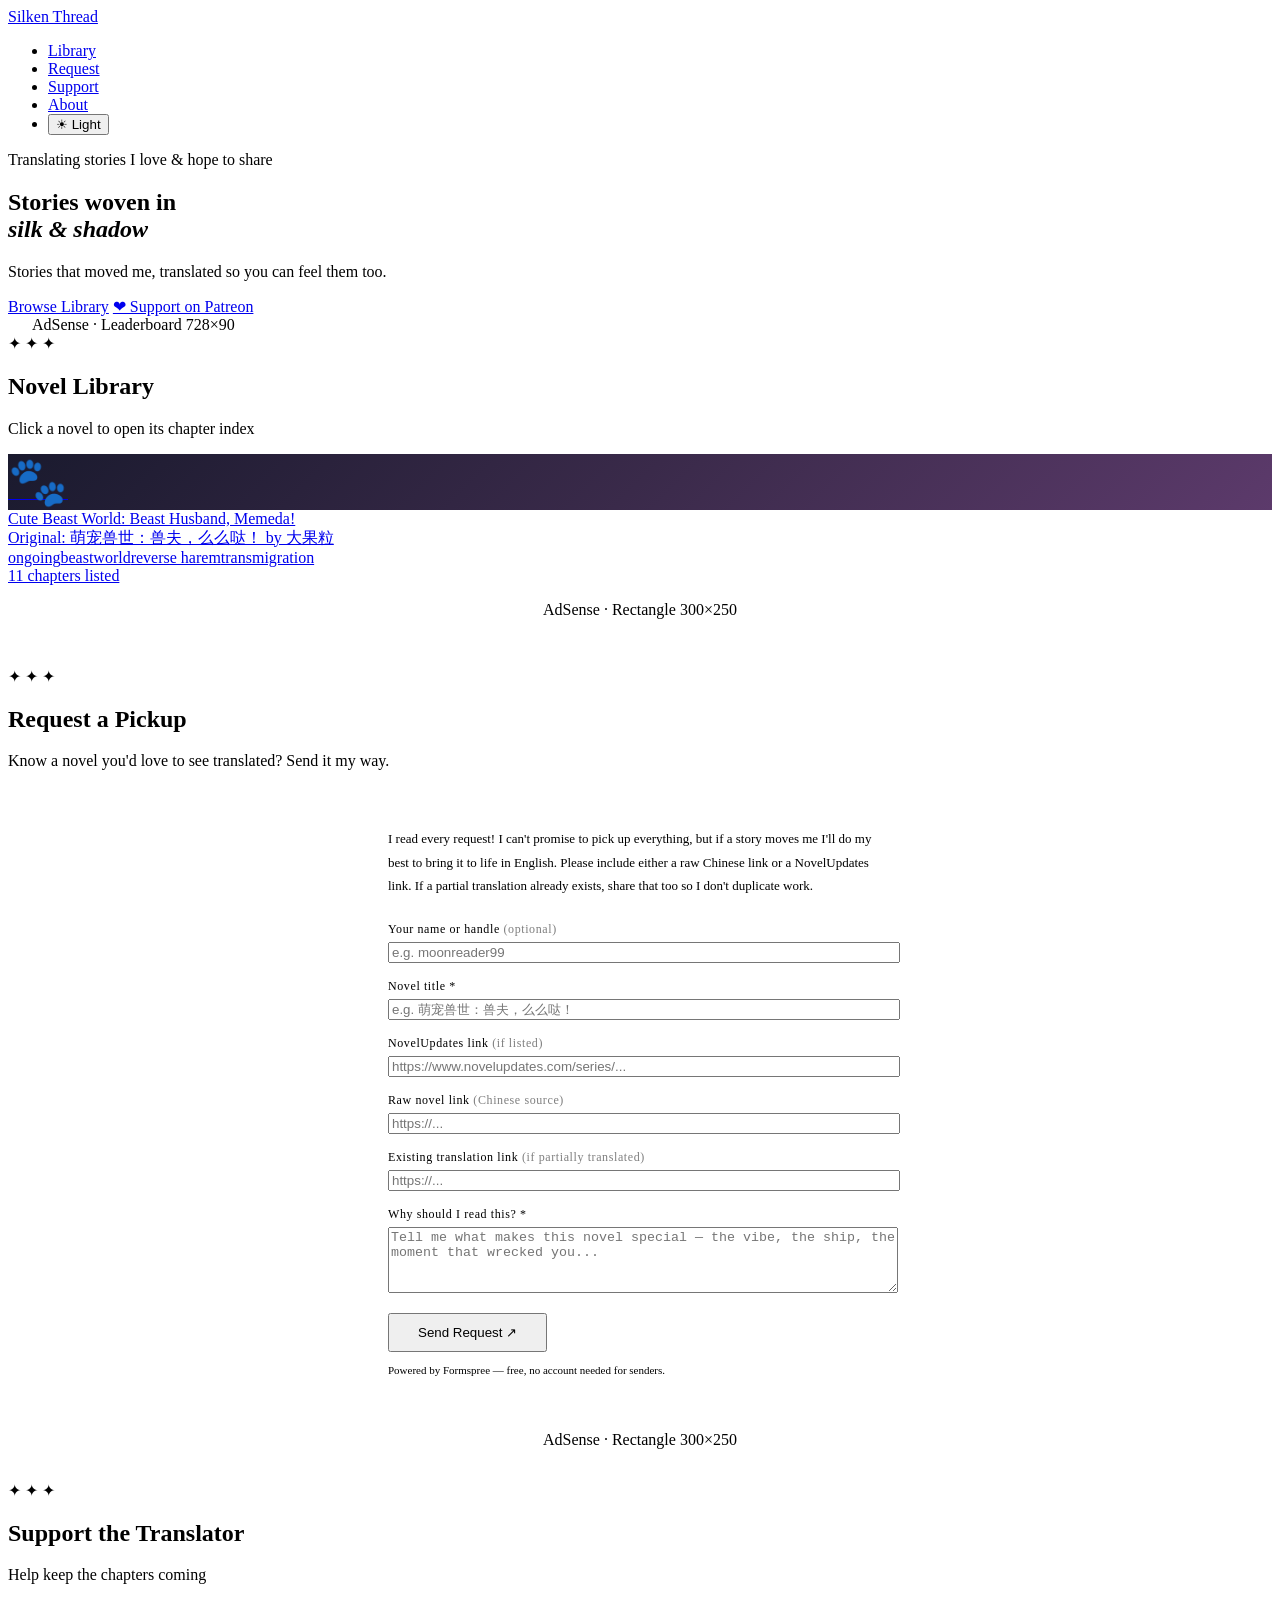
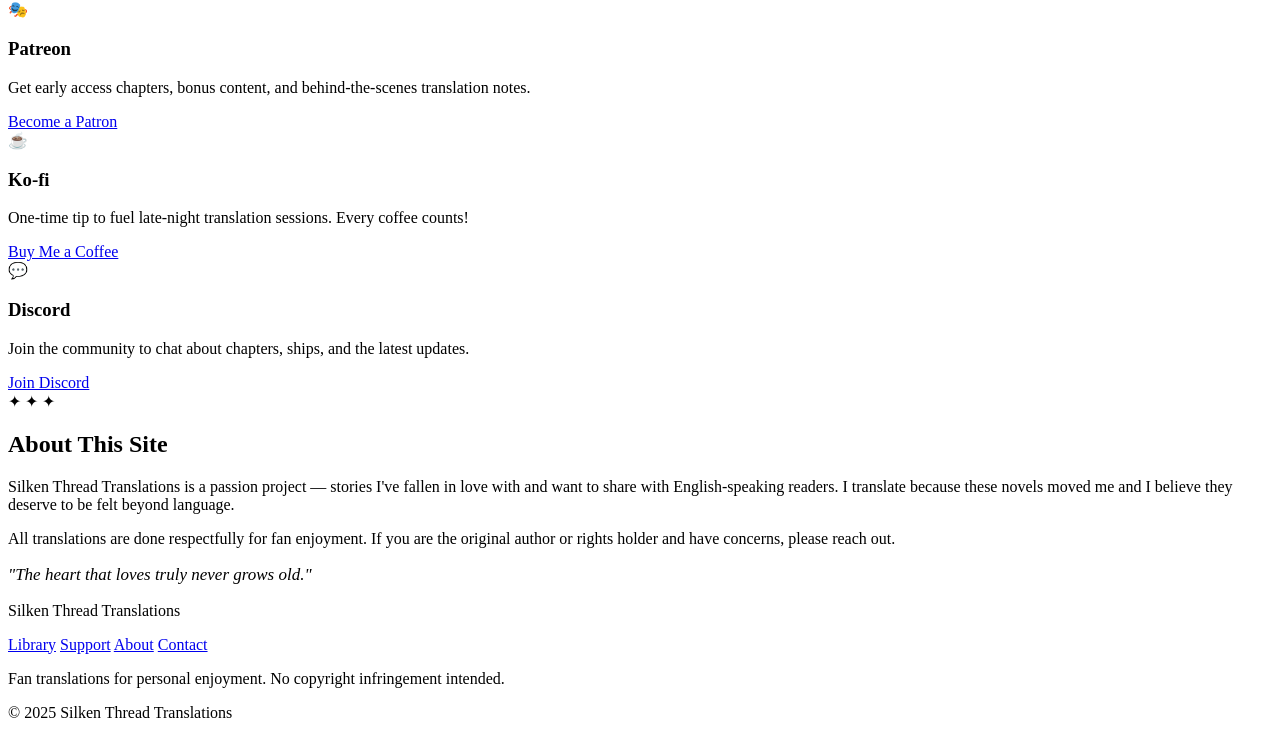
==== commit e1a1787c: "Update index.html" ====
--- a/index.html
+++ b/index.html
@@ -7,7 +7,7 @@
 <title>Silken Thread Translations</title>
 <link rel="preconnect" href="https://fonts.googleapis.com">
 <link href="https://fonts.googleapis.com/css2?family=Cormorant+Garamond:ital,wght@0,300;0,400;0,600;1,300;1,400&family=DM+Sans:wght@300;400;500&display=swap" rel="stylesheet">
-<link rel="stylesheet" href="style.css">
+<link rel="stylesheet" href="/silken-threads-translations/style.css">
 
 <!-- ═══════════════════════════════════════════════
      ADSENSE: Replace ca-pub-XXXXXXXXXXXXXXXX with your Publisher ID
